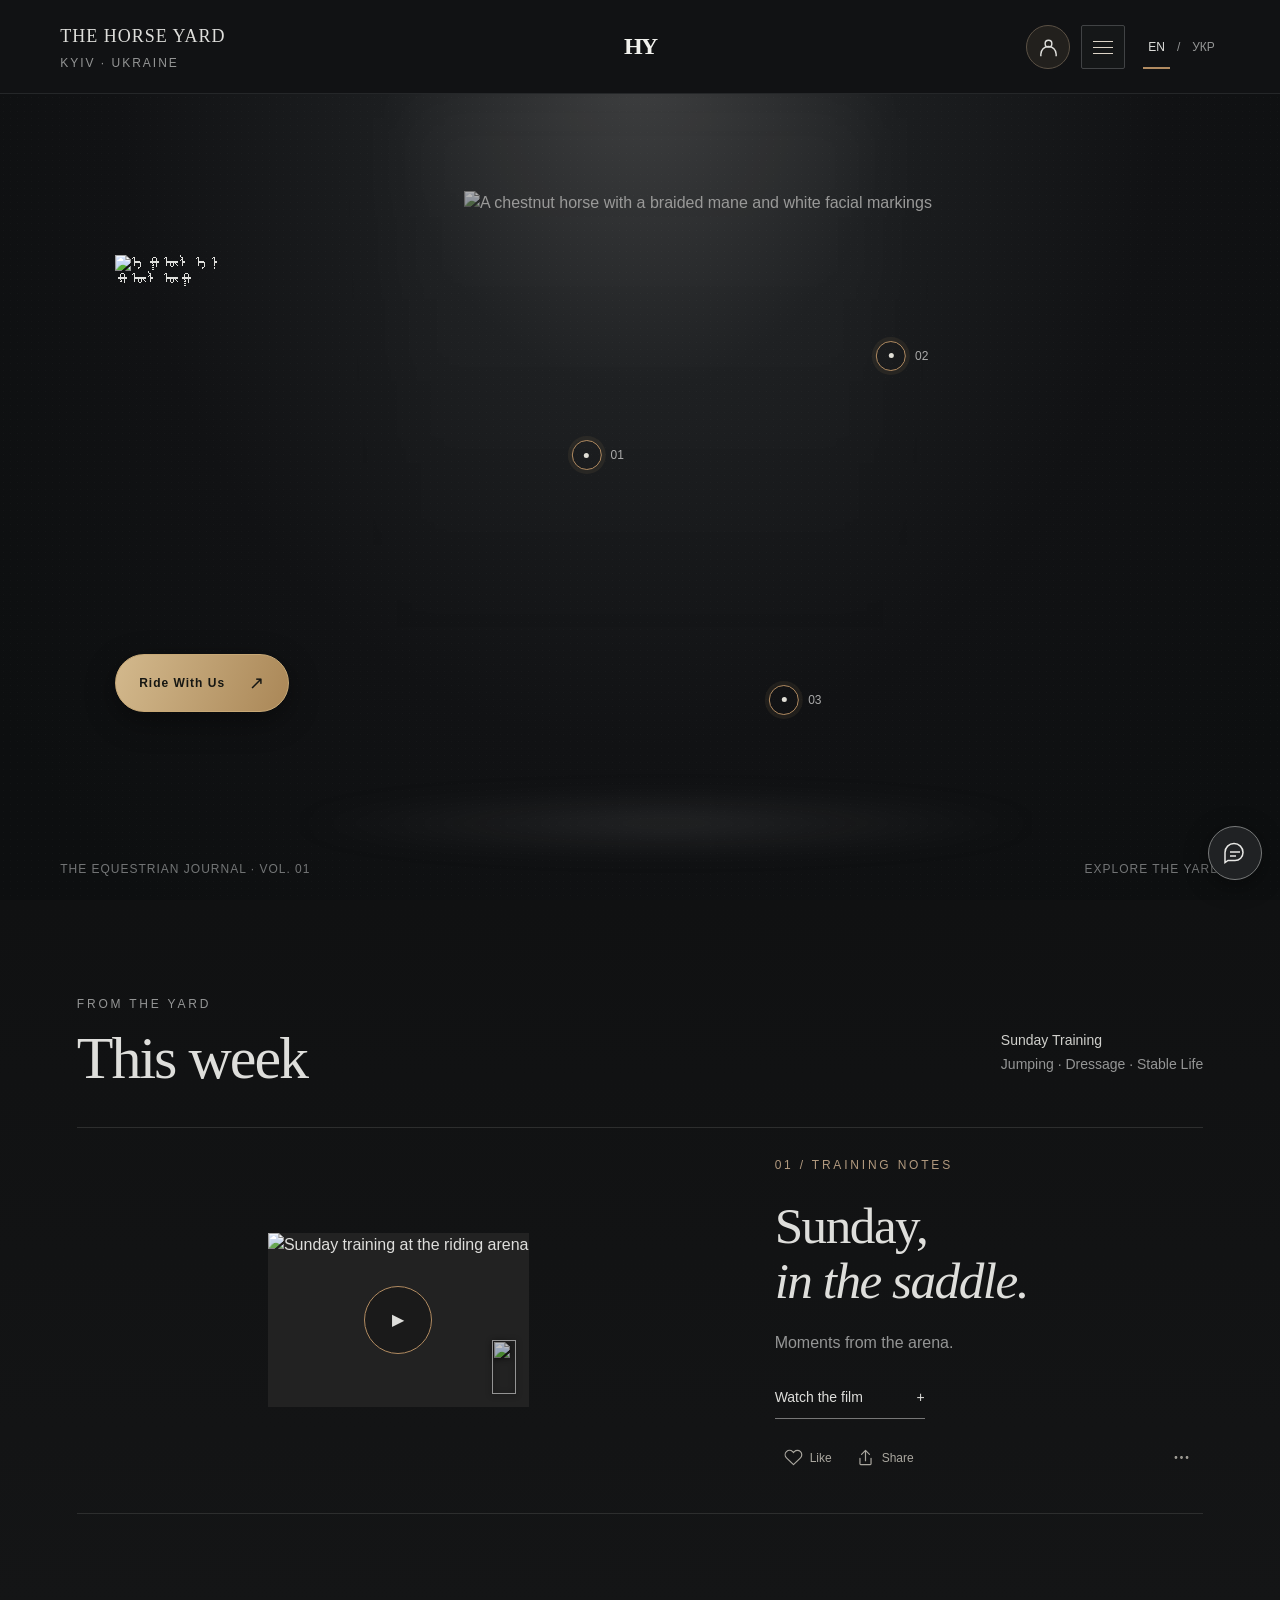
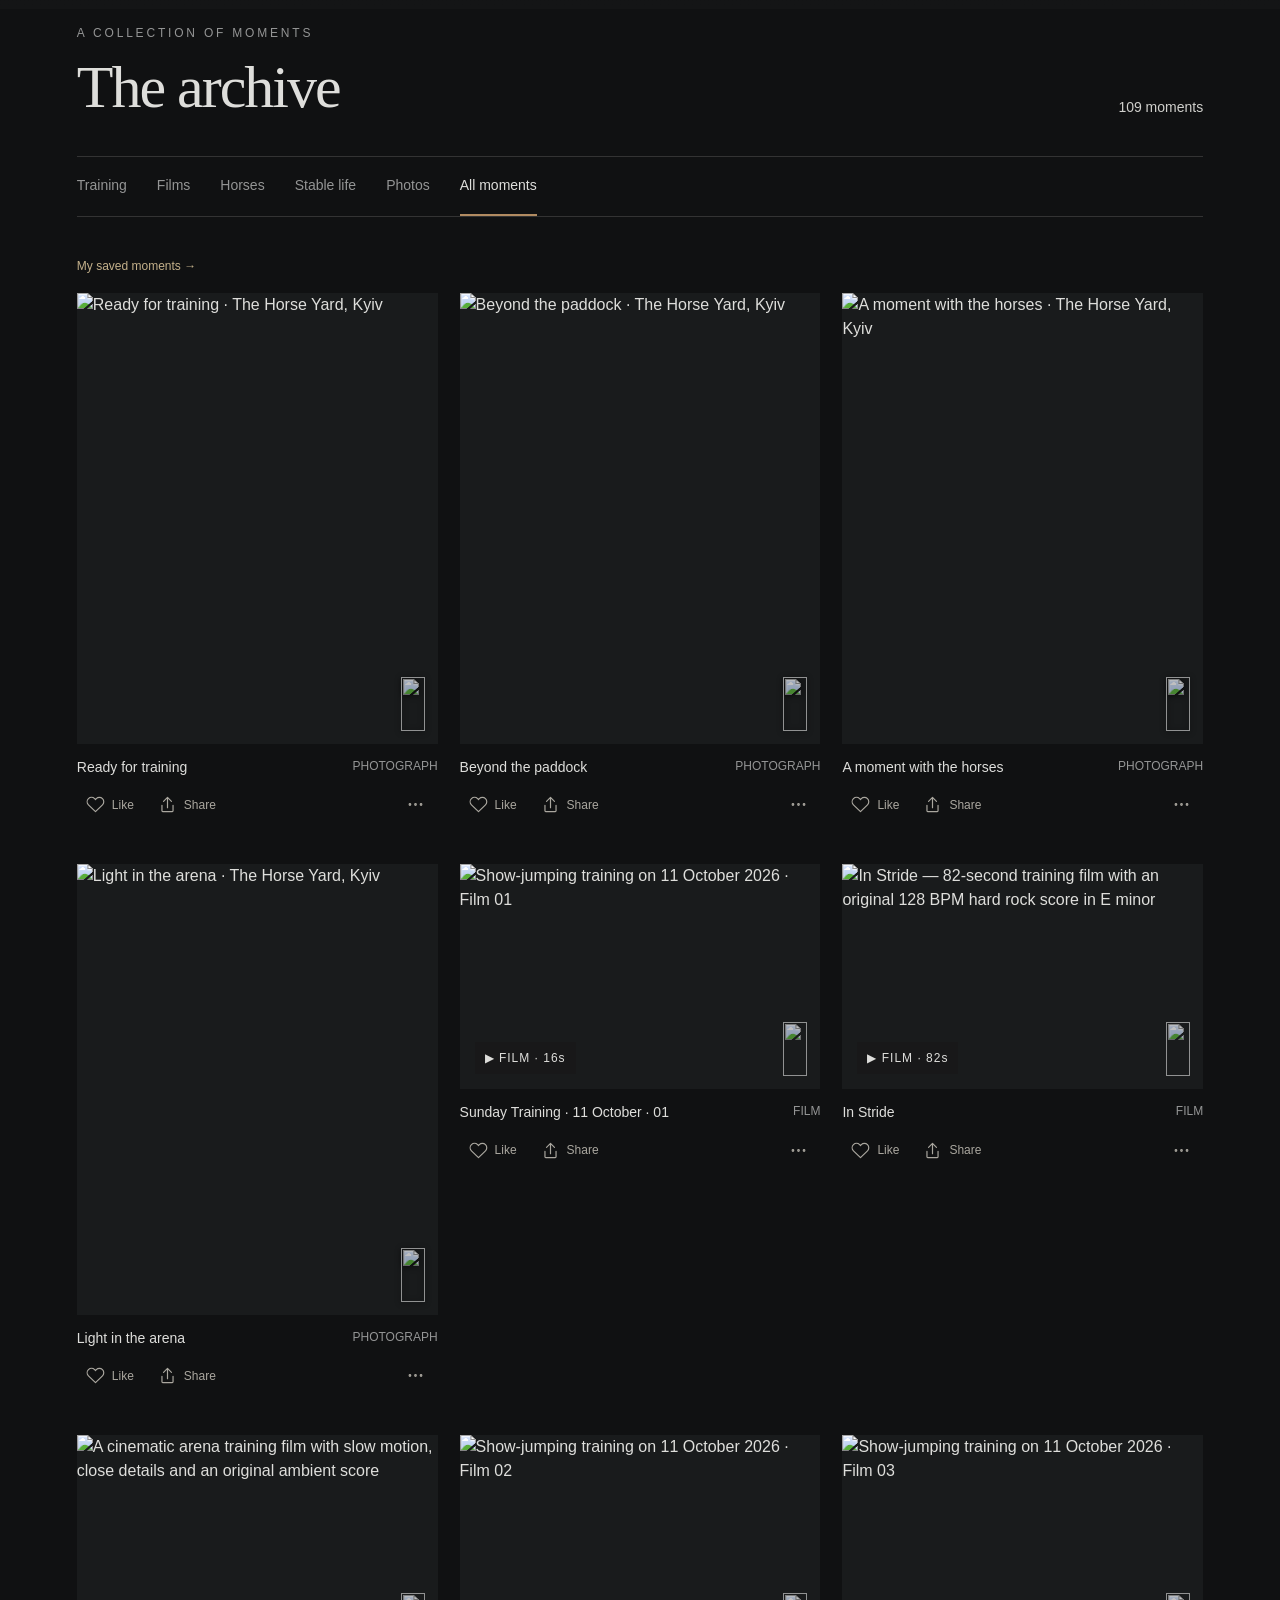
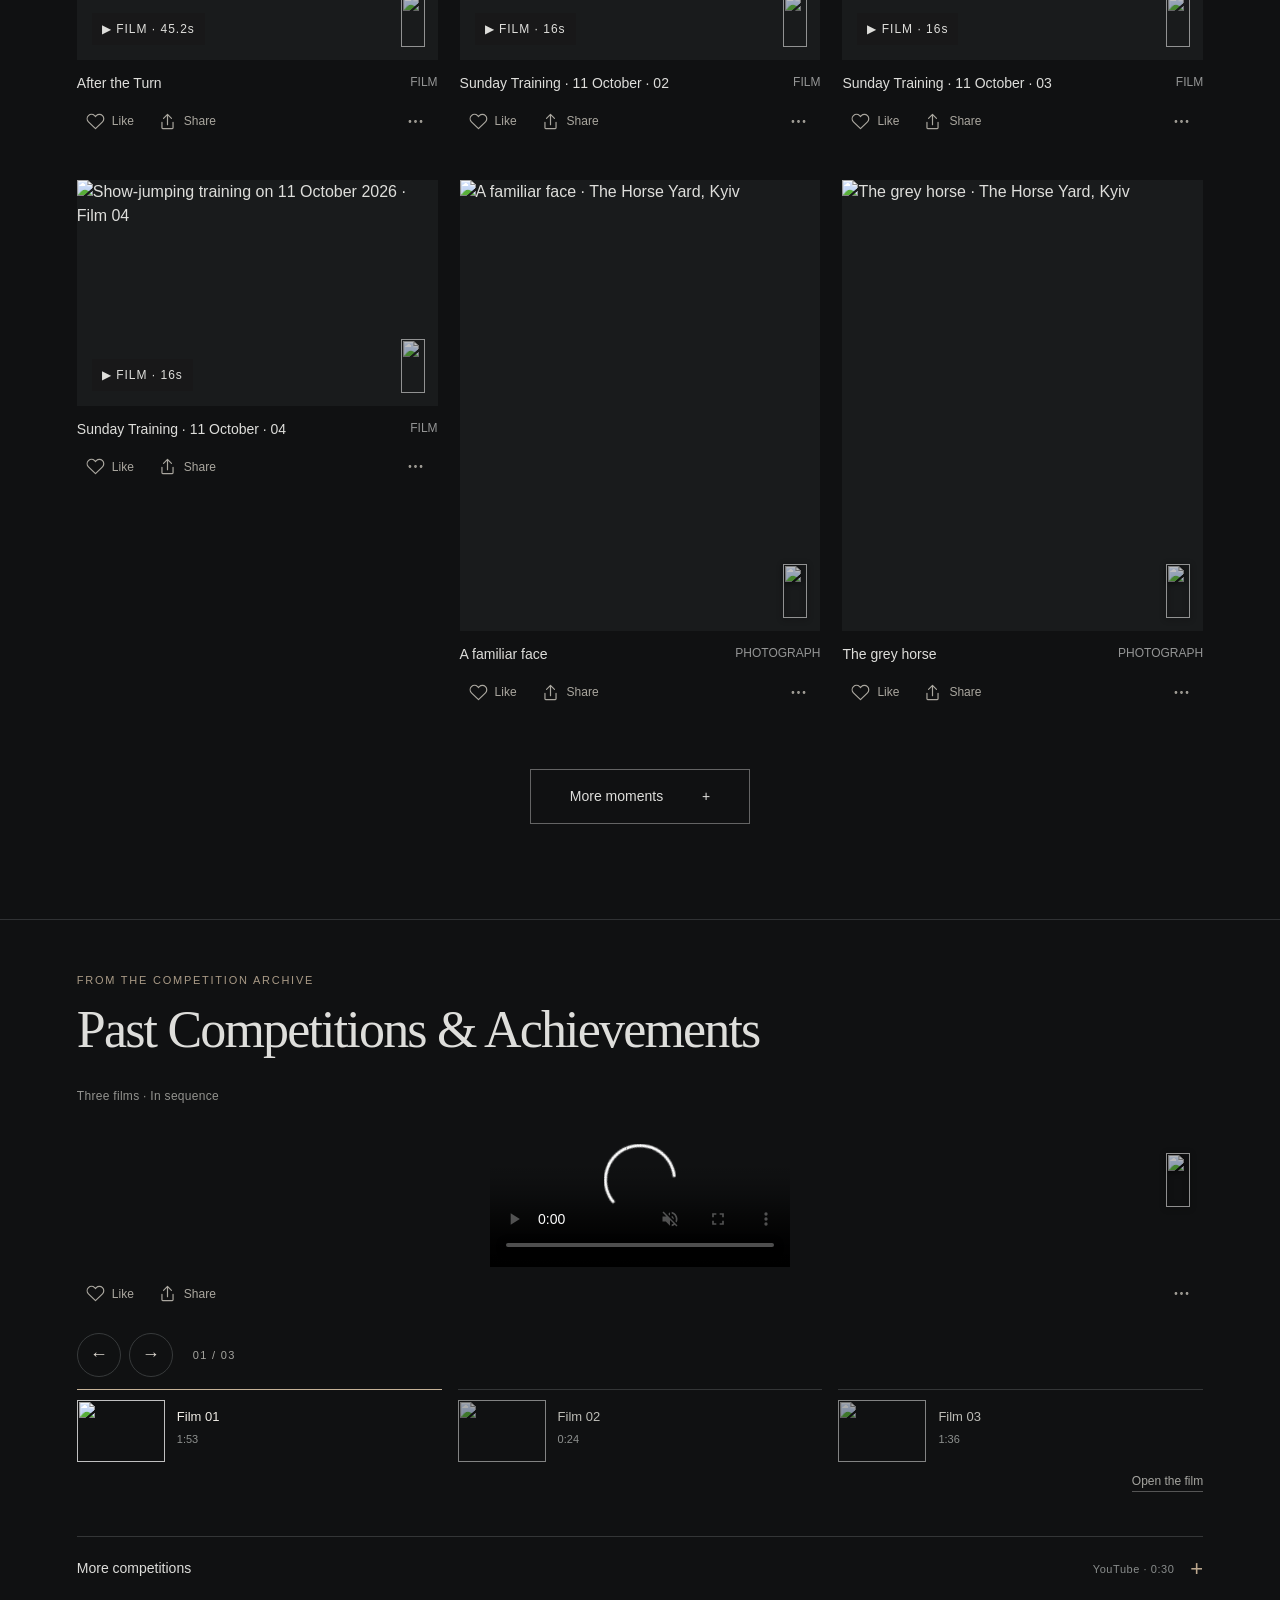
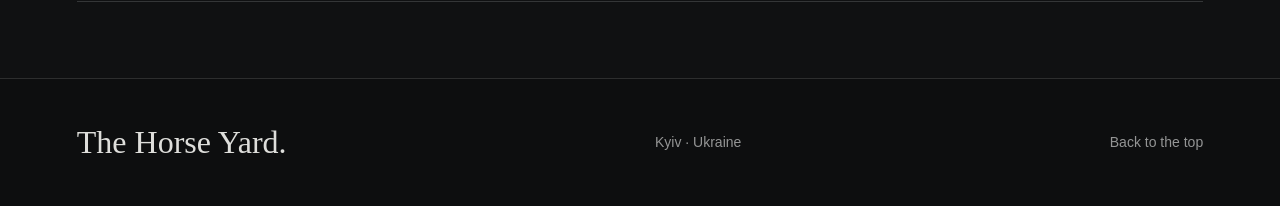
==== index.html @ a67042fb "Simplify mobile archive actions and give Ride With Us a clear hero position" ====
<!doctype html>
<html lang="en"><head><meta charset="utf-8"><meta name="viewport" content="width=device-width,initial-scale=1"><meta name="theme-color" content="#171717"><meta name="description" content="The Horse Yard — horses, Sunday training and stable life in Kyiv, Ukraine."><link rel="canonical" href="https://the-horse-yard.github.io/"><title>The Horse Yard · Kyiv</title><link rel="stylesheet" href="style.css"><link rel="icon" type="image/svg+xml" href="data:image/svg+xml,%3Csvg%20xmlns%3D%22http%3A%2F%2Fwww.w3.org%2F2000%2Fsvg%22%20viewBox%3D%220%200%2032%2032%22%3E%3Crect%20width%3D%2232%22%20height%3D%2232%22%20rx%3D%224%22%20fill%3D%22%23171717%22%2F%3E%3Cpath%20d%3D%22M9%209v9a7%207%200%200%200%2014%200V9M6%209h6M20%209h6%22%20fill%3D%22none%22%20stroke%3D%22%23e8e8e5%22%20stroke-width%3D%223%22%2F%3E%3Cpath%20d%3D%22M9%2014h2m10%200h2M9%2019h2m10%200h2%22%20stroke%3D%22%23e8e8e5%22%20stroke-width%3D%222%22%2F%3E%3C%2Fsvg%3E"><link rel="stylesheet" href="help.css"><link rel="stylesheet" href="closing-film.css?v=20261011b"><link rel="stylesheet" href="members.css?v=20261011"><link rel="stylesheet" href="social.css?v=20261017mobile"></head>
<body>
<header class="masthead"><a class="brand" href="#">THE HORSE YARD<span>KYIV · UKRAINE</span></a><span class="header-mark" aria-hidden="true">HY</span><a class="account-entry" href="https://the-horse-yard.jayahu19940507.chatgpt.site/my-stable.html" aria-label="My account · Sign in or register" title="My account"><svg viewBox="0 0 24 24" fill="none" stroke="currentColor" stroke-width="1.5" aria-hidden="true"><circle cx="12" cy="8" r="3.5"/><path d="M4 21v-2a8 8 0 0 1 16 0v2"/></svg></a><div class="site-menu" id="site-menu"><button class="menu-toggle" type="button" aria-label="Menu" aria-expanded="false" aria-controls="site-navigation"><span class="menu-bars" aria-hidden="true"><i></i><i></i><i></i></span></button><nav id="site-navigation" aria-label="Main navigation" hidden><a href="assistant.html">Ride With Us</a><a href="https://the-horse-yard.jayahu19940507.chatgpt.site/my-stable.html">My Stable</a><a class="nav-active" href="#gallery" data-nav-filter="horses">Horses</a><a href="#gallery" data-nav-filter="yard">Stable</a><a href="#journal">Training</a><a href="#gallery">Archive</a><a href="https://the-horse-yard.jayahu19940507.chatgpt.site/feedback.html">Feedback</a></nav></div><div class="language-switch" role="group" aria-label="Language / Мова"><button type="button" data-language="en" lang="en" aria-label="English" aria-pressed="true">EN</button><span aria-hidden="true">/</span><button type="button" data-language="uk" lang="uk" aria-label="Українська" aria-pressed="false">УКР</button></div></header>
<main>
<section class="cover" aria-labelledby="cover-title"><div class="cover-logo notranslate" translate="no" lang="mn-Mong"><h1 id="cover-title" class="mongolian-brand"><img src="https://the-horse-yard.jayahu19940507.chatgpt.site/assets/branding/mongolian-logo.svg" width="180" height="400" alt="ᠡᠭᠦᠯᠡᠨ ᠬᠦᠯᠦᠭ" translate="no" draggable="false" fetchpriority="high"></h1><a class="ride-with-us" href="assistant.html" lang="en" aria-label="Ride With Us — open The Horse Yard Assistant">Ride With Us <span aria-hidden="true">↗</span></a></div><div class="spotlight" aria-hidden="true"></div><div class="ground-light" aria-hidden="true"></div><div class="horse-stage"><img class="cover-horse" src="https://the-horse-yard.jayahu19940507.chatgpt.site/assets/cover-horse.png" alt="A chestnut horse with a braided mane and white facial markings" fetchpriority="high"><button class="horse-marker marker-portrait" data-cover-photo aria-label="View the cover horse photograph"><span class="marker-ring"></span><span class="marker-text">01 <b>PORTRAIT</b></span></button><button class="horse-marker marker-training" data-feature="training" aria-label="Watch the training film"><span class="marker-ring"></span><span class="marker-text">02 <b>FILM</b></span></button><a class="horse-marker marker-knee" href="#gallery" data-nav-filter="training" aria-label="03 · Browse training photos and films"><span class="marker-ring"></span><span class="marker-text">03 <b>TRAINING</b></span></a></div><div class="cover-footer"><span>THE EQUESTRIAN JOURNAL · VOL. 01</span><a href="#journal">EXPLORE THE YARD</a></div></section>
<section id="journal" class="journal"><div class="section-heading"><div><p class="eyebrow">FROM THE YARD</p><h2>This week</h2></div><p class="section-note">Sunday Training<br><span>Jumping · Dressage · Stable Life</span></p></div><div class="featured"><button class="featured-image" data-feature="training" aria-label="Open Sunday training film"><img id="training-poster" alt="Sunday training at the riding arena"><span class="play-mark" aria-hidden="true">▶</span></button><div class="featured-copy"><p class="eyebrow">01 / TRAINING NOTES</p><h3>Sunday,<br><em>in the saddle.</em></h3><p>Moments from the arena.</p><button class="text-button" data-feature="training">Watch the film <span>+</span></button></div></div></section>
<section id="gallery" class="archive"><div class="section-heading"><div><p class="eyebrow">A COLLECTION OF MOMENTS</p><h2>The archive</h2></div><span id="result-count" class="section-note" aria-live="polite"></span></div><div class="filter-bar"><div class="filters" role="group" aria-label="Filter the gallery"><button data-filter="training" aria-pressed="false">Training</button><button data-filter="video" aria-pressed="false">Films</button><button data-filter="horses" aria-pressed="false">Horses</button><button data-filter="yard" aria-pressed="false">Stable life</button><button data-filter="photo" aria-pressed="false">Photos</button><button data-filter="all" aria-pressed="true">All moments</button></div></div><div id="gallery-grid" class="gallery-grid"></div><button id="load-more" class="load-more">More moments <span>+</span></button></section>
<section id="competitions" class="competitions"><div class="section-heading"><div><p class="eyebrow">FROM THE COMPETITION ARCHIVE</p><h2>Past Competitions &amp; Achievements</h2></div></div><div id="closing-film" class="competition-playlist" data-media-base="assets/films/"><p class="playlist-note" id="playlist-note">Three films · Plays in sequence</p><video id="closing-ride" controls playsinline muted preload="none" poster="assets/films/closing-ride.jpg" aria-label="Competition film playlist"><source src="assets/films/closing-ride.mp4" type="video/mp4"></video><div class="playlist-controls"><button id="playlist-prev" type="button" aria-label="Previous film">←</button><button id="closing-play" type="button" hidden>Play</button><button id="playlist-next" type="button" aria-label="Next film">→</button><span id="playlist-count">01 / 03</span><button id="playlist-sound" type="button" hidden>Enable sound</button></div><p id="closing-status" role="status" aria-live="polite"></p><div class="playlist-tracks"><button type="button" data-track="0" aria-pressed="true"><img src="assets/films/closing-ride.jpg" alt="" loading="lazy"><span>Film 01</span><small>1:53</small></button><button type="button" data-track="1" aria-pressed="false"><img src="assets/films/competition-portrait.jpg" alt="" loading="lazy"><span>Film 02</span><small>0:24</small></button><button type="button" data-track="2" aria-pressed="false"><img src="assets/films/competition-silent.jpg" alt="" loading="lazy"><span>Film 03 · Silent</span><small>1:36</small></button></div><a id="playlist-open" href="assets/films/closing-ride.mp4" target="_blank" rel="noopener">Open the film</a></div><details class="competition-archive" id="competition-archive"><summary><span>More competitions</span><span class="archive-summary-meta">YouTube · 0:30</span></summary><div class="competition-archive-content"><div class="competition-player-wrap"><div id="competition-player" aria-label="Past horse yard competition · first 30 seconds"><span class="competition-loading">Loading film…</span></div></div><div class="competition-caption"><span>Competition archive · 30-second excerpt</span><a href="https://www.youtube.com/watch?v=6nXQnlqFi2c" target="_blank" rel="noopener noreferrer">Watch on YouTube</a></div><p id="competition-status" class="competition-status" role="status" hidden></p></div></details></section></main><footer class="footer"><div class="footer-title">The Horse Yard.</div><span>Kyiv · Ukraine</span><a href="#">Back to the top</a></footer>
<dialog id="viewer" aria-label="Media viewer"><div class="viewer-top"><span id="viewer-meta"></span><button id="close-viewer" aria-label="Close viewer">✕</button></div><div id="viewer-content"></div><div class="viewer-bottom"><button id="previous" aria-label="Previous item">Previous</button><span id="viewer-caption"></span><button id="next" aria-label="Next item">Next</button></div></dialog>
<script src="media.js?v=20261015rock128"></script><script src="i18n.js?v=20261015stride"></script><script src="app.js"></script><script src="competition.js?v=20261011b"></script><script src="hotspots.js"></script><script src="menu.js"></script><script src="help.js?v=20261017b"></script><script src="closing-film.js?v=20261011b"></script><script src="social.js?v=20261017mobile"></script></body></html>
---- style.css ----
:root{color-scheme:dark;--bg:#171717;--ink:#e8e8e5;--muted:#a4a4a2;--line:#3b3b3b}*{box-sizing:border-box}html{scroll-behavior:smooth;scroll-padding-top:28px}body{margin:0;background:var(--bg);color:var(--ink);font:16px/1.5 Arial,Helvetica,sans-serif}button,a{-webkit-tap-highlight-color:transparent}a{color:inherit;text-decoration:none}button{font:inherit;color:inherit;cursor:pointer}button:focus-visible,a:focus-visible{outline:2px solid white;outline-offset:6px}.masthead{display:flex;align-items:center;justify-content:space-between;height:102px;padding:0 5%;border-bottom:1px solid var(--line)}.brand{font-family:Georgia,serif;font-size:23px;letter-spacing:1.2px}.brand span{display:block;font:12px Arial,sans-serif;letter-spacing:3px;margin-top:6px;color:var(--muted)}nav{display:flex;gap:35px;font-size:14px}nav a:hover{color:white}.cover{height:min(880px,calc(100svh - 102px));min-height:660px;position:relative;overflow:hidden;background:radial-gradient(ellipse at 71% 48%,#363636 0%,#262626 36%,#191919 77%);padding:36px 5%}.cover-number{font-size:12px;letter-spacing:2px;display:flex;justify-content:space-between;color:#bababa}.cover-type{position:absolute;z-index:2;left:7%;top:17%}.eyebrow{font-size:12px;letter-spacing:2.8px;margin:0 0 24px;color:var(--muted)}h1,h2,h3{font-family:Georgia,'Times New Roman',serif;font-weight:400;margin:0}h1{font-size:clamp(90px,10.2vw,156px);line-height:.94;letter-spacing:-7px}em{font-weight:400}h1 em{color:#bdbdbb}.cover-link{display:flex;justify-content:space-between;border-bottom:1px solid #888;padding:20px 0 12px;width:220px;margin-top:26px;font-size:14px}.cover-link span{font-size:22px}.cover-horse{position:absolute;right:5%;bottom:8%;height:83%;max-width:65%;object-fit:contain;object-position:bottom;filter:saturate(.65) brightness(.87);z-index:1}.cover-footer{position:absolute;bottom:25px;left:5%;right:5%;display:flex;justify-content:space-between;font-size:12px;letter-spacing:1.5px;color:#aaa;z-index:3}.journal,.archive{max-width:1440px;margin:auto;padding:95px 6%}.section-heading{display:flex;align-items:flex-end;justify-content:space-between;margin-bottom:36px}.section-heading .eyebrow{margin-bottom:12px}h2{font-size:60px;line-height:1.1;letter-spacing:-2px}.section-note{font-size:14px;color:#d0d0cc;line-height:1.7}.section-note span{color:var(--muted)}.featured{display:grid;grid-template-columns:1.5fr 1fr;border-top:1px solid var(--line);border-bottom:1px solid var(--line);padding:28px 0;gap:55px;align-items:center}.featured-image{position:relative;border:0;padding:0;background:#222;aspect-ratio:1.5;overflow:hidden}.featured-image img{width:100%;height:100%;object-fit:cover;filter:saturate(.72)}.play-mark{position:absolute;left:50%;top:50%;transform:translate(-50%,-50%);border:1px solid #ddd;border-radius:50%;background:#15151599;width:68px;height:68px;display:grid;place-items:center}.featured-copy h3{font-size:clamp(32px,4vw,58px);line-height:1.08;letter-spacing:-1.5px}.featured-copy p:not(.eyebrow){color:var(--muted);margin:22px 0}.text-button{background:none;border:0;border-bottom:1px solid #777;padding:10px 0;min-width:150px;text-align:left;font-size:14px}.text-button span{float:right}.archive{padding-top:15px}.filter-bar{border-top:1px solid var(--line);border-bottom:1px solid var(--line);margin-bottom:30px}.filters{display:flex;gap:30px;overflow:auto}.filters button{background:none;border:0;white-space:nowrap;padding:18px 0;color:var(--muted);font-size:14px;min-height:50px;border-bottom:2px solid transparent}.filters button[aria-pressed=true]{border-bottom-color:var(--ink);color:var(--ink)}.gallery-grid{display:grid;grid-template-columns:repeat(3,minmax(0,1fr));gap:32px 22px}.media-card{padding:0;border:0;background:none;text-align:left;min-width:0}.media-frame{overflow:hidden;position:relative;background:#242424;aspect-ratio:4/5}.media-card:nth-child(5n+2) .media-frame{aspect-ratio:4/5}.media-frame img{display:block;width:100%;height:100%;object-fit:cover;filter:saturate(.72) contrast(1.04);transition:transform .5s,filter .5s}.media-card:hover img{transform:scale(1.035);filter:saturate(.95)}.media-label{margin-top:13px;display:flex;justify-content:space-between;font-size:14px}.media-label span:last-child{font-size:12px;color:var(--muted)}.film-badge{position:absolute;left:15px;bottom:15px;font-size:12px;letter-spacing:1px;background:#181818cc;padding:7px 10px}.load-more{display:block;margin:50px auto 0;border:1px solid #646464;background:none;padding:16px 34px;min-width:220px;font-size:14px}.load-more span{margin-left:35px}[hidden]{display:none!important}.footer{border-top:1px solid var(--line);padding:45px 6%;display:flex;align-items:center;justify-content:space-between;color:var(--muted);font-size:14px}.footer-title{font:32px Georgia,serif;color:var(--ink)}dialog{padding:0;background:#111;color:var(--ink);border:1px solid #444;width:min(1200px,94vw);max-width:94vw;height:94svh;max-height:94svh}dialog::backdrop{background:#000e}.viewer-top,.viewer-bottom{height:64px;display:flex;align-items:center;justify-content:space-between;padding:0 20px;font-size:14px;gap:20px}.viewer-top button,.viewer-bottom button{background:none;border:1px solid #555;padding:8px 15px;min-height:44px}#viewer-content{height:calc(100% - 128px);display:flex;align-items:center;justify-content:center;background:#080808}#viewer-content img,#viewer-content video{display:block;max-width:100%;max-height:100%;object-fit:contain}#viewer-caption{text-align:center;color:#aaa}body.viewer-open{overflow:hidden}@media(min-width:1600px){.cover-type{left:12%}.cover-horse{right:12%}}@media(max-width:760px){.masthead{height:86px;padding:0 6%}.brand{font-size:17px}.brand span{font-size:12px;letter-spacing:1.3px}nav{gap:18px;font-size:12px}.cover{height:calc(100svh - 86px);min-height:640px;padding:24px 6%}.cover-number{font-size:12px;letter-spacing:.8px}.cover-type{left:7%;top:10%}.cover-type .eyebrow{font-size:12px;letter-spacing:1px;margin-bottom:18px}h1{font-size:95px;letter-spacing:-5px}.cover-horse{height:66%;max-width:88%;right:-8%;bottom:8%;filter:saturate(.65) brightness(.76)}.cover-link{margin-top:22px;width:160px;background:#17171766;padding:12px 5px;font-size:14px}.cover-footer{font-size:12px;letter-spacing:.3px;bottom:22px}.cover-footer span:nth-child(2){display:none}.journal,.archive{padding:60px 6%}.archive{padding-top:0}h2{font-size:44px}.section-heading{gap:20px}.section-heading .eyebrow{font-size:12px;letter-spacing:1px}.section-note{font-size:12px}.featured{grid-template-columns:1fr;gap:26px}.featured-copy h3{font-size:42px}.featured-copy .eyebrow{margin-bottom:12px}.filters{gap:25px}.gallery-grid{grid-template-columns:repeat(2,minmax(0,1fr));gap:24px 12px}.media-label{font-size:12px;gap:4px}.media-label span:last-child{display:none}.footer{flex-wrap:wrap;gap:20px}.footer-title{width:100%;font-size:29px}.viewer-top,.viewer-bottom{padding:0 12px;gap:10px;font-size:12px}.viewer-bottom button{padding:8px 10px}#viewer-caption{max-width:40%}}@media(prefers-reduced-motion:reduce){html{scroll-behavior:auto}.media-frame img{transition:none}}
/* Reference direction: dark stage, central horse, quiet information panels. */
:root{--bg:#101112;--ink:#dededb;--muted:#949595;--line:#2d2e2e;--accent:#b18b61}body{background:var(--bg)}.masthead{height:94px;position:relative;background:#111214;padding:0 4.7%;border-color:#252729}.brand{font-size:18px;letter-spacing:1px}.brand span{font-size:12px;letter-spacing:2px}.header-mark{position:absolute;left:50%;transform:translateX(-50%);font:bold 24px Georgia,serif;letter-spacing:-2px;color:#f1f1ed}.masthead nav{gap:27px;font-family:'Arial Narrow',Arial,sans-serif;font-size:12px;font-weight:700;text-transform:uppercase;letter-spacing:.5px}.masthead nav a{padding:12px 0;position:relative}.nav-active:after{content:'';height:2px;width:100%;background:var(--accent);position:absolute;bottom:3px;left:0}.cover{height:min(850px,calc(100svh - 94px));min-height:650px;background:radial-gradient(ellipse at 50% -5%,#3c3d3e 0%,#1c1e20 28%,#111214 58%,#0d0f10 90%);padding:32px 4.7%;isolation:isolate}.cover:before{content:'';position:absolute;inset:0;z-index:-1;background-image:radial-gradient(#ffffff0a .7px,transparent .7px);background-size:7px 7px;opacity:.55;pointer-events:none}.cover-number{display:block;color:#78797a;font-size:12px;letter-spacing:1px}.cover-number span{color:var(--accent);margin:0 7px}.cover-type{left:4.7%;top:22%;width:23%;z-index:3}.cover-type .eyebrow{font-size:12px;letter-spacing:2px;margin-bottom:17px}.cover-type h1{font-family:'Arial Narrow',Arial,sans-serif;font-size:clamp(27px,3.1vw,46px);line-height:1.08;letter-spacing:-1.3px;font-weight:700}.cover-type h1 span{color:var(--accent)}.cover-details{border-top:1px dotted #404142;border-bottom:1px dotted #404142;margin-top:28px;padding:15px 0;display:flex;gap:14px;flex-wrap:wrap;font-size:12px;font-weight:700;letter-spacing:.5px}.cover-description{color:#8f9091;font-size:14px;line-height:1.8;margin-top:22px}.cover-link{width:210px;min-height:48px;display:flex;justify-content:center;align-items:center;border:1px solid #55504a;outline:1px solid #302e2b;outline-offset:4px;padding:12px;margin-top:30px;color:#c4a786;font-size:12px;font-weight:700;letter-spacing:.6px;background:transparent}.cover-link:hover{background:#b18b6112;border-color:#b18b61}.cover-horse{height:82%;max-width:56%;right:22%;bottom:6%;object-position:bottom;filter:saturate(.34) brightness(.67) contrast(1.2);z-index:1}.spotlight{position:absolute;width:38%;height:95%;left:31%;top:0;background:linear-gradient(180deg,#ffffff07,transparent 75%);filter:blur(36px);z-index:0;pointer-events:none}.ground-light{position:absolute;left:22%;right:18%;height:8%;bottom:5.5%;background:radial-gradient(ellipse,#a4a4a428 0%,#83838314 35%,transparent 70%);filter:blur(13px);z-index:0;pointer-events:none}.cover-aside{position:absolute;right:4.7%;top:34%;width:20%;text-align:right;z-index:3}.aside-index{font-size:12px;letter-spacing:1px;color:var(--accent)}.cover-aside h2{font-size:clamp(28px,3.5vw,46px);line-height:1.1;letter-spacing:-1px;margin-top:22px}.cover-aside p{font-size:14px;line-height:1.8;color:#919293}.cover-aside a{font-size:12px;letter-spacing:1.5px;color:#b7a48e;border-bottom:1px solid #6c5946;padding-bottom:7px}.cover-footer{bottom:22px;left:4.7%;right:4.7%;font-size:12px;letter-spacing:1px;color:#737576}.horse-marker{position:absolute;z-index:4;background:transparent;border:0;padding:8px;display:flex;gap:9px;align-items:center}.marker-portrait{left:40%;top:43%}.marker-training{left:62%;top:30%}.marker-ring{width:30px;height:30px;border:1px solid var(--accent);border-radius:50%;display:grid;place-items:center;box-shadow:0 0 0 4px #b18b6119}.marker-ring:before{content:'';width:5px;height:5px;background:#e0ded6;border-radius:50%}.marker-text{font-size:12px;color:#aaa}.marker-text b{display:none;font-size:12px;margin-left:8px;font-weight:400;color:#dfd4c7}.horse-marker:hover .marker-text b,.horse-marker:focus-visible .marker-text b{display:inline}.horse-marker:hover .marker-ring{background:#b18b6133}.filter-bar{border-color:#333}.filters button[aria-pressed=true]{border-color:var(--accent)}.play-mark{border-color:var(--accent)}.media-frame{background:#191b1c}.journal{background:linear-gradient(#101112,#141516)}.featured-copy .eyebrow{color:#b29a7f}.footer{background:#0d0e0f}.load-more:hover{border-color:var(--accent)}@media(min-width:1600px){.cover-type{left:7%}.cover-horse{right:24%}}@media(max-width:760px){.masthead{height:92px;padding:0 6%;align-items:flex-start;flex-direction:column;justify-content:center;gap:8px}.brand{font-size:16px}.brand span{display:none}.header-mark{left:auto;right:6%;top:19px;transform:none;font-size:20px}.masthead nav{gap:22px;font-size:12px}.masthead nav a{padding:2px 0 5px}.nav-active:after{bottom:0}.cover{height:calc(100svh - 92px);min-height:710px;padding:22px 6%;background:radial-gradient(ellipse at 60% 0%,#383a3b,#16181a 35%,#0c0e10 80%)}.cover-number{font-size:12px;letter-spacing:0}.cover-number span{margin:0 3px}.cover-type{left:6%;top:12%;width:66%}.cover-type .eyebrow{font-size:12px;margin-bottom:10px}.cover-type h1{font-size:34px;line-height:1.04;letter-spacing:-1px}.cover-details{border:0;margin-top:12px;padding:0;gap:14px;font-size:12px}.cover-description{display:none}.cover-link{position:absolute;top:460px;width:200px;margin-top:0;font-size:12px;background:#0d0f10b3}.cover-horse{height:66%;max-width:85%;right:0;bottom:11%;filter:saturate(.34) brightness(.69) contrast(1.15)}.ground-light{left:5%;right:0;bottom:10%;height:6%}.spotlight{left:25%;width:65%}.cover-aside{top:auto;bottom:11.5%;right:6%;width:39%}.aside-index{display:none}.cover-aside h2{font-size:23px;letter-spacing:-.5px;margin:0}.cover-aside p{font-size:12px;margin:7px 0}.cover-aside a{font-size:12px}.cover-footer{font-size:12px;letter-spacing:0;left:6%;right:6%;bottom:20px}.cover-footer span{max-width:50%}.marker-portrait{left:30%;top:44%}.marker-training{left:69%;top:33%}.marker-text{display:none}.marker-ring{width:28px;height:28px}.journal h2,.archive h2{font-size:42px}}

/* Markers follow the horse image at every viewport width. */
.horse-stage{position:absolute;right:22%;bottom:6%;height:min(82%,69.26vw);aspect-ratio:1123/1389;max-width:56%;z-index:2}
.horse-stage .cover-horse{position:static;display:block;height:100%;width:100%;max-width:none;object-fit:contain}
.horse-stage .horse-marker{transform:translate(-50%,-50%)}
.horse-stage .marker-portrait{left:25%;top:40%}
.horse-stage .marker-training{left:82%;top:25%}
.horse-stage .marker-knee{left:62%;top:77%}
@media(min-width:1600px){.horse-stage{right:24%}}
@media(max-width:760px){.horse-stage{height:min(66%,105.14vw);max-width:85%;right:0;bottom:11%}.horse-stage .marker-text{display:inline}.horse-stage .marker-text b{display:none}}

.competitions{max-width:1440px;margin:auto;padding:15px 6% 95px}.competition-player-wrap{background:#090a0b;border:1px solid var(--line);aspect-ratio:16/9;min-height:200px;overflow:hidden}.competition-player-wrap iframe,#competition-player{width:100%;height:100%;border:0;display:block}#competition-player{display:grid;place-items:center}.competition-loading{font-size:14px;color:var(--muted)}.competition-caption{display:flex;justify-content:space-between;gap:24px;margin-top:18px;font-size:14px;color:var(--muted)}.competition-caption a{color:#c4a786;border-bottom:1px solid #6c5946}.competition-status{font-size:14px;color:var(--muted)}@media(max-width:760px){.competitions{padding:0 6% 60px}.competitions h2{font-size:36px}.competition-caption{flex-wrap:wrap;gap:12px}.competitions .section-heading{align-items:center}.competitions .section-note{white-space:nowrap}}

.language-switch{display:flex;align-items:center;gap:7px;margin-left:25px;font-size:12px;color:var(--muted)}.language-switch button{border:0;background:none;color:var(--muted);font-size:12px;padding:12px 5px;min-height:44px}.language-switch button[aria-pressed=true]{color:var(--ink);box-shadow:inset 0 -2px var(--accent)}.masthead nav{margin-left:auto}.cover-details{gap:10px}.cover-link{width:min(100%,260px)}html[lang=uk] .cover-type h1{font-size:clamp(27px,3.1vw,44px)}html[lang=uk] .cover-link{font-size:12px}@media(max-width:760px){.language-switch{position:absolute;right:5%;top:12px;margin:0}.header-mark{display:none}.masthead nav{margin-left:0;gap:16px}.cover-link{width:215px}html[lang=uk] .cover-type h1{font-size:34px}html[lang=uk] .cover-details{font-size:12px}html[lang=uk] .cover-number{font-size:12px}}

@media(min-width:761px) and (max-width:1100px){.header-mark{display:none}.masthead nav{gap:18px}.language-switch{margin-left:15px}}

@media(max-width:760px){
 .horse-stage .horse-marker{min-height:44px;min-width:44px}
 .horse-stage .horse-marker.is-revealed .marker-ring{background:#b18b6133;box-shadow:0 0 0 4px #b18b6130}
 .horse-stage .horse-marker.is-revealed .marker-text{position:absolute;left:48px;top:50%;transform:translateY(-50%);white-space:nowrap;background:#101112de;padding:7px 9px;border:1px solid #b18b6166;color:#ddd;font-size:12px;z-index:5}
 .horse-stage .horse-marker.is-revealed .marker-text:before{content:'';position:absolute;right:100%;top:50%;width:26px;border-top:1px dashed var(--accent)}
 .horse-stage .horse-marker.is-revealed .marker-text b{display:inline;font-weight:400;letter-spacing:.5px;font-size:12px;color:#dfd4c7}
 .horse-stage .marker-training.is-revealed .marker-text{left:auto;right:48px}
 .horse-stage .marker-training.is-revealed .marker-text:before{right:auto;left:100%}
}

.media-card.is-video .media-frame{aspect-ratio:16/10}.media-card.is-video .media-frame img{object-fit:cover}

.media-card:not(.is-video) .media-frame .photo-tone,#viewer-content .photo-tone{filter:saturate(.82) contrast(1.025) brightness(1.025)}
.media-card:not(.is-video) .media-frame .photo-tone.shadow,#viewer-content .photo-tone.shadow{filter:saturate(.82) contrast(.97) brightness(1.1)}
.media-card:not(.is-video) .media-frame .photo-tone.sky,#viewer-content .photo-tone.sky{filter:saturate(.74) contrast(1.01) brightness(1.035)}
.media-card.is-video .media-frame img{filter:none}
.media-card.is-panorama .media-frame{aspect-ratio:16/10;background:#181a1b}.media-card.is-panorama .media-frame img{object-fit:contain}
.media-card:not(.is-video) .media-frame .photo-tone.retouched,#viewer-content .photo-tone.retouched{filter:none}

/* Immutable outlined traditional Mongolian brand, anchored to the cover. */
.cover-logo{position:absolute;left:9%;top:20%;width:clamp(115px,15vw,210px);height:62%;z-index:3;pointer-events:none}
.cover-logo .mongolian-brand{margin:0;width:100%;height:100%;font-size:inherit;line-height:1;letter-spacing:normal}
.cover-logo img{display:block;width:100%;height:100%;object-fit:contain;object-position:left top;transform:none;animation:none;transition:none}
@media(max-width:760px){.cover-logo{left:7%;top:13%;width:clamp(86px,25vw,135px);height:36%}}

/* Collapsed navigation on every screen size. */
.masthead{z-index:20}.masthead .language-switch{margin-left:auto}
.site-menu{position:absolute;right:155px;top:25px;z-index:21}
.site-menu>.menu-toggle{list-style:none;cursor:pointer;width:44px;height:44px;display:grid;place-items:center;border:1px solid #414345;background:#151718;border-radius:2px}
.site-menu>.menu-toggle::-webkit-details-marker{display:none}
.site-menu>.menu-toggle:focus-visible{outline:2px solid #ddd4c7;outline-offset:4px}
.menu-bars{width:20px;display:flex;flex-direction:column;gap:5px}.menu-bars i{display:block;width:20px;height:1px;background:#ddd4c7}
.masthead .site-menu nav{position:absolute;top:54px;right:0;width:220px;margin:0;padding:12px 20px;display:flex;flex-direction:column;align-items:stretch;gap:0;background:#141617;border:1px solid #36383a;box-shadow:0 18px 38px #0008}
.masthead .site-menu:not(.is-open) nav{display:none}
.masthead .site-menu nav a{display:block;padding:15px 0;font-size:14px;line-height:1.4}.masthead .site-menu nav a:hover{color:#ddd4c7}
.masthead .site-menu .nav-active:after{bottom:9px;right:auto;width:28px}
@media(max-width:760px){.site-menu{right:6%;top:43px}.masthead .site-menu nav{top:49px;right:0;width:min(220px,88vw)}.masthead .language-switch{margin:0}}

.masthead .site-menu nav[hidden]{display:none}
@media(max-width:760px){
 .masthead{height:108px;display:block;padding:0 6%}
 .masthead .brand{position:absolute;left:6%;top:18px;max-width:88%;font-size:16px}
 .masthead .header-mark{display:none}
 .masthead .language-switch{position:absolute;left:6%;right:auto;top:56px;margin:0;height:44px;gap:10px}
 .masthead .site-menu{left:auto;right:6%;top:56px}
 .masthead .site-menu nav{top:52px;right:0;width:min(220px,88vw)}
}

/* Ride With Us: quiet champagne accent beneath the traditional Mongolian mark. */
.cover-logo{pointer-events:none;overflow:visible}
.ride-with-us{pointer-events:auto;position:absolute;top:75%;left:0;white-space:nowrap;display:inline-flex;align-items:center;justify-content:space-between;gap:24px;padding:13px 20px;border:1px solid #c6a77c88;border-radius:30px;background:linear-gradient(135deg,#c5a77c,#8f6f4c);color:#111;font:600 12px/1.2 Arial,sans-serif;letter-spacing:1.1px;box-shadow:0 9px 30px #0006;transition:transform .2s,box-shadow .2s}
.ride-with-us:hover{transform:translateY(-2px);box-shadow:0 12px 34px #0009}
.ride-with-us span{font-size:18px;font-weight:400}
@media(max-width:760px){.ride-with-us{top:103%;left:0;padding:12px 15px;gap:14px;font-size:11px}}
---- help.css ----
.yard-help{position:fixed;right:max(18px,env(safe-area-inset-right));bottom:calc(20px + env(safe-area-inset-bottom));z-index:60;font:16px/1.5 Arial,Helvetica,sans-serif;color:#e8e8e5}.help-toggle{width:54px;height:54px;border:1px solid #787a7a;border-radius:50%;background:#202224;box-shadow:0 5px 24px #0006;display:grid;place-items:center;margin-left:auto}.help-toggle svg{width:24px;height:24px}.help-toggle:hover{background:#35383a}.help-panel{width:min(360px,calc(100vw - 36px));max-height:calc(100dvh - 110px - env(safe-area-inset-bottom));overflow:auto;overscroll-behavior:contain;margin-bottom:12px;background:#151719;border:1px solid #505355;box-shadow:0 12px 50px #0009;border-radius:10px;padding:20px}.help-heading{display:flex;align-items:center;justify-content:space-between;gap:12px;margin-bottom:16px}.help-heading h2{font:26px/1.2 Georgia,serif;letter-spacing:0}.help-close{background:none;border:0;width:40px;height:40px;font-size:25px}.help-tabs{display:flex;gap:8px;margin-bottom:18px}.help-tabs button,.help-inbox-button{background:transparent;border:1px solid #505355;padding:10px 12px;font-size:14px;min-height:44px;border-radius:3px}.help-tabs button[aria-pressed=true]{background:#e0e0dc;color:#141516;border-color:#e0e0dc}.help-faq details{border-bottom:1px solid #383b3d;padding:12px 0}.help-faq summary{cursor:pointer;font-size:16px;min-height:32px}.help-faq p{color:#c1c3c3;font-size:16px;margin:12px 0 6px}.help-form{display:grid;gap:13px}.help-form label{display:grid;gap:6px;font-size:14px}.help-form input,.help-form textarea{width:100%;min-width:0;border:1px solid #55595a;background:#202224;border-radius:3px;color:#f0f0ed;padding:10px;font:16px/1.5 Arial,sans-serif}.help-form textarea{resize:vertical;min-height:100px}.help-send{min-height:46px;border:1px solid #d4d4d0;background:#dededb;color:#171819;border-radius:3px}.help-send:disabled{opacity:.6;cursor:wait}.help-status{font-size:14px;margin:0;color:#d4d5d5}.help-inbox-button{margin-top:18px;width:100%}.help-inbox{border-top:1px solid #505355;margin-top:16px;padding-top:16px}.help-message{border-bottom:1px solid #383b3d;padding:12px 0}.help-message p{white-space:pre-wrap;overflow-wrap:anywhere;margin:8px 0;font-size:16px}.help-message time{font-size:12px;color:#b1b4b4}.help-honeypot{position:absolute;left:-10000px;width:1px;height:1px;overflow:hidden}.yard-help [hidden]{display:none!important}.yard-help button:focus-visible,.yard-help summary:focus-visible,.yard-help input:focus-visible,.yard-help textarea:focus-visible{outline:2px solid #f4f4f1;outline-offset:3px}@media(max-width:480px){.yard-help{right:max(12px,env(safe-area-inset-right));bottom:calc(14px + env(safe-area-inset-bottom))}.help-panel{width:calc(100vw - 24px);max-height:calc(100dvh - 100px - env(safe-area-inset-bottom));padding:18px}.help-toggle{width:50px;height:50px}}

.help-question-form label{font-size:14px}.help-question-form p{font-size:14px;color:#aeb2b2;margin:8px 0 12px}.help-question-row{display:flex;gap:8px}.help-question-row input{min-width:0;width:100%;border:1px solid #55595a;background:#202224;color:#eee;font:16px/1.5 Arial,sans-serif;padding:9px;border-radius:3px}.help-question-row button{background:#dededb;color:#171819;border:0;border-radius:3px;padding:9px 12px;font-size:14px}.help-faq .help-answer{white-space:pre-wrap;border-left:2px solid #8e9292;padding:8px 12px;margin:16px 0}
---- closing-film.css ----
/* One featured player, a quiet film selector, and an optional archive. */
.competitions{padding-top:52px;padding-bottom:76px;border-top:1px solid #303234}
.competitions .section-heading{margin-bottom:28px}
.competitions h2{font-size:clamp(30px,4.2vw,52px);line-height:1.12;max-width:760px;letter-spacing:-.035em}
.competitions .eyebrow{font-size:11px;letter-spacing:.16em;color:#a99a86;margin-bottom:12px}
.competition-playlist{position:relative;margin:0;padding:0;border:0}
.playlist-note{margin:0 0 12px;font-size:12px;color:#93938f;letter-spacing:.025em}
.competition-playlist>video{display:block;width:100%;height:auto;aspect-ratio:16/9;max-height:620px;object-fit:contain;background:#080909;border:1px solid #292b2c}
.playlist-controls{display:flex;align-items:center;gap:8px;margin:12px 0;padding-right:132px;min-height:44px}
.playlist-controls button{display:grid;place-items:center;width:44px;height:44px;padding:0;border:1px solid #373a3b;background:transparent;color:#ddd8d0;font-size:18px;border-radius:50%}
.playlist-controls button:hover{border-color:#a99a86;background:#ffffff08}
.playlist-controls button[hidden]{display:none}
#playlist-count{font-size:11px;font-variant-numeric:tabular-nums;letter-spacing:.12em;color:#a5a5a0;margin-left:12px}
#playlist-open{position:absolute;right:0;top:calc(100% - 44px);font-size:12px;color:#a5a5a0;text-decoration:none;border-bottom:1px solid #555;line-height:1.6}
.playlist-tracks{display:grid;grid-template-columns:repeat(3,minmax(0,1fr));gap:16px;margin:8px 0 0;padding-bottom:44px}
.playlist-tracks button{display:grid;grid-template-columns:88px 1fr;grid-template-rows:1fr 1fr;column-gap:12px;align-items:center;padding:10px 0;text-align:left;background:transparent;color:#bdbdb7;border:0;border-top:1px solid #343637;min-width:0}
.playlist-tracks button[aria-pressed=true]{border-top-color:#c5b297;color:#f0ede6}
.playlist-tracks img{grid-row:1/3;width:88px;height:62px;object-fit:cover;display:block;opacity:.65}
.playlist-tracks button[aria-pressed=true] img{opacity:1}
.playlist-tracks span{font-size:13px;align-self:end;margin:0 0 4px}
.playlist-tracks small{font-size:11px;align-self:start;color:#8e918f}
#closing-status{font-size:12px;color:#c5b297;margin:8px 0}
#closing-status:empty{display:none}
.competition-archive{margin-top:20px;border-top:1px solid #343637;border-bottom:1px solid #343637}
.competition-archive summary{cursor:pointer;display:flex;align-items:center;gap:16px;min-height:64px;font-size:14px;list-style:none}
.competition-archive summary::-webkit-details-marker{display:none}
.competition-archive summary:after{content:'+';font-size:22px;color:#bba78e;font-weight:300}
.competition-archive[open] summary:after{content:'−'}
.archive-summary-meta{margin-left:auto;font-size:11px;color:#898d8c;letter-spacing:.05em}
.competition-archive-content{padding:0 0 22px;max-width:900px;margin:auto}
.competition-archive .competition-caption{font-size:12px;margin-top:12px}
.competition-playlist button:focus-visible,.competition-archive summary:focus-visible{outline:2px solid #c5b297;outline-offset:4px}
@media(max-width:760px){.competitions{padding-top:34px;padding-bottom:44px}.competitions .section-heading{margin-bottom:22px}.competitions h2{font-size:34px}.competition-playlist>video{aspect-ratio:4/3;max-height:65svh}.playlist-tracks{gap:12px}.playlist-tracks button{display:flex;flex-direction:column;align-items:flex-start;gap:5px;padding-top:9px}.playlist-tracks img{width:100%;height:64px}.playlist-tracks span{align-self:auto;font-size:12px;margin:2px 0 0}.playlist-tracks small{align-self:auto}.competition-archive summary{font-size:13px;gap:10px}.archive-summary-meta{font-size:10px}.competition-archive .competition-caption{gap:10px}}
---- members.css ----
.member-welcome{border-top:1px solid #514a42;border-bottom:1px solid #514a42;padding:32px 0;display:flex;align-items:center;justify-content:space-between;gap:25px;margin-bottom:24px}.member-welcome h2{font-size:clamp(28px,4vw,44px);letter-spacing:-1px}.member-welcome p:not(.eyebrow){color:#aaa;max-width:660px}.member-welcome .eyebrow{margin-bottom:12px}.memory-strip{display:flex;gap:12px;margin-top:20px;flex-wrap:wrap}.memory-card{width:150px;font-size:12px;color:#bfb6a8}.memory-card img,.memory-card video{width:150px;height:110px;object-fit:cover;display:block;margin-bottom:6px}.member-tabs{display:flex;gap:24px;overflow-x:auto;border-bottom:1px solid #414345;margin-bottom:30px;padding:0}.member-tabs a{white-space:nowrap;padding:16px 0;font-size:14px;border-bottom:2px solid transparent;color:#9d9d99}.member-tabs a[aria-current=page]{border-color:#dac8b0;color:#eee4d7}.panel-heading{margin-bottom:28px;max-width:720px}.panel-heading h2{font-size:36px;letter-spacing:-1px}.panel-heading p{color:#a6a8a8;font-size:14px;line-height:1.8}.profile-layout{display:grid;grid-template-columns:240px 1fr;gap:48px}.profile-avatar{height:150px;width:150px;border-radius:50%;background:#282725;color:#cbbb9f;font:40px Georgia;display:grid;place-items:center;overflow:hidden;margin-bottom:20px;border:1px solid #655849}.profile-avatar img{width:100%;height:100%;object-fit:cover}.member-form{display:grid;grid-template-columns:1fr 1fr;gap:22px;max-width:850px}.member-form .wide{grid-column:1/-1}.member-form textarea{resize:vertical;width:100%;font:16px/1.6 Arial;padding:12px;color:#eee;background:#111314;border:1px solid #4b4e50}.member-panel [role=status]{font-size:14px;line-height:1.6;color:#d1b99a}.public-name{max-width:350px}.plan-list{margin-top:30px}.plan-row{display:flex;align-items:center;gap:20px;border-top:1px solid #35383a;padding:22px 0}.plan-row time{min-width:100px;color:#cab694;font-size:14px}.plan-row>div{flex:1;min-width:0;overflow-wrap:anywhere}.plan-row h3{font-size:24px;letter-spacing:0}.plan-row p{color:#999;white-space:pre-wrap;font-size:14px}.plan-row.completed h3{text-decoration:line-through;color:#888}.sharing-grid{display:grid;grid-template-columns:repeat(3,minmax(0,1fr));gap:24px;margin-top:24px}.share-card{padding:18px;background:#1b1d1e;border:1px solid #383a3b;min-width:0}.share-card img,.share-card video{width:100%;height:210px;object-fit:contain;background:#090a0b}.share-card h3{font-size:23px;letter-spacing:0;margin-top:12px;overflow-wrap:anywhere}.share-card p{font-size:13px;color:#b4b5b0;overflow-wrap:anywhere}.share-card button{margin:6px 8px 0 0}.share-card input{width:100%;margin:8px 0}.share-badge{display:inline-block;padding:4px 9px;border:1px solid #5c554a;font-size:12px;color:#d4c2a8;margin-top:10px}.share-badge.approved{color:#acc6a3;border-color:#4c6846}.share-badge.rejected{color:#d2a6a1;border-color:#744f49}.member-panel[hidden],.member-tabs [hidden]{display:none!important}.avatar-block label{cursor:pointer}.avatar-block input[hidden]{display:none}
.account-entry{position:absolute;right:210px;top:25px;width:44px;height:44px;border:1px solid #5b5145;border-radius:50%;background:#22201d;display:grid;place-items:center;z-index:21;overflow:hidden}.account-entry svg{width:23px;height:23px}.account-entry img{width:100%;height:100%;object-fit:cover}.community-section{max-width:1440px;margin:auto;padding:65px 6%;border-top:1px solid #343434}.community-section h2{font-size:clamp(34px,5vw,55px)}.community-grid{display:grid;grid-template-columns:repeat(3,minmax(0,1fr));gap:24px}.community-card{margin:0;min-width:0}.community-card img,.community-card video{width:100%;height:320px;object-fit:contain;background:#101010}.community-card figcaption{font-size:14px;margin-top:12px;overflow-wrap:anywhere}.community-card small{display:block;color:#a7a099;margin-top:5px}.community-section .community-link{display:inline-block;margin-top:22px;border-bottom:1px solid #bca98c;padding-bottom:5px;font-size:14px}
@media(max-width:760px){.account-entry{right:calc(6% + 54px);top:56px}.member-welcome{display:block;padding:24px 0}.member-welcome>.stable-secondary{margin-top:16px}.profile-layout{grid-template-columns:1fr;gap:25px}.avatar-block{display:flex;align-items:center;gap:18px;flex-wrap:wrap}.profile-avatar{width:100px;height:100px;margin:0}.member-form{grid-template-columns:1fr}.member-form .wide{grid-column:auto}.sharing-grid,.community-grid{grid-template-columns:repeat(2,minmax(0,1fr));gap:14px}.share-card{padding:12px}.share-card img,.share-card video{height:150px}.plan-row{flex-wrap:wrap;gap:12px}.plan-row>div{flex-basis:calc(100% - 125px)}.community-card img,.community-card video{height:220px}.member-tabs{gap:20px}.memory-card,.memory-card img,.memory-card video{width:120px}.memory-card img,.memory-card video{height:95px}}
@media(max-width:420px){.sharing-grid{grid-template-columns:1fr}.community-card img,.community-card video{height:160px}}
.community-card img,.memory-card img,.share-card img{filter:saturate(.78) contrast(.96) brightness(1.06)}
---- social.css ----
.ride-with-us{display:inline-flex;align-items:center;justify-content:space-between;gap:24px;border:1px solid #c7a876;background:linear-gradient(110deg,#d3b98d,#aa8757);color:#161713;padding:17px 23px;border-radius:40px;font:600 12px Arial,sans-serif;letter-spacing:1px;text-decoration:none;margin-top:24px;min-width:168px;pointer-events:auto}.ride-with-us:hover{filter:brightness(1.12)}.moment-card{min-width:0}.moment-card>.media-card{width:100%;display:block}.moment-actions{display:flex;align-items:center;flex-wrap:wrap;gap:5px;padding:10px 0}.moment-actions button,.moment-actions a{appearance:none;display:inline-flex;align-items:center;justify-content:center;gap:5px;min-height:40px;padding:8px 10px;background:#20221f;border:1px solid #ffffff1c;border-radius:4px;color:#d2cbbb;font:12px Arial,sans-serif;cursor:pointer;text-decoration:none}.moment-actions button:hover,.moment-actions a:hover{border-color:#b4976e;color:#eee5d4}.moment-actions [aria-pressed=true]{background:#39352a;color:#ddc395;border-color:#9e875d}.moment-actions button:focus-visible,.moment-actions a:focus-visible{outline:2px solid #cab286;outline-offset:3px}.moment-actions button:disabled{opacity:.6;cursor:wait}.media-frame,.branded-media{position:relative}.media-frame>.media-watermark,.branded-media>.media-watermark{position:absolute;right:13px;bottom:13px;width:24px!important;height:54px!important;max-height:none!important;object-fit:contain!important;pointer-events:none;opacity:.72;filter:drop-shadow(0 1px 3px #000);z-index:2}.branded-media{display:flex;justify-content:center;align-items:center;min-width:0;max-width:100%;max-height:100%;margin:auto}.branded-media>img:not(.media-watermark),.branded-media>video{max-width:100%;max-height:68vh;object-fit:contain}.branded-media:has(video)>.media-watermark{bottom:60px}#viewer-content .branded-media{height:100%;width:fit-content}#viewer-actions{justify-content:center;padding:10px 18px}.saved-collection-link{display:inline-block;font:12px Arial;color:#c4b18b!important;margin:12px 0 20px;text-decoration:none}.social-notice{position:fixed;z-index:9999;bottom:25px;left:50%;transform:translateX(-50%);padding:13px 20px;background:#ded1b6;color:#191a17;border-radius:4px;font:13px Arial;max-width:90vw;overflow-wrap:anywhere}.social-page .social-main{display:block;max-width:1000px;padding:40px 6vw}.social-main h1{font-size:44px}.social-preview{margin-top:25px}.social-preview .branded-media{background:#1b1d1a}.social-preview .branded-media>img:not(.media-watermark),.social-preview video{max-height:55vh}.social-main #social-status{color:#c5ae85;white-space:pre-wrap;overflow-wrap:anywhere}.collection-link{display:inline-block;margin:20px 0;color:#ccb88f}.saved-grid{display:grid;grid-template-columns:repeat(3,1fr);gap:20px;margin:25px 0}.saved-grid img{width:100%;height:190px;object-fit:cover}.saved-grid p{margin:5px 0;font-size:13px}.saved-grid a{min-width:0}#featured-actions{margin-top:12px}.community-card>.moment-actions{padding:10px}.community-card .branded-media>img:not(.media-watermark),.community-card .branded-media>video{width:100%}.moment-empty{grid-column:1/-1;color:#aaa;padding:30px}#viewer{max-height:94dvh;overflow:auto}#viewer-content{max-height:65dvh}#viewer-content .branded-media>img:not(.media-watermark),#viewer-content .branded-media>video{max-height:60dvh}@media(max-width:650px){.moment-actions{gap:4px}.moment-actions button,.moment-actions a{font-size:11px;padding:9px 7px;min-height:42px}.media-frame>.media-watermark{width:20px!important;height:44px!important;right:10px;bottom:12px}.ride-with-us{padding:13px 18px;min-width:148px;font-size:11px;margin-top:18px}.saved-grid{grid-template-columns:1fr 1fr;gap:12px}.saved-grid img{height:150px}.social-main h1{font-size:34px}#viewer-actions{padding:6px}.cover-logo{padding-bottom:10px}}

.cover-logo{display:flex;flex-direction:column;align-items:flex-start}.cover-logo .mongolian-brand{flex:1;min-height:0;height:auto;width:100%}.cover-logo .ride-with-us{flex-shrink:0}.community-card .branded-media{width:100%}@media(max-width:760px){.cover-logo{height:45%}.cover-logo .ride-with-us{min-width:140px;white-space:nowrap}}

/* Calm archive actions: two primary controls and a secondary disclosure. */
.moment-actions{position:relative;gap:6px;flex-wrap:nowrap;min-height:48px;padding:5px 0}
.moment-actions>button,.moment-actions> a,.moment-more>summary{border:0;background:transparent;box-shadow:none;min-height:44px;min-width:44px;padding:9px;color:#aaa79f;border-radius:50%;display:inline-flex;align-items:center;justify-content:center;gap:7px}
.moment-actions svg{width:19px;height:19px;flex-shrink:0}
.moment-actions>[data-action=like][aria-pressed=true]{background:transparent;border:0;color:#c8ad80}
.moment-actions>[data-action=like][aria-pressed=true] svg{fill:currentColor}
.moment-actions>button:hover,.moment-more>summary:hover{background:#ffffff08;color:#d8c6a4;border:0}
.moment-actions>.moment-more{position:relative;margin-left:auto;border:0;padding:0;flex-shrink:0}
.moment-more>summary{list-style:none;cursor:pointer;user-select:none}
.moment-more>summary::-webkit-details-marker{display:none}
.moment-more>summary:focus-visible{outline:2px solid #c8ad80;outline-offset:2px}
.moment-more[open]>summary{background:#ffffff0c;color:#d8c6a4}
.moment-more-panel{position:absolute;right:0;bottom:calc(100% + 8px);z-index:12;width:190px;padding:7px;background:#1e201e;border:1px solid #ffffff24;border-radius:10px;box-shadow:0 12px 35px #0008}
.moment-more:not([open])>.moment-more-panel{display:none}
.moment-more-panel>a{display:flex;justify-content:flex-start;min-height:46px;padding:12px 10px;border:0;background:transparent;border-radius:5px;font-size:13px;gap:12px;color:#d4d0c7}
.moment-more-panel>a:hover{background:#ffffff08}
.moment-actions .like-count{font-size:11px;font-variant-numeric:tabular-nums;line-height:1}
.moment-actions .share-link-copy{position:absolute;top:100%;left:0;width:100%;z-index:15;background:#21231f;color:#eee;border:1px solid #aaa;padding:10px}
#viewer-actions{max-width:520px;margin:0 auto;width:100%;padding:4px 18px}
#viewer-actions>.moment-more{margin-left:auto}
@media(max-width:760px){
 .cover{height:calc(100svh - 108px);min-height:640px;max-height:850px}
 .cover-logo{display:contents;position:static}
 .cover-logo .mongolian-brand{position:absolute;left:7%;top:7%;width:clamp(78px,22vw,110px);height:30%;max-height:220px;z-index:3}
 .cover-logo .mongolian-brand img{width:100%;height:100%;object-position:left top}
 .horse-stage{height:auto;width:min(80%,370px);max-width:none;right:0;bottom:150px;aspect-ratio:1123/1389}
 .cover-logo .ride-with-us{position:absolute;top:auto;left:7%;right:7%;bottom:76px;width:auto;min-width:0;height:48px;margin:0;padding:0 20px;justify-content:center;gap:22px;border-radius:4px;border:1px solid #bea2798c;background:#b89b70;box-shadow:none;z-index:4;font-size:12px;letter-spacing:1.2px;transform:none}
 .cover-logo .ride-with-us:hover{transform:none;box-shadow:none;background:#c9ae84}
 .cover-logo .ride-with-us span{font-size:18px}
 .cover-footer{left:7%;right:7%;bottom:23px;font-size:9px;line-height:1.5;letter-spacing:.6px;align-items:flex-end;gap:20px}
 .cover-footer span{max-width:48%}
 .cover-footer a{font-size:10px;white-space:nowrap;padding:6px 0}
 .moment-actions{gap:0;min-height:46px;padding:2px 0;justify-content:space-between}
 .moment-actions>button,.moment-more>summary{min-height:44px;min-width:44px;padding:8px;gap:4px}
 .moment-actions>.moment-more{margin-left:0}
 .moment-actions>button>.action-label{position:absolute;width:1px;height:1px;padding:0;margin:-1px;overflow:hidden;clip-path:inset(50%);white-space:nowrap}
 .moment-actions svg{width:18px;height:18px}
 .moment-actions .like-count{font-size:10px;max-width:30px;overflow:hidden}
 .moment-more-panel .action-label{position:static;width:auto;height:auto;clip-path:none;white-space:normal;margin:0}
 .media-label{margin-top:9px;line-height:1.4;font-size:12px}
 .gallery-grid{row-gap:24px}
 .saved-collection-link{font-size:11px;margin:4px 0 18px;color:#aaa194!important}
 #featured-actions,#competition-actions{justify-content:flex-start;gap:12px;max-width:200px}
 #viewer-actions{max-width:280px;justify-content:space-between;padding:4px 16px}
 #viewer-actions>.moment-more{margin-left:0}
 .community-card>.moment-actions{padding:2px 8px}
 .media-frame>.media-watermark{width:16px!important;height:36px!important;opacity:.58;right:9px;bottom:10px}
}
@media(max-width:360px){.gallery-grid{grid-template-columns:minmax(0,1fr)}.moment-actions{justify-content:flex-start;gap:10px}.moment-actions>.moment-more{margin-left:auto}.cover-footer{font-size:8px}.cover-footer a{font-size:9px}}
@media(max-width:760px) and (max-height:550px){.cover{min-height:590px}.cover-logo .mongolian-brand{height:28%;max-height:180px}.horse-stage{width:min(65%,300px)}}
@media(min-width:361px) and (max-width:760px){.moment-card:nth-child(odd) .moment-more-panel,.community-card:nth-child(odd) .moment-more-panel{left:0;right:auto}}
.social-page .moment-actions{flex-wrap:wrap;justify-content:flex-start;gap:8px}.social-page .moment-actions>button,.social-page .moment-actions>a{border:1px solid #ffffff20;border-radius:4px;padding:10px 12px}
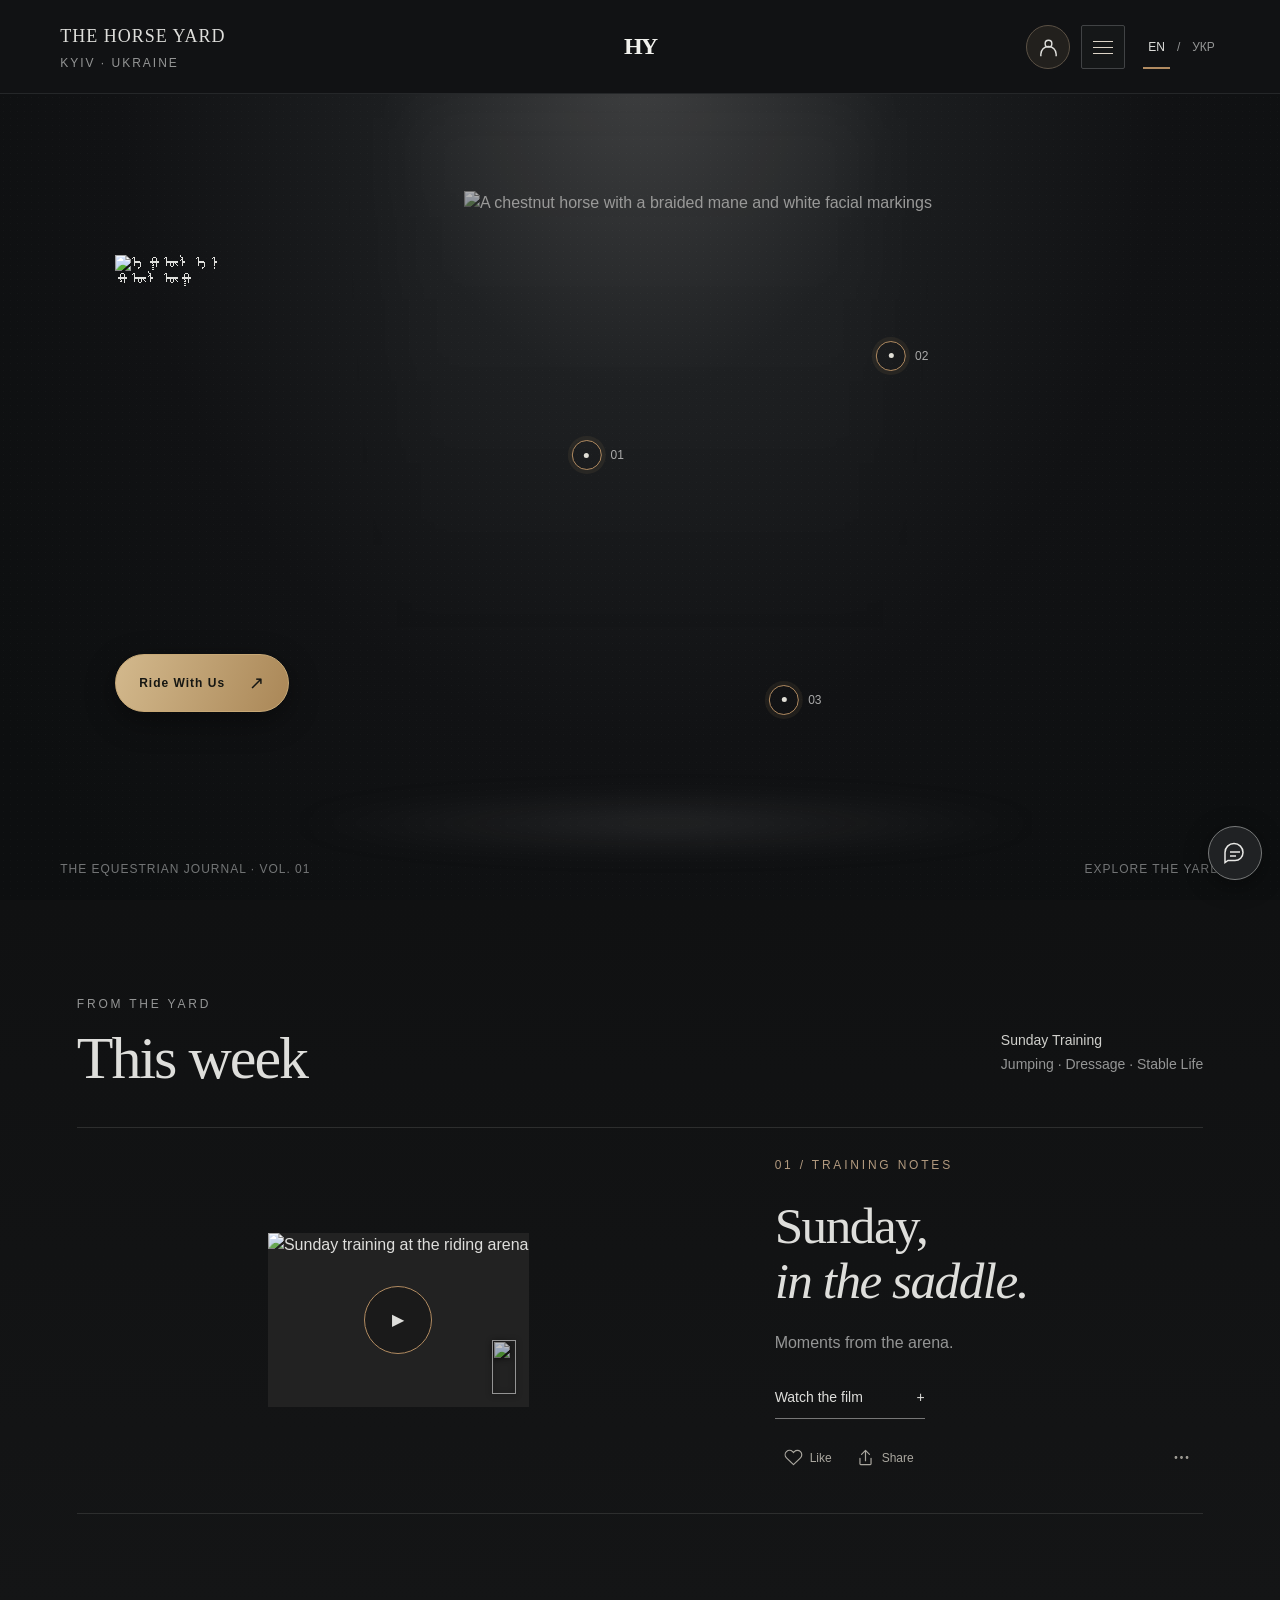
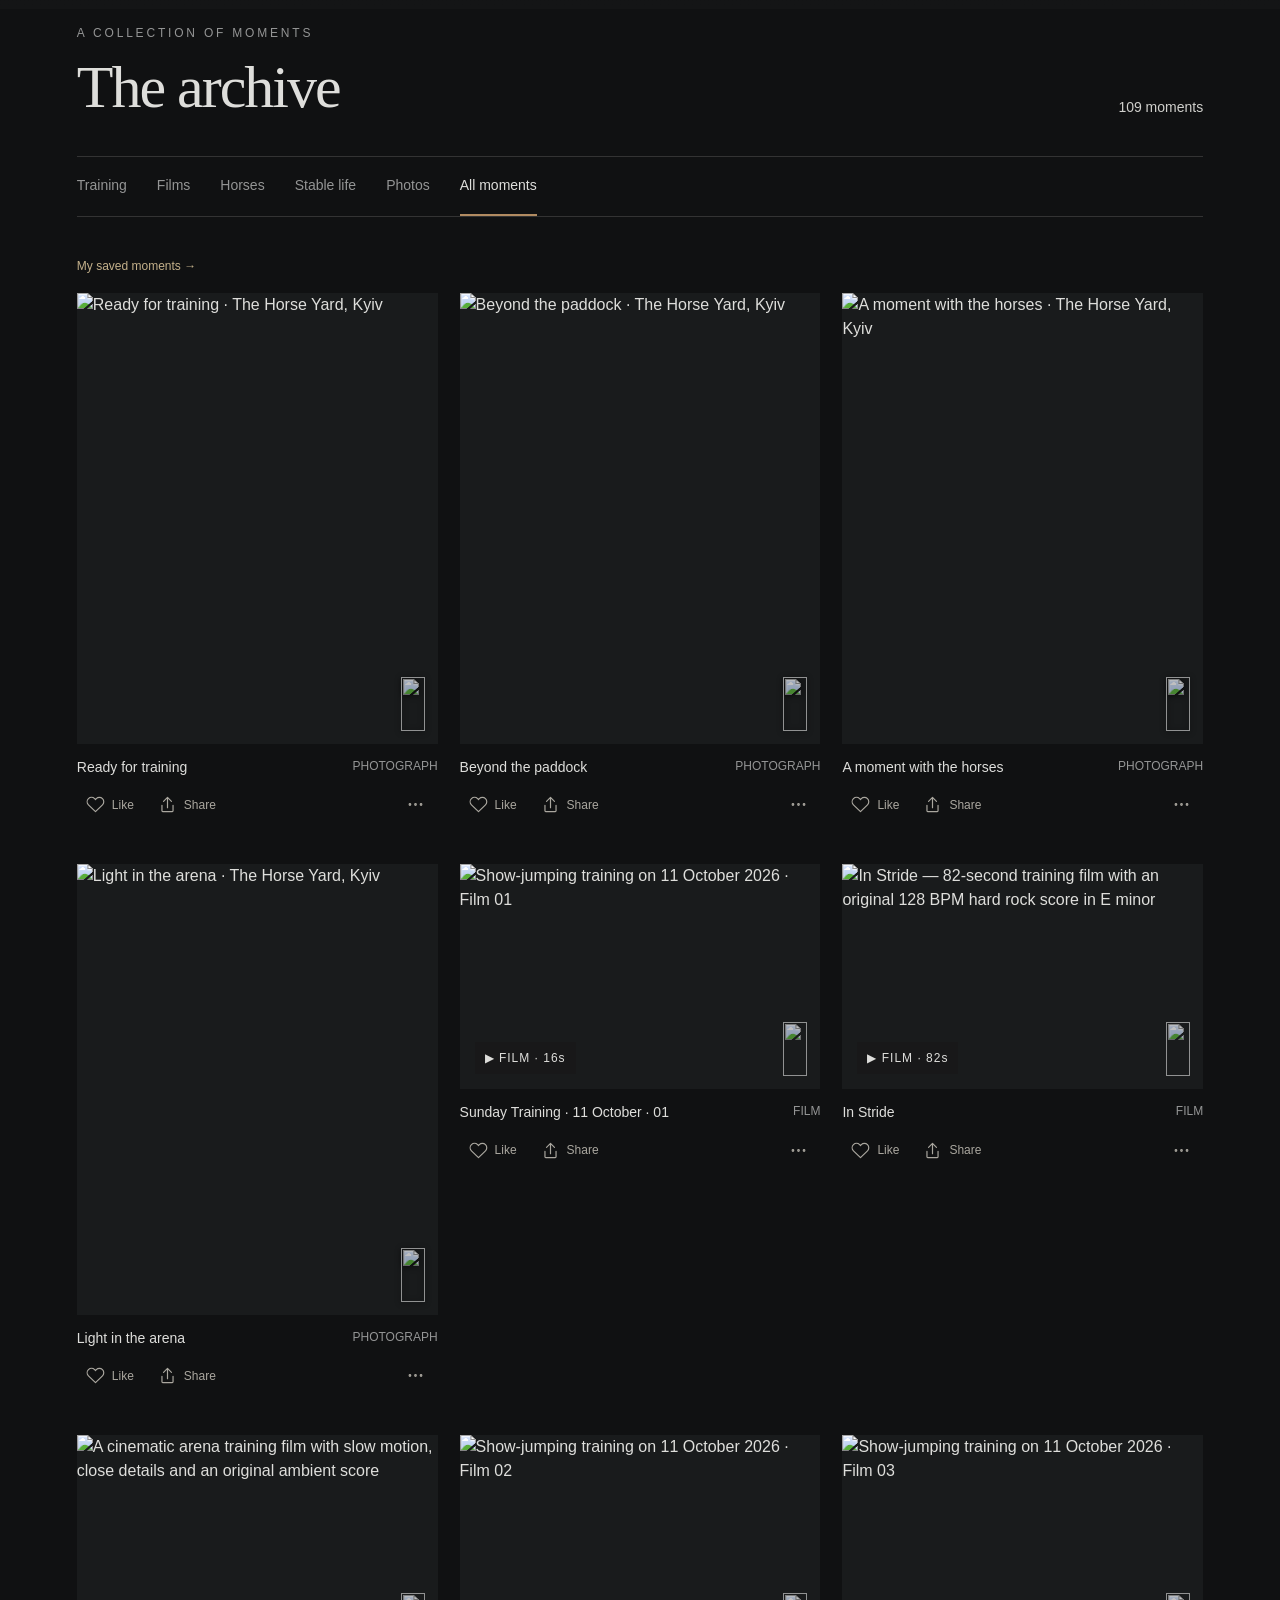
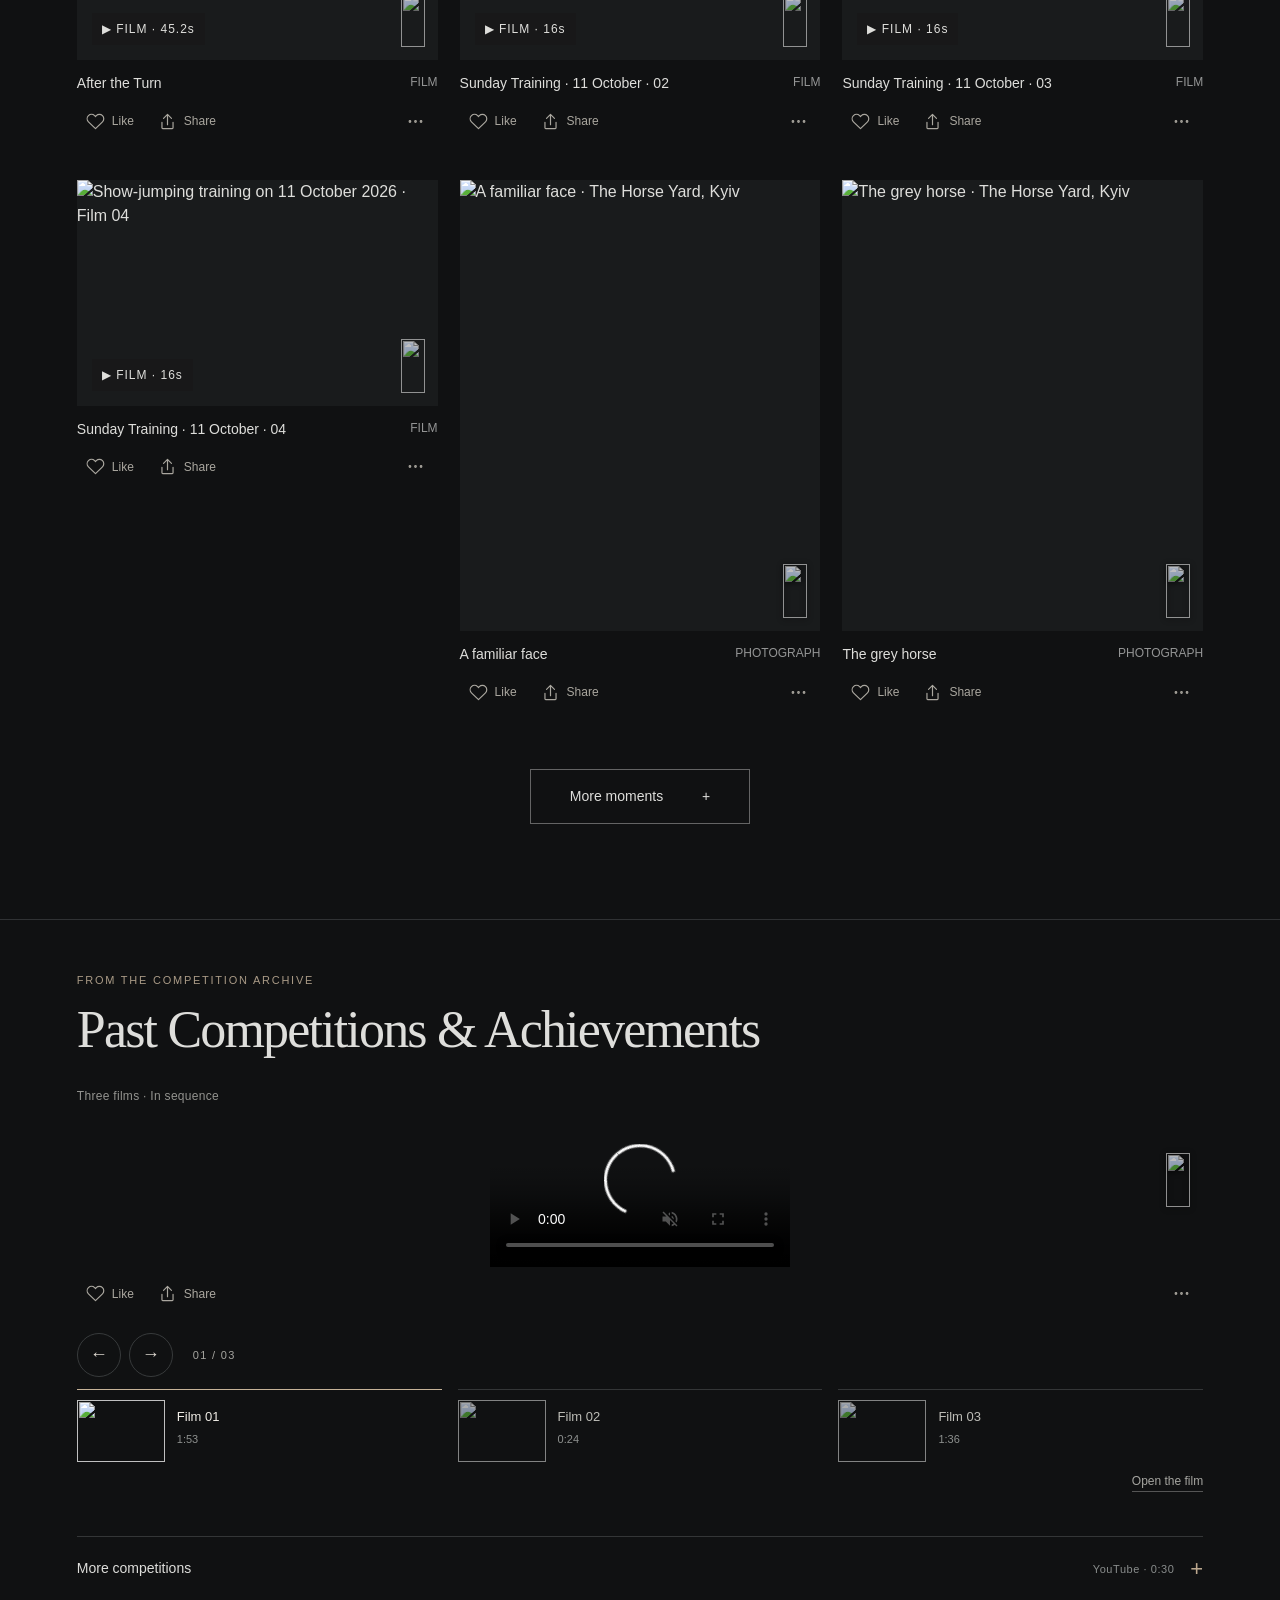
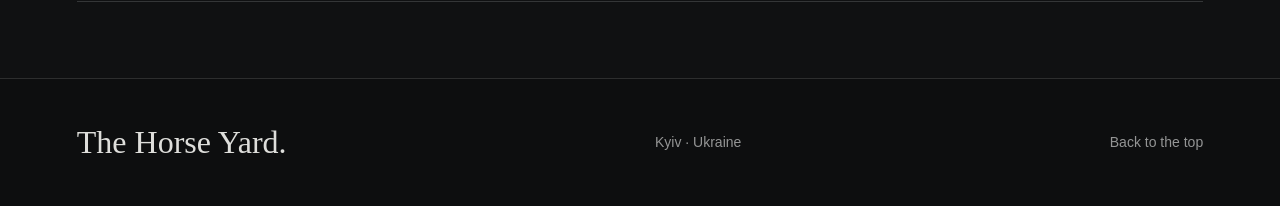
==== commit ae11071a: "Fix competition playlist URLs to use the hosted media origin" ====
--- a/index.html
+++ b/index.html
@@ -6,7 +6,7 @@
 <section class="cover" aria-labelledby="cover-title"><div class="cover-logo notranslate" translate="no" lang="mn-Mong"><h1 id="cover-title" class="mongolian-brand"><img src="https://the-horse-yard.jayahu19940507.chatgpt.site/assets/branding/mongolian-logo.svg" width="180" height="400" alt="ᠡᠭᠦᠯᠡᠨ ᠬᠦᠯᠦᠭ" translate="no" draggable="false" fetchpriority="high"></h1><a class="ride-with-us" href="assistant.html" lang="en" aria-label="Ride With Us — open The Horse Yard Assistant">Ride With Us <span aria-hidden="true">↗</span></a></div><div class="spotlight" aria-hidden="true"></div><div class="ground-light" aria-hidden="true"></div><div class="horse-stage"><img class="cover-horse" src="https://the-horse-yard.jayahu19940507.chatgpt.site/assets/cover-horse.png" alt="A chestnut horse with a braided mane and white facial markings" fetchpriority="high"><button class="horse-marker marker-portrait" data-cover-photo aria-label="View the cover horse photograph"><span class="marker-ring"></span><span class="marker-text">01 <b>PORTRAIT</b></span></button><button class="horse-marker marker-training" data-feature="training" aria-label="Watch the training film"><span class="marker-ring"></span><span class="marker-text">02 <b>FILM</b></span></button><a class="horse-marker marker-knee" href="#gallery" data-nav-filter="training" aria-label="03 · Browse training photos and films"><span class="marker-ring"></span><span class="marker-text">03 <b>TRAINING</b></span></a></div><div class="cover-footer"><span>THE EQUESTRIAN JOURNAL · VOL. 01</span><a href="#journal">EXPLORE THE YARD</a></div></section>
 <section id="journal" class="journal"><div class="section-heading"><div><p class="eyebrow">FROM THE YARD</p><h2>This week</h2></div><p class="section-note">Sunday Training<br><span>Jumping · Dressage · Stable Life</span></p></div><div class="featured"><button class="featured-image" data-feature="training" aria-label="Open Sunday training film"><img id="training-poster" alt="Sunday training at the riding arena"><span class="play-mark" aria-hidden="true">▶</span></button><div class="featured-copy"><p class="eyebrow">01 / TRAINING NOTES</p><h3>Sunday,<br><em>in the saddle.</em></h3><p>Moments from the arena.</p><button class="text-button" data-feature="training">Watch the film <span>+</span></button></div></div></section>
 <section id="gallery" class="archive"><div class="section-heading"><div><p class="eyebrow">A COLLECTION OF MOMENTS</p><h2>The archive</h2></div><span id="result-count" class="section-note" aria-live="polite"></span></div><div class="filter-bar"><div class="filters" role="group" aria-label="Filter the gallery"><button data-filter="training" aria-pressed="false">Training</button><button data-filter="video" aria-pressed="false">Films</button><button data-filter="horses" aria-pressed="false">Horses</button><button data-filter="yard" aria-pressed="false">Stable life</button><button data-filter="photo" aria-pressed="false">Photos</button><button data-filter="all" aria-pressed="true">All moments</button></div></div><div id="gallery-grid" class="gallery-grid"></div><button id="load-more" class="load-more">More moments <span>+</span></button></section>
-<section id="competitions" class="competitions"><div class="section-heading"><div><p class="eyebrow">FROM THE COMPETITION ARCHIVE</p><h2>Past Competitions &amp; Achievements</h2></div></div><div id="closing-film" class="competition-playlist" data-media-base="assets/films/"><p class="playlist-note" id="playlist-note">Three films · Plays in sequence</p><video id="closing-ride" controls playsinline muted preload="none" poster="assets/films/closing-ride.jpg" aria-label="Competition film playlist"><source src="assets/films/closing-ride.mp4" type="video/mp4"></video><div class="playlist-controls"><button id="playlist-prev" type="button" aria-label="Previous film">←</button><button id="closing-play" type="button" hidden>Play</button><button id="playlist-next" type="button" aria-label="Next film">→</button><span id="playlist-count">01 / 03</span><button id="playlist-sound" type="button" hidden>Enable sound</button></div><p id="closing-status" role="status" aria-live="polite"></p><div class="playlist-tracks"><button type="button" data-track="0" aria-pressed="true"><img src="assets/films/closing-ride.jpg" alt="" loading="lazy"><span>Film 01</span><small>1:53</small></button><button type="button" data-track="1" aria-pressed="false"><img src="assets/films/competition-portrait.jpg" alt="" loading="lazy"><span>Film 02</span><small>0:24</small></button><button type="button" data-track="2" aria-pressed="false"><img src="assets/films/competition-silent.jpg" alt="" loading="lazy"><span>Film 03 · Silent</span><small>1:36</small></button></div><a id="playlist-open" href="assets/films/closing-ride.mp4" target="_blank" rel="noopener">Open the film</a></div><details class="competition-archive" id="competition-archive"><summary><span>More competitions</span><span class="archive-summary-meta">YouTube · 0:30</span></summary><div class="competition-archive-content"><div class="competition-player-wrap"><div id="competition-player" aria-label="Past horse yard competition · first 30 seconds"><span class="competition-loading">Loading film…</span></div></div><div class="competition-caption"><span>Competition archive · 30-second excerpt</span><a href="https://www.youtube.com/watch?v=6nXQnlqFi2c" target="_blank" rel="noopener noreferrer">Watch on YouTube</a></div><p id="competition-status" class="competition-status" role="status" hidden></p></div></details></section></main><footer class="footer"><div class="footer-title">The Horse Yard.</div><span>Kyiv · Ukraine</span><a href="#">Back to the top</a></footer>
+<section id="competitions" class="competitions"><div class="section-heading"><div><p class="eyebrow">FROM THE COMPETITION ARCHIVE</p><h2>Past Competitions &amp; Achievements</h2></div></div><div id="closing-film" class="competition-playlist" data-media-base="https://the-horse-yard.jayahu19940507.chatgpt.site/assets/films/"><p class="playlist-note" id="playlist-note">Three films · Plays in sequence</p><video id="closing-ride" controls playsinline muted preload="none" poster="https://the-horse-yard.jayahu19940507.chatgpt.site/assets/films/closing-ride.jpg" aria-label="Competition film playlist"><source src="https://the-horse-yard.jayahu19940507.chatgpt.site/assets/films/closing-ride.mp4" type="video/mp4"></video><div class="playlist-controls"><button id="playlist-prev" type="button" aria-label="Previous film">←</button><button id="closing-play" type="button" hidden>Play</button><button id="playlist-next" type="button" aria-label="Next film">→</button><span id="playlist-count">01 / 03</span><button id="playlist-sound" type="button" hidden>Enable sound</button></div><p id="closing-status" role="status" aria-live="polite"></p><div class="playlist-tracks"><button type="button" data-track="0" aria-pressed="true"><img src="https://the-horse-yard.jayahu19940507.chatgpt.site/assets/films/closing-ride.jpg" alt="" loading="lazy"><span>Film 01</span><small>1:53</small></button><button type="button" data-track="1" aria-pressed="false"><img src="https://the-horse-yard.jayahu19940507.chatgpt.site/assets/films/competition-portrait.jpg" alt="" loading="lazy"><span>Film 02</span><small>0:24</small></button><button type="button" data-track="2" aria-pressed="false"><img src="https://the-horse-yard.jayahu19940507.chatgpt.site/assets/films/competition-silent.jpg" alt="" loading="lazy"><span>Film 03 · Silent</span><small>1:36</small></button></div><a id="playlist-open" href="https://the-horse-yard.jayahu19940507.chatgpt.site/assets/films/closing-ride.mp4" target="_blank" rel="noopener">Open the film</a></div><details class="competition-archive" id="competition-archive"><summary><span>More competitions</span><span class="archive-summary-meta">YouTube · 0:30</span></summary><div class="competition-archive-content"><div class="competition-player-wrap"><div id="competition-player" aria-label="Past horse yard competition · first 30 seconds"><span class="competition-loading">Loading film…</span></div></div><div class="competition-caption"><span>Competition archive · 30-second excerpt</span><a href="https://www.youtube.com/watch?v=6nXQnlqFi2c" target="_blank" rel="noopener noreferrer">Watch on YouTube</a></div><p id="competition-status" class="competition-status" role="status" hidden></p></div></details></section></main><footer class="footer"><div class="footer-title">The Horse Yard.</div><span>Kyiv · Ukraine</span><a href="#">Back to the top</a></footer>
 <dialog id="viewer" aria-label="Media viewer"><div class="viewer-top"><span id="viewer-meta"></span><button id="close-viewer" aria-label="Close viewer">✕</button></div><div id="viewer-content"></div><div class="viewer-bottom"><button id="previous" aria-label="Previous item">Previous</button><span id="viewer-caption"></span><button id="next" aria-label="Next item">Next</button></div></dialog>
 <script src="media.js?v=20261015rock128"></script><script src="i18n.js?v=20261015stride"></script><script src="app.js"></script><script src="competition.js?v=20261011b"></script><script src="hotspots.js"></script><script src="menu.js"></script><script src="help.js?v=20261017b"></script><script src="closing-film.js?v=20261011b"></script><script src="social.js?v=20261017mobile"></script></body></html>
 
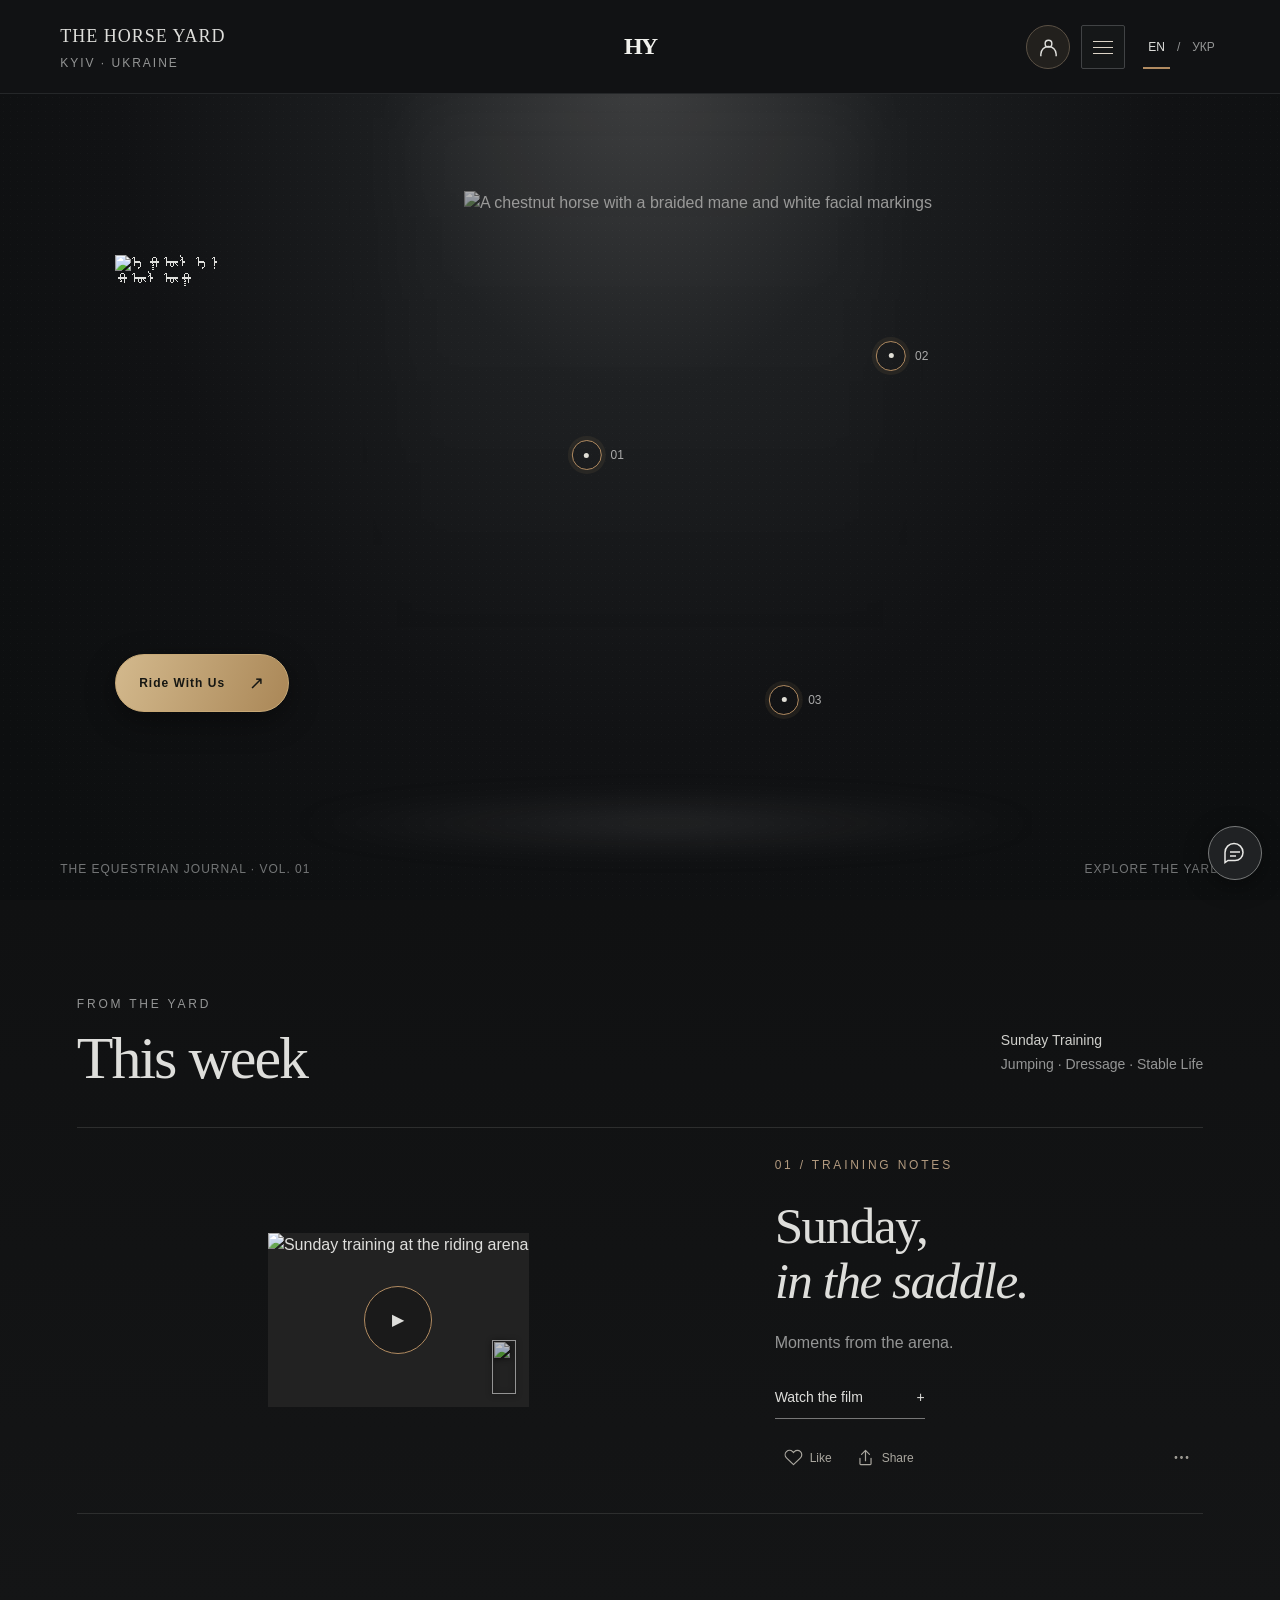
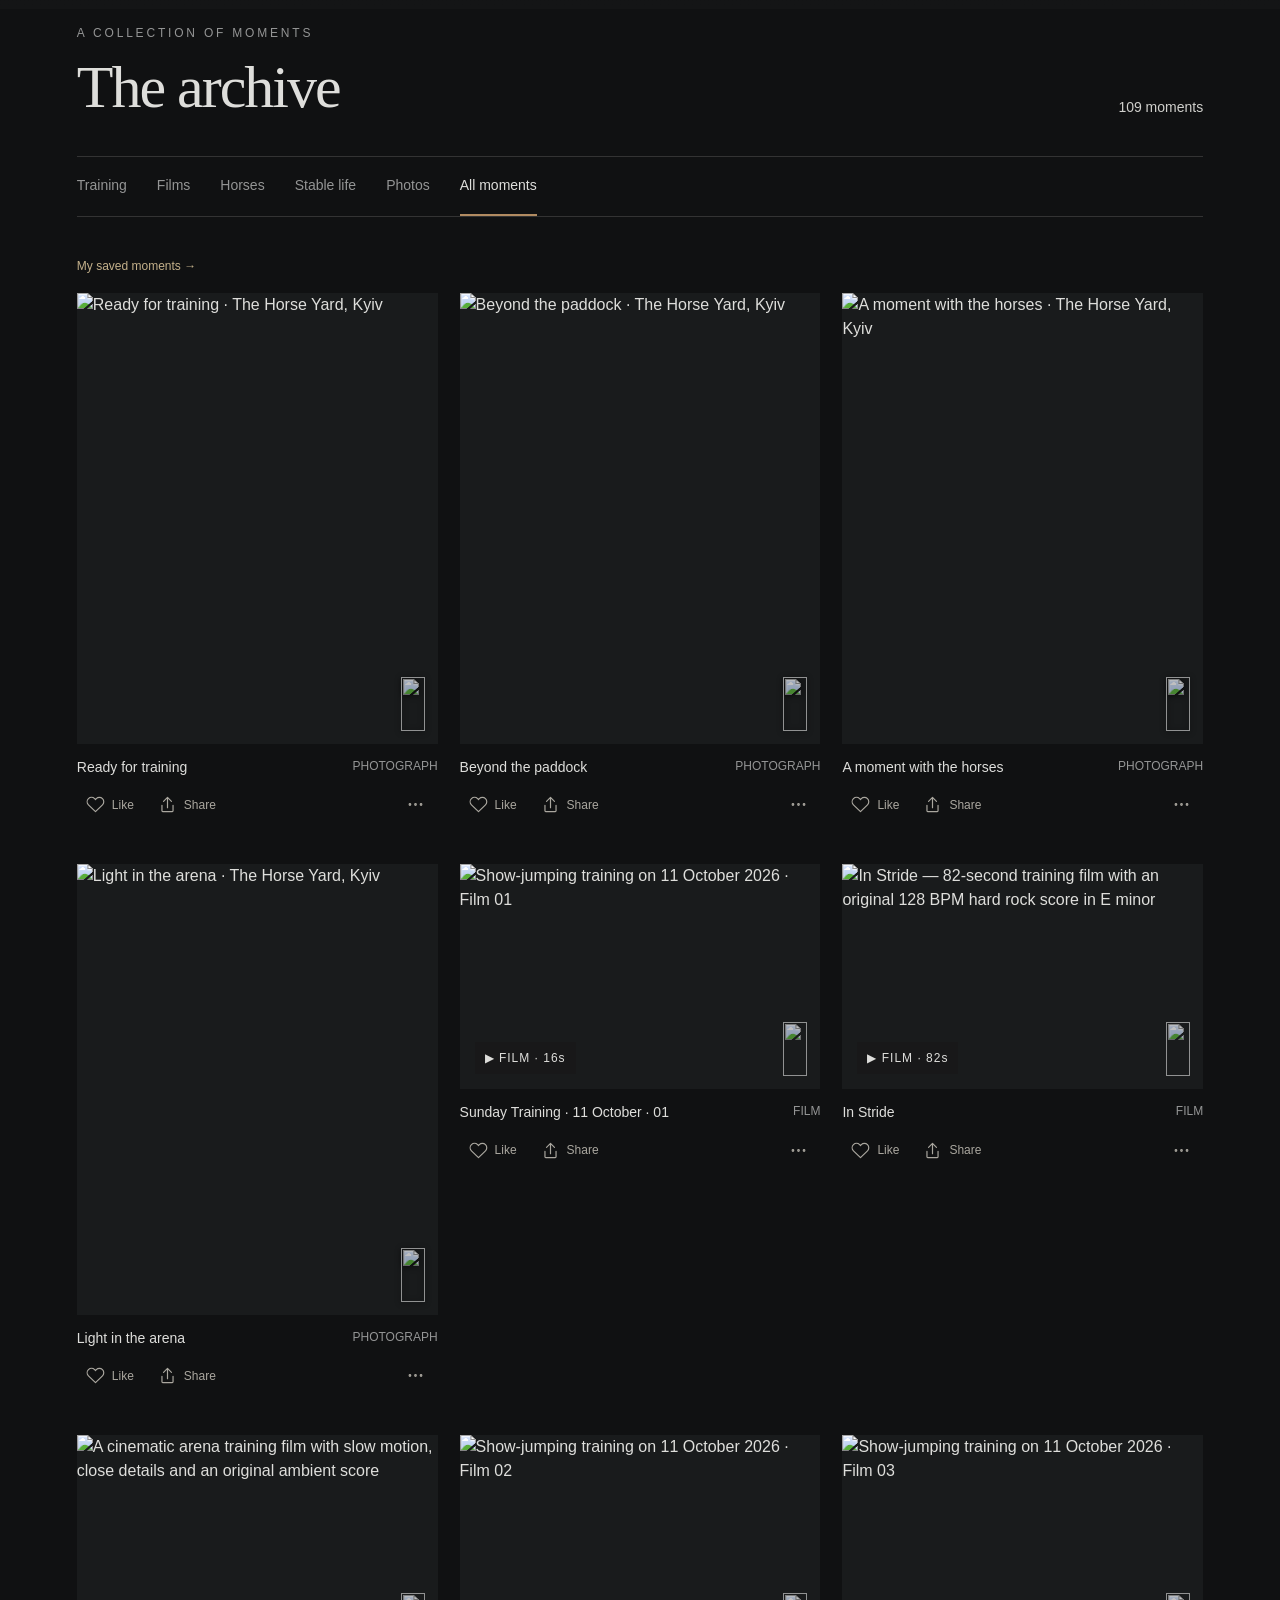
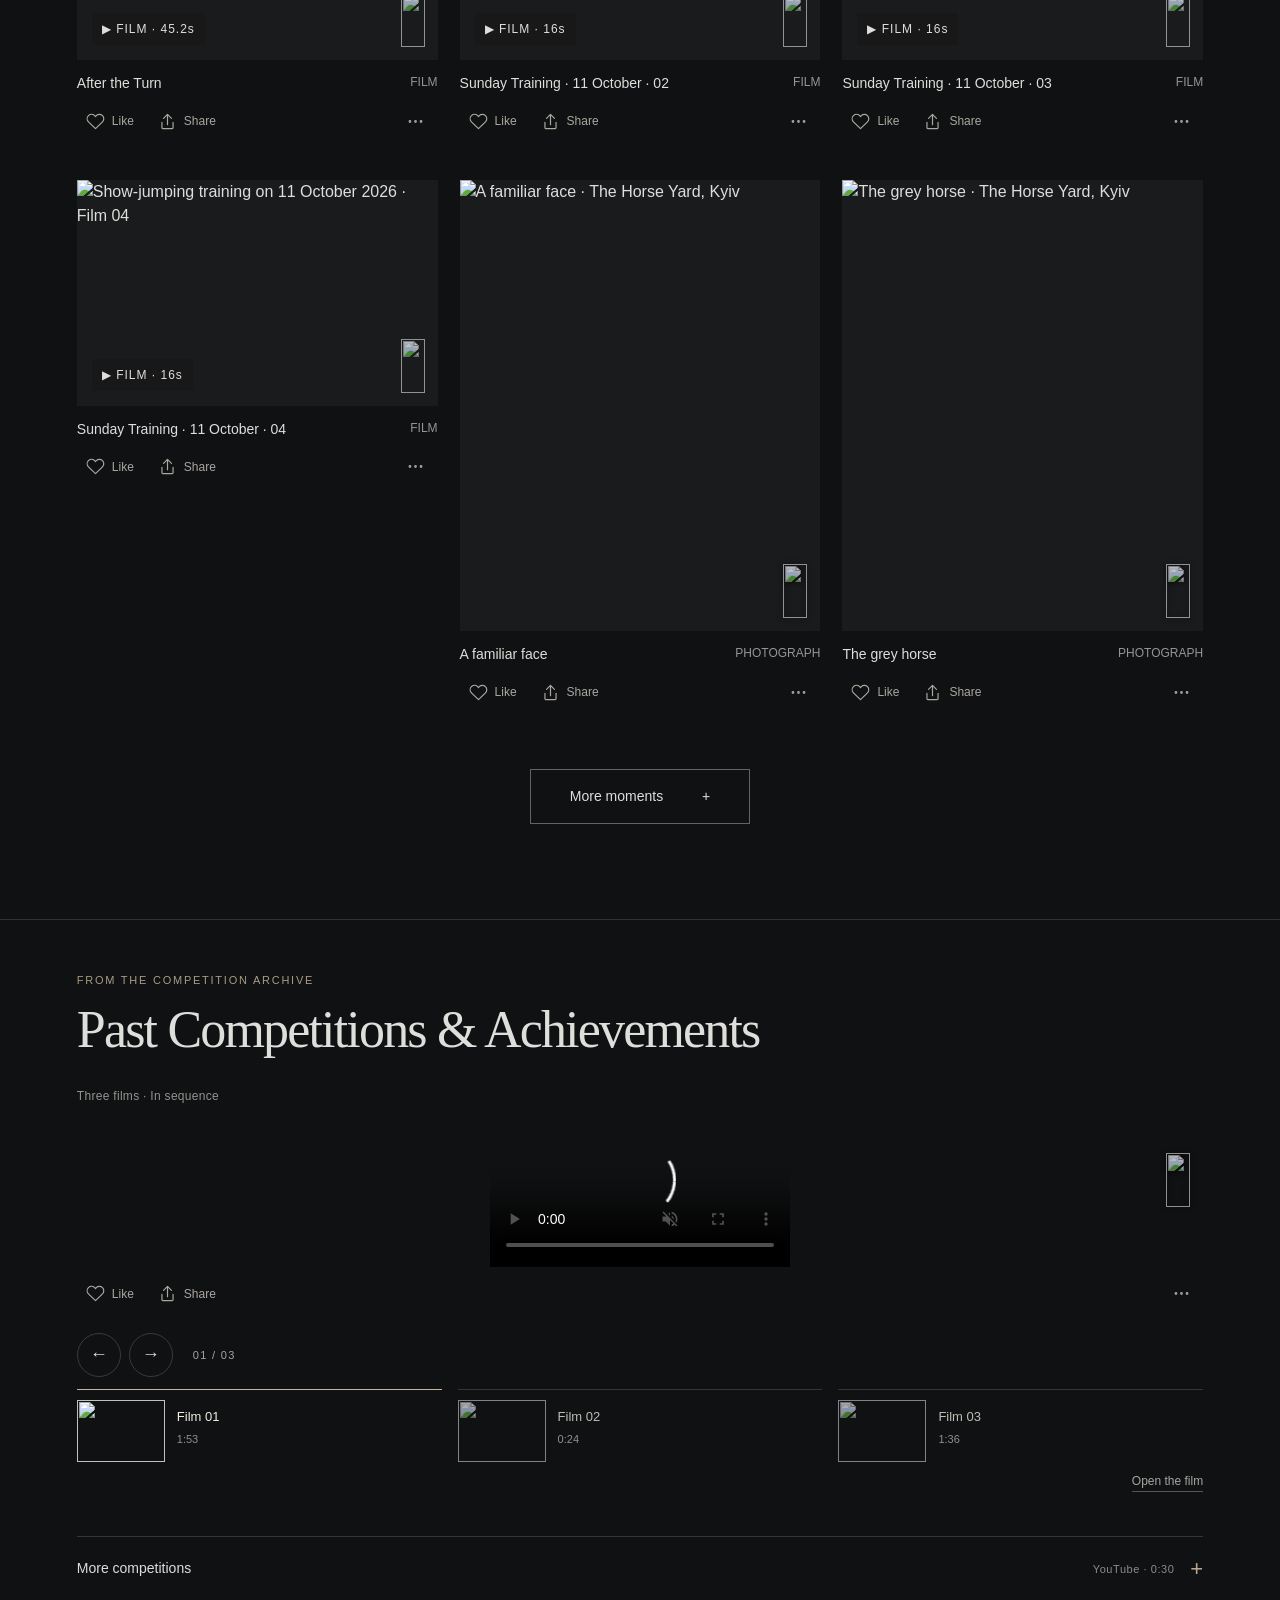
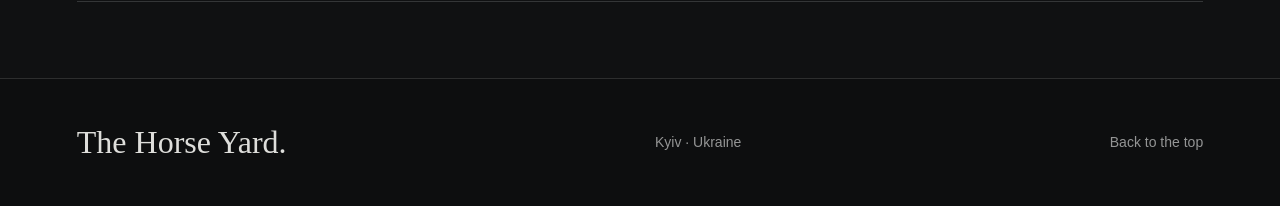
==== commit da56bf06: "Fix competition film share destinations and stale playlist selection" ====
--- a/index.html
+++ b/index.html
@@ -8,5 +8,5 @@
 <section id="gallery" class="archive"><div class="section-heading"><div><p class="eyebrow">A COLLECTION OF MOMENTS</p><h2>The archive</h2></div><span id="result-count" class="section-note" aria-live="polite"></span></div><div class="filter-bar"><div class="filters" role="group" aria-label="Filter the gallery"><button data-filter="training" aria-pressed="false">Training</button><button data-filter="video" aria-pressed="false">Films</button><button data-filter="horses" aria-pressed="false">Horses</button><button data-filter="yard" aria-pressed="false">Stable life</button><button data-filter="photo" aria-pressed="false">Photos</button><button data-filter="all" aria-pressed="true">All moments</button></div></div><div id="gallery-grid" class="gallery-grid"></div><button id="load-more" class="load-more">More moments <span>+</span></button></section>
 <section id="competitions" class="competitions"><div class="section-heading"><div><p class="eyebrow">FROM THE COMPETITION ARCHIVE</p><h2>Past Competitions &amp; Achievements</h2></div></div><div id="closing-film" class="competition-playlist" data-media-base="https://the-horse-yard.jayahu19940507.chatgpt.site/assets/films/"><p class="playlist-note" id="playlist-note">Three films · Plays in sequence</p><video id="closing-ride" controls playsinline muted preload="none" poster="https://the-horse-yard.jayahu19940507.chatgpt.site/assets/films/closing-ride.jpg" aria-label="Competition film playlist"><source src="https://the-horse-yard.jayahu19940507.chatgpt.site/assets/films/closing-ride.mp4" type="video/mp4"></video><div class="playlist-controls"><button id="playlist-prev" type="button" aria-label="Previous film">←</button><button id="closing-play" type="button" hidden>Play</button><button id="playlist-next" type="button" aria-label="Next film">→</button><span id="playlist-count">01 / 03</span><button id="playlist-sound" type="button" hidden>Enable sound</button></div><p id="closing-status" role="status" aria-live="polite"></p><div class="playlist-tracks"><button type="button" data-track="0" aria-pressed="true"><img src="https://the-horse-yard.jayahu19940507.chatgpt.site/assets/films/closing-ride.jpg" alt="" loading="lazy"><span>Film 01</span><small>1:53</small></button><button type="button" data-track="1" aria-pressed="false"><img src="https://the-horse-yard.jayahu19940507.chatgpt.site/assets/films/competition-portrait.jpg" alt="" loading="lazy"><span>Film 02</span><small>0:24</small></button><button type="button" data-track="2" aria-pressed="false"><img src="https://the-horse-yard.jayahu19940507.chatgpt.site/assets/films/competition-silent.jpg" alt="" loading="lazy"><span>Film 03 · Silent</span><small>1:36</small></button></div><a id="playlist-open" href="https://the-horse-yard.jayahu19940507.chatgpt.site/assets/films/closing-ride.mp4" target="_blank" rel="noopener">Open the film</a></div><details class="competition-archive" id="competition-archive"><summary><span>More competitions</span><span class="archive-summary-meta">YouTube · 0:30</span></summary><div class="competition-archive-content"><div class="competition-player-wrap"><div id="competition-player" aria-label="Past horse yard competition · first 30 seconds"><span class="competition-loading">Loading film…</span></div></div><div class="competition-caption"><span>Competition archive · 30-second excerpt</span><a href="https://www.youtube.com/watch?v=6nXQnlqFi2c" target="_blank" rel="noopener noreferrer">Watch on YouTube</a></div><p id="competition-status" class="competition-status" role="status" hidden></p></div></details></section></main><footer class="footer"><div class="footer-title">The Horse Yard.</div><span>Kyiv · Ukraine</span><a href="#">Back to the top</a></footer>
 <dialog id="viewer" aria-label="Media viewer"><div class="viewer-top"><span id="viewer-meta"></span><button id="close-viewer" aria-label="Close viewer">✕</button></div><div id="viewer-content"></div><div class="viewer-bottom"><button id="previous" aria-label="Previous item">Previous</button><span id="viewer-caption"></span><button id="next" aria-label="Next item">Next</button></div></dialog>
-<script src="media.js?v=20261015rock128"></script><script src="i18n.js?v=20261015stride"></script><script src="app.js"></script><script src="competition.js?v=20261011b"></script><script src="hotspots.js"></script><script src="menu.js"></script><script src="help.js?v=20261017b"></script><script src="closing-film.js?v=20261011b"></script><script src="social.js?v=20261017mobile"></script></body></html>
+<script src="media.js?v=20261015rock128"></script><script src="i18n.js?v=20261015stride"></script><script src="app.js"></script><script src="competition.js?v=20261011b"></script><script src="hotspots.js"></script><script src="menu.js"></script><script src="help.js?v=20261017b"></script><script src="closing-film.js?v=20261011b"></script><script src="social.js?v=20261018share"></script></body></html>
 
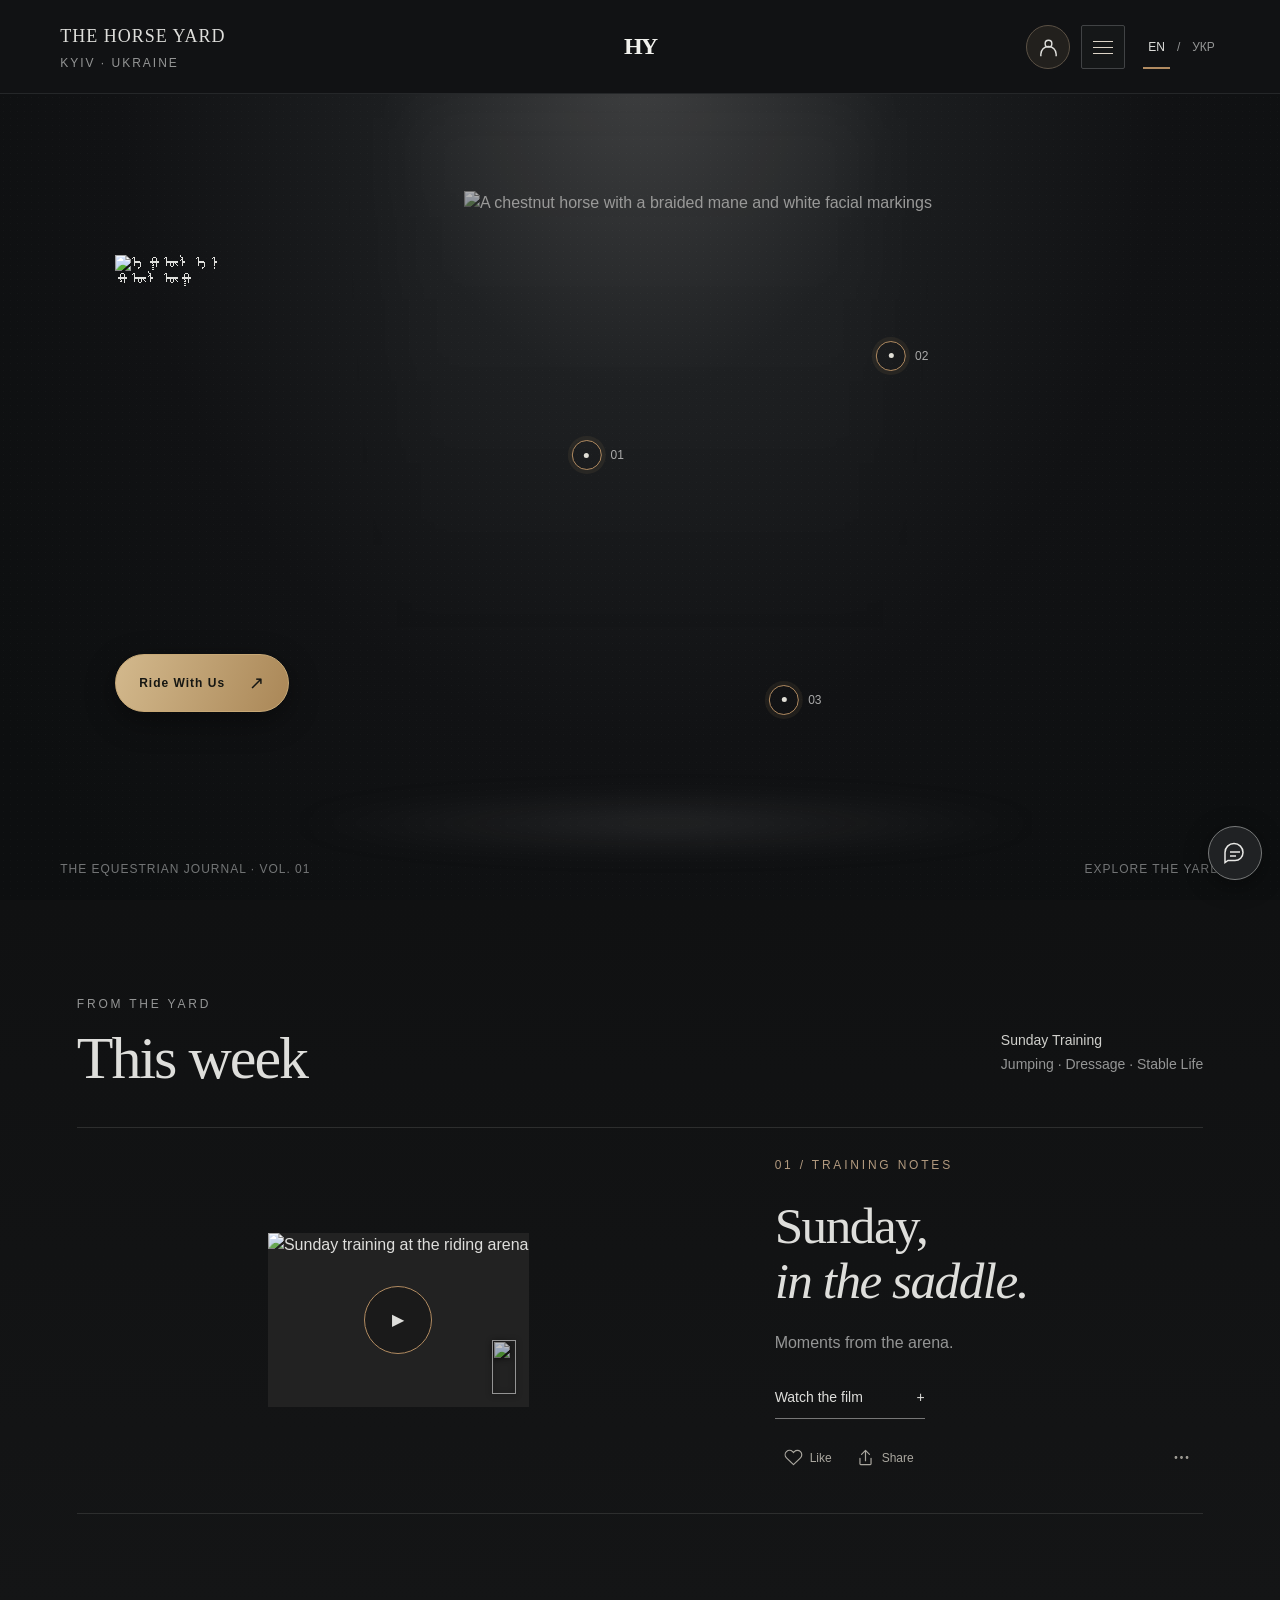
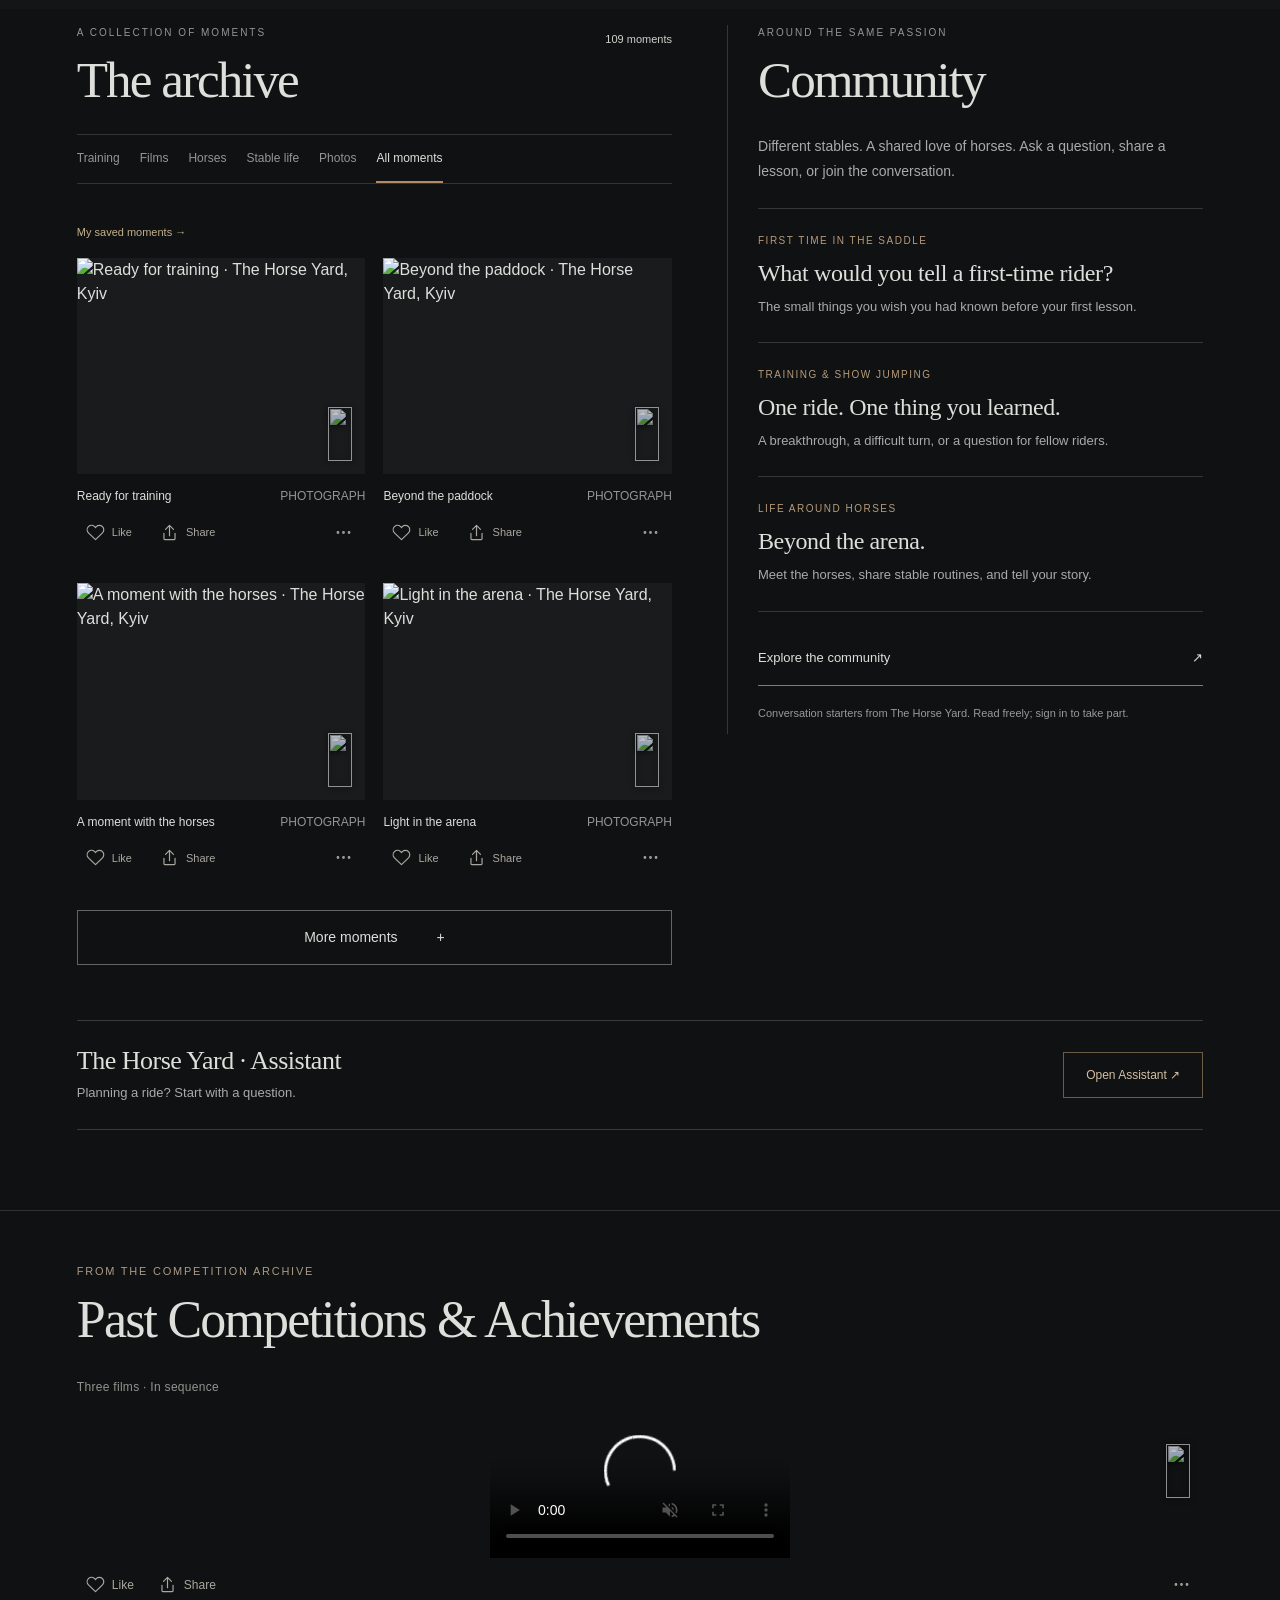
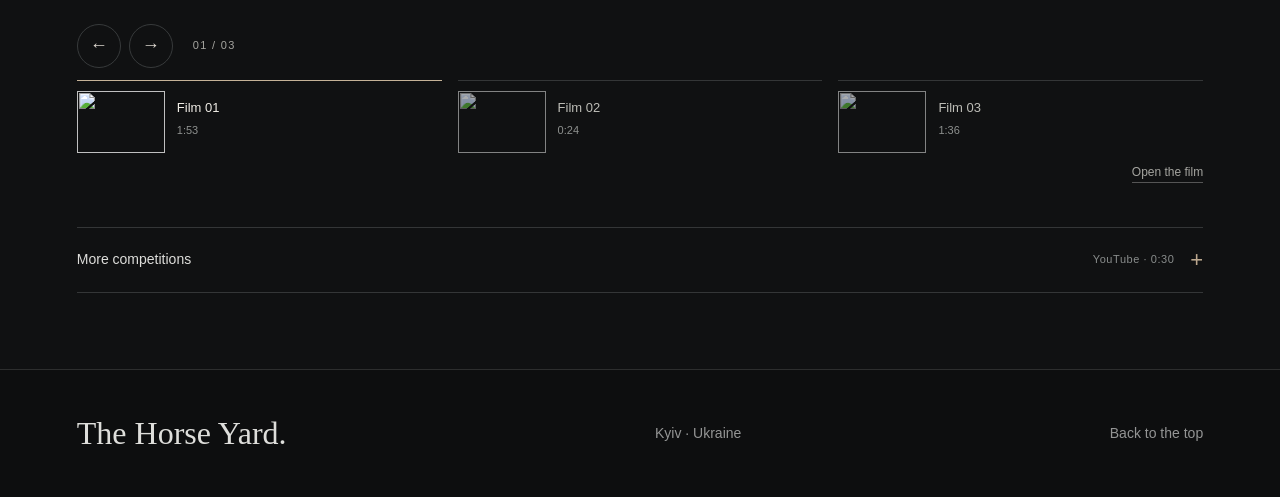
==== commit 094a159f: "Arrange Archive and Community with shared bilingual Assistant" ====
--- a/index.html
+++ b/index.html
@@ -1,12 +1,12 @@
 <!doctype html>
-<html lang="en"><head><meta charset="utf-8"><meta name="viewport" content="width=device-width,initial-scale=1"><meta name="theme-color" content="#171717"><meta name="description" content="The Horse Yard — horses, Sunday training and stable life in Kyiv, Ukraine."><link rel="canonical" href="https://the-horse-yard.github.io/"><title>The Horse Yard · Kyiv</title><link rel="stylesheet" href="style.css"><link rel="icon" type="image/svg+xml" href="data:image/svg+xml,%3Csvg%20xmlns%3D%22http%3A%2F%2Fwww.w3.org%2F2000%2Fsvg%22%20viewBox%3D%220%200%2032%2032%22%3E%3Crect%20width%3D%2232%22%20height%3D%2232%22%20rx%3D%224%22%20fill%3D%22%23171717%22%2F%3E%3Cpath%20d%3D%22M9%209v9a7%207%200%200%200%2014%200V9M6%209h6M20%209h6%22%20fill%3D%22none%22%20stroke%3D%22%23e8e8e5%22%20stroke-width%3D%223%22%2F%3E%3Cpath%20d%3D%22M9%2014h2m10%200h2M9%2019h2m10%200h2%22%20stroke%3D%22%23e8e8e5%22%20stroke-width%3D%222%22%2F%3E%3C%2Fsvg%3E"><link rel="stylesheet" href="help.css"><link rel="stylesheet" href="closing-film.css?v=20261011b"><link rel="stylesheet" href="members.css?v=20261011"><link rel="stylesheet" href="social.css?v=20261017mobile"></head>
+<html lang="en"><head><meta charset="utf-8"><meta name="viewport" content="width=device-width,initial-scale=1"><meta name="theme-color" content="#171717"><meta name="description" content="The Horse Yard — horses, Sunday training and stable life in Kyiv, Ukraine."><link rel="canonical" href="https://the-horse-yard.github.io/"><title>The Horse Yard · Kyiv</title><link rel="stylesheet" href="style.css"><link rel="icon" type="image/svg+xml" href="data:image/svg+xml,%3Csvg%20xmlns%3D%22http%3A%2F%2Fwww.w3.org%2F2000%2Fsvg%22%20viewBox%3D%220%200%2032%2032%22%3E%3Crect%20width%3D%2232%22%20height%3D%2232%22%20rx%3D%224%22%20fill%3D%22%23171717%22%2F%3E%3Cpath%20d%3D%22M9%209v9a7%207%200%200%200%2014%200V9M6%209h6M20%209h6%22%20fill%3D%22none%22%20stroke%3D%22%23e8e8e5%22%20stroke-width%3D%223%22%2F%3E%3Cpath%20d%3D%22M9%2014h2m10%200h2M9%2019h2m10%200h2%22%20stroke%3D%22%23e8e8e5%22%20stroke-width%3D%222%22%2F%3E%3C%2Fsvg%3E"><link rel="stylesheet" href="help.css"><link rel="stylesheet" href="closing-film.css?v=20261011b"><link rel="stylesheet" href="members.css?v=20261011"><link rel="stylesheet" href="social.css?v=20261017mobile"><link rel="stylesheet" href="layout.css?v=20261019"></head>
 <body>
-<header class="masthead"><a class="brand" href="#">THE HORSE YARD<span>KYIV · UKRAINE</span></a><span class="header-mark" aria-hidden="true">HY</span><a class="account-entry" href="https://the-horse-yard.jayahu19940507.chatgpt.site/my-stable.html" aria-label="My account · Sign in or register" title="My account"><svg viewBox="0 0 24 24" fill="none" stroke="currentColor" stroke-width="1.5" aria-hidden="true"><circle cx="12" cy="8" r="3.5"/><path d="M4 21v-2a8 8 0 0 1 16 0v2"/></svg></a><div class="site-menu" id="site-menu"><button class="menu-toggle" type="button" aria-label="Menu" aria-expanded="false" aria-controls="site-navigation"><span class="menu-bars" aria-hidden="true"><i></i><i></i><i></i></span></button><nav id="site-navigation" aria-label="Main navigation" hidden><a href="assistant.html">Ride With Us</a><a href="https://the-horse-yard.jayahu19940507.chatgpt.site/my-stable.html">My Stable</a><a class="nav-active" href="#gallery" data-nav-filter="horses">Horses</a><a href="#gallery" data-nav-filter="yard">Stable</a><a href="#journal">Training</a><a href="#gallery">Archive</a><a href="https://the-horse-yard.jayahu19940507.chatgpt.site/feedback.html">Feedback</a></nav></div><div class="language-switch" role="group" aria-label="Language / Мова"><button type="button" data-language="en" lang="en" aria-label="English" aria-pressed="true">EN</button><span aria-hidden="true">/</span><button type="button" data-language="uk" lang="uk" aria-label="Українська" aria-pressed="false">УКР</button></div></header>
+<header class="masthead"><a class="brand" href="#">THE HORSE YARD<span>KYIV · UKRAINE</span></a><span class="header-mark" aria-hidden="true">HY</span><a class="account-entry" href="https://the-horse-yard.jayahu19940507.chatgpt.site/my-stable.html" aria-label="My account · Sign in or register" title="My account"><svg viewBox="0 0 24 24" fill="none" stroke="currentColor" stroke-width="1.5" aria-hidden="true"><circle cx="12" cy="8" r="3.5"/><path d="M4 21v-2a8 8 0 0 1 16 0v2"/></svg></a><div class="site-menu" id="site-menu"><button class="menu-toggle" type="button" aria-label="Menu" aria-expanded="false" aria-controls="site-navigation"><span class="menu-bars" aria-hidden="true"><i></i><i></i><i></i></span></button><nav id="site-navigation" aria-label="Main navigation" hidden><a href="assistant.html">Ride With Us</a><a href="https://the-horse-yard.jayahu19940507.chatgpt.site/my-stable.html">My Stable</a><a class="nav-active" href="#gallery" data-nav-filter="horses">Horses</a><a href="#gallery" data-nav-filter="yard">Stable</a><a href="#journal">Training</a><a href="#gallery">Archive</a><a href="#community">Community</a><a href="assistant.html">Assistant</a><a href="https://the-horse-yard.jayahu19940507.chatgpt.site/feedback.html">Feedback</a></nav></div><div class="language-switch" role="group" aria-label="Language / Мова"><button type="button" data-language="en" lang="en" aria-label="English" aria-pressed="true">EN</button><span aria-hidden="true">/</span><button type="button" data-language="uk" lang="uk" aria-label="Українська" aria-pressed="false">УКР</button></div></header>
 <main>
 <section class="cover" aria-labelledby="cover-title"><div class="cover-logo notranslate" translate="no" lang="mn-Mong"><h1 id="cover-title" class="mongolian-brand"><img src="https://the-horse-yard.jayahu19940507.chatgpt.site/assets/branding/mongolian-logo.svg" width="180" height="400" alt="ᠡᠭᠦᠯᠡᠨ ᠬᠦᠯᠦᠭ" translate="no" draggable="false" fetchpriority="high"></h1><a class="ride-with-us" href="assistant.html" lang="en" aria-label="Ride With Us — open The Horse Yard Assistant">Ride With Us <span aria-hidden="true">↗</span></a></div><div class="spotlight" aria-hidden="true"></div><div class="ground-light" aria-hidden="true"></div><div class="horse-stage"><img class="cover-horse" src="https://the-horse-yard.jayahu19940507.chatgpt.site/assets/cover-horse.png" alt="A chestnut horse with a braided mane and white facial markings" fetchpriority="high"><button class="horse-marker marker-portrait" data-cover-photo aria-label="View the cover horse photograph"><span class="marker-ring"></span><span class="marker-text">01 <b>PORTRAIT</b></span></button><button class="horse-marker marker-training" data-feature="training" aria-label="Watch the training film"><span class="marker-ring"></span><span class="marker-text">02 <b>FILM</b></span></button><a class="horse-marker marker-knee" href="#gallery" data-nav-filter="training" aria-label="03 · Browse training photos and films"><span class="marker-ring"></span><span class="marker-text">03 <b>TRAINING</b></span></a></div><div class="cover-footer"><span>THE EQUESTRIAN JOURNAL · VOL. 01</span><a href="#journal">EXPLORE THE YARD</a></div></section>
 <section id="journal" class="journal"><div class="section-heading"><div><p class="eyebrow">FROM THE YARD</p><h2>This week</h2></div><p class="section-note">Sunday Training<br><span>Jumping · Dressage · Stable Life</span></p></div><div class="featured"><button class="featured-image" data-feature="training" aria-label="Open Sunday training film"><img id="training-poster" alt="Sunday training at the riding arena"><span class="play-mark" aria-hidden="true">▶</span></button><div class="featured-copy"><p class="eyebrow">01 / TRAINING NOTES</p><h3>Sunday,<br><em>in the saddle.</em></h3><p>Moments from the arena.</p><button class="text-button" data-feature="training">Watch the film <span>+</span></button></div></div></section>
-<section id="gallery" class="archive"><div class="section-heading"><div><p class="eyebrow">A COLLECTION OF MOMENTS</p><h2>The archive</h2></div><span id="result-count" class="section-note" aria-live="polite"></span></div><div class="filter-bar"><div class="filters" role="group" aria-label="Filter the gallery"><button data-filter="training" aria-pressed="false">Training</button><button data-filter="video" aria-pressed="false">Films</button><button data-filter="horses" aria-pressed="false">Horses</button><button data-filter="yard" aria-pressed="false">Stable life</button><button data-filter="photo" aria-pressed="false">Photos</button><button data-filter="all" aria-pressed="true">All moments</button></div></div><div id="gallery-grid" class="gallery-grid"></div><button id="load-more" class="load-more">More moments <span>+</span></button></section>
+<div class="archive-community"><section id="gallery" class="archive"><div class="section-heading"><div><p class="eyebrow">A COLLECTION OF MOMENTS</p><h2>The archive</h2></div><span id="result-count" class="section-note" aria-live="polite"></span></div><div class="filter-bar"><div class="filters" role="group" aria-label="Filter the gallery"><button data-filter="training" aria-pressed="false">Training</button><button data-filter="video" aria-pressed="false">Films</button><button data-filter="horses" aria-pressed="false">Horses</button><button data-filter="yard" aria-pressed="false">Stable life</button><button data-filter="photo" aria-pressed="false">Photos</button><button data-filter="all" aria-pressed="true">All moments</button></div></div><div id="gallery-grid" class="gallery-grid"></div><button id="load-more" class="load-more">More moments <span>+</span></button></section>
+<section id="community" class="community-preview" aria-labelledby="community-title"><div class="section-heading"><div><p class="eyebrow">AROUND THE SAME PASSION</p><h2 id="community-title">Community</h2></div></div><p class="intro-copy">Different stables. A shared love of horses. Ask a question, share a lesson, or join the conversation.</p><div class="community-topics"><a class="community-topic" href="community.html?topic=first-ride"><small>FIRST TIME IN THE SADDLE</small><h3>What would you tell a first-time rider?</h3><p>The small things you wish you had known before your first lesson.</p></a><a class="community-topic" href="community.html?topic=training-notes"><small>TRAINING &amp; SHOW JUMPING</small><h3>One ride. One thing you learned.</h3><p>A breakthrough, a difficult turn, or a question for fellow riders.</p></a><a class="community-topic" href="community.html?topic=yard-life"><small>LIFE AROUND HORSES</small><h3>Beyond the arena.</h3><p>Meet the horses, share stable routines, and tell your story.</p></a></div><a class="community-entry" href="community.html"><span>Explore the community</span><span aria-hidden="true">↗</span></a><p class="community-editorial">Conversation starters from The Horse Yard. Read freely; sign in to take part.</p></section><section class="assistant-entry" aria-labelledby="assistant-entry-title"><div><h2 id="assistant-entry-title">The Horse Yard · Assistant</h2><p>Planning a ride? Start with a question.</p></div><a href="assistant.html">Open Assistant ↗</a></section></div>
 <section id="competitions" class="competitions"><div class="section-heading"><div><p class="eyebrow">FROM THE COMPETITION ARCHIVE</p><h2>Past Competitions &amp; Achievements</h2></div></div><div id="closing-film" class="competition-playlist" data-media-base="https://the-horse-yard.jayahu19940507.chatgpt.site/assets/films/"><p class="playlist-note" id="playlist-note">Three films · Plays in sequence</p><video id="closing-ride" controls playsinline muted preload="none" poster="https://the-horse-yard.jayahu19940507.chatgpt.site/assets/films/closing-ride.jpg" aria-label="Competition film playlist"><source src="https://the-horse-yard.jayahu19940507.chatgpt.site/assets/films/closing-ride.mp4" type="video/mp4"></video><div class="playlist-controls"><button id="playlist-prev" type="button" aria-label="Previous film">←</button><button id="closing-play" type="button" hidden>Play</button><button id="playlist-next" type="button" aria-label="Next film">→</button><span id="playlist-count">01 / 03</span><button id="playlist-sound" type="button" hidden>Enable sound</button></div><p id="closing-status" role="status" aria-live="polite"></p><div class="playlist-tracks"><button type="button" data-track="0" aria-pressed="true"><img src="https://the-horse-yard.jayahu19940507.chatgpt.site/assets/films/closing-ride.jpg" alt="" loading="lazy"><span>Film 01</span><small>1:53</small></button><button type="button" data-track="1" aria-pressed="false"><img src="https://the-horse-yard.jayahu19940507.chatgpt.site/assets/films/competition-portrait.jpg" alt="" loading="lazy"><span>Film 02</span><small>0:24</small></button><button type="button" data-track="2" aria-pressed="false"><img src="https://the-horse-yard.jayahu19940507.chatgpt.site/assets/films/competition-silent.jpg" alt="" loading="lazy"><span>Film 03 · Silent</span><small>1:36</small></button></div><a id="playlist-open" href="https://the-horse-yard.jayahu19940507.chatgpt.site/assets/films/closing-ride.mp4" target="_blank" rel="noopener">Open the film</a></div><details class="competition-archive" id="competition-archive"><summary><span>More competitions</span><span class="archive-summary-meta">YouTube · 0:30</span></summary><div class="competition-archive-content"><div class="competition-player-wrap"><div id="competition-player" aria-label="Past horse yard competition · first 30 seconds"><span class="competition-loading">Loading film…</span></div></div><div class="competition-caption"><span>Competition archive · 30-second excerpt</span><a href="https://www.youtube.com/watch?v=6nXQnlqFi2c" target="_blank" rel="noopener noreferrer">Watch on YouTube</a></div><p id="competition-status" class="competition-status" role="status" hidden></p></div></details></section></main><footer class="footer"><div class="footer-title">The Horse Yard.</div><span>Kyiv · Ukraine</span><a href="#">Back to the top</a></footer>
 <dialog id="viewer" aria-label="Media viewer"><div class="viewer-top"><span id="viewer-meta"></span><button id="close-viewer" aria-label="Close viewer">✕</button></div><div id="viewer-content"></div><div class="viewer-bottom"><button id="previous" aria-label="Previous item">Previous</button><span id="viewer-caption"></span><button id="next" aria-label="Next item">Next</button></div></dialog>
-<script src="media.js?v=20261015rock128"></script><script src="i18n.js?v=20261015stride"></script><script src="app.js"></script><script src="competition.js?v=20261011b"></script><script src="hotspots.js"></script><script src="menu.js"></script><script src="help.js?v=20261017b"></script><script src="closing-film.js?v=20261011b"></script><script src="social.js?v=20261018share"></script></body></html>
-
+<script src="media.js?v=20261015rock128"></script><script src="i18n.js?v=20261019"></script><script src="app.js?v=20261019"></script><script src="competition.js?v=20261011b"></script><script src="hotspots.js"></script><script src="menu.js"></script><script src="help.js?v=20261017b"></script><script src="closing-film.js?v=20261011b"></script><script src="social.js?v=20261018share"></script></body></html>
--- a/layout.css
+++ b/layout.css
@@ -0,0 +1,5 @@
+/* Archive / Community only: competition styles and markup stay untouched. */
+.archive-community{max-width:1440px;margin:auto;padding:16px 6% 80px;display:grid;grid-template-columns:minmax(0,1.25fr) minmax(0,1fr);gap:0 55px;align-items:start}
+.archive-community #gallery{padding:0;margin:0;min-width:0;max-width:none}.archive-community h2{font-size:clamp(34px,4vw,54px)}.archive-community .section-heading{align-items:start;margin-bottom:26px}.archive-community .section-heading .eyebrow{font-size:10px;letter-spacing:2px}.archive-community #result-count{font-size:11px;padding-top:5px;white-space:nowrap}.archive-community .filters{gap:20px}.archive-community .filters button{font-size:12px;padding:14px 0;min-height:44px}.archive-community .gallery-grid{grid-template-columns:repeat(2,minmax(0,1fr));gap:24px 18px}.archive-community .media-frame,.archive-community .media-card:nth-child(5n+2) .media-frame{aspect-ratio:4/3}.archive-community .media-label{font-size:12px}.archive-community .load-more{width:100%;margin-top:25px}.archive-community .moment-actions{gap:10px}.archive-community .moment-card.is-panorama{grid-column:span 2}.archive-community .saved-collection-link{font-size:11px}.community-preview{min-width:0;padding-left:30px;border-left:1px solid #363636}.community-preview .intro-copy{font-size:14px;line-height:1.8;color:#aaa;max-width:35em;margin:0 0 24px}.community-topics{border-top:1px solid #363636}.community-topic{display:block;border-bottom:1px solid #363636;padding:24px 0}.community-topic small{display:block;color:#b69b7a;letter-spacing:1.5px;font-size:10px;text-transform:uppercase;margin-bottom:10px}.community-topic h3{font-size:24px;line-height:1.25;margin-bottom:8px;letter-spacing:-.4px}.community-topic p{font-size:13px;color:#aaa;line-height:1.7;margin:0}.community-topic:hover h3{color:#c9b48f}.community-entry{display:flex;justify-content:space-between;align-items:center;border-bottom:1px solid #8e785f;font-size:13px;padding:18px 0;margin-top:18px}.community-editorial{font-size:11px;color:#999;margin-top:18px;line-height:1.7}.assistant-entry{grid-column:1/-1;margin-top:55px;border-top:1px solid #3b3b3b;border-bottom:1px solid #3b3b3b;padding:26px 0;display:flex;gap:25px;align-items:center;justify-content:space-between}.assistant-entry h2{font-size:26px;letter-spacing:-.5px}.assistant-entry p{color:#aaa;font-size:13px;margin:8px 0 0}.assistant-entry>a{flex-shrink:0;border:1px solid #6b5c49;padding:13px 22px;font-size:12px;color:#d3bea2;min-height:44px}.assistant-entry>a:hover{background:#282621}.archive-community .moment-actions .action-label{font-size:11px}
+@media(max-width:900px){.archive-community{grid-template-columns:1fr;gap:45px;padding-bottom:60px}.community-preview{border-left:0;padding-left:0;border-top:1px solid #3b3b3b;padding-top:35px}.assistant-entry{margin-top:0}.archive-community .gallery-grid{gap:22px 14px}.archive-community h2{font-size:42px}.community-topic h3{font-size:25px}.assistant-entry h2{font-size:26px}}
+@media(max-width:480px){.assistant-entry{align-items:start;flex-direction:column;gap:17px}.assistant-entry>a{width:100%;text-align:center}.archive-community .section-heading{gap:12px}.archive-community .media-label>span:last-child{display:none}.archive-community .moment-actions{gap:7px}.archive-community .moment-actions [data-action]{padding:7px 2px}.archive-community .moment-actions .action-label{display:none}}
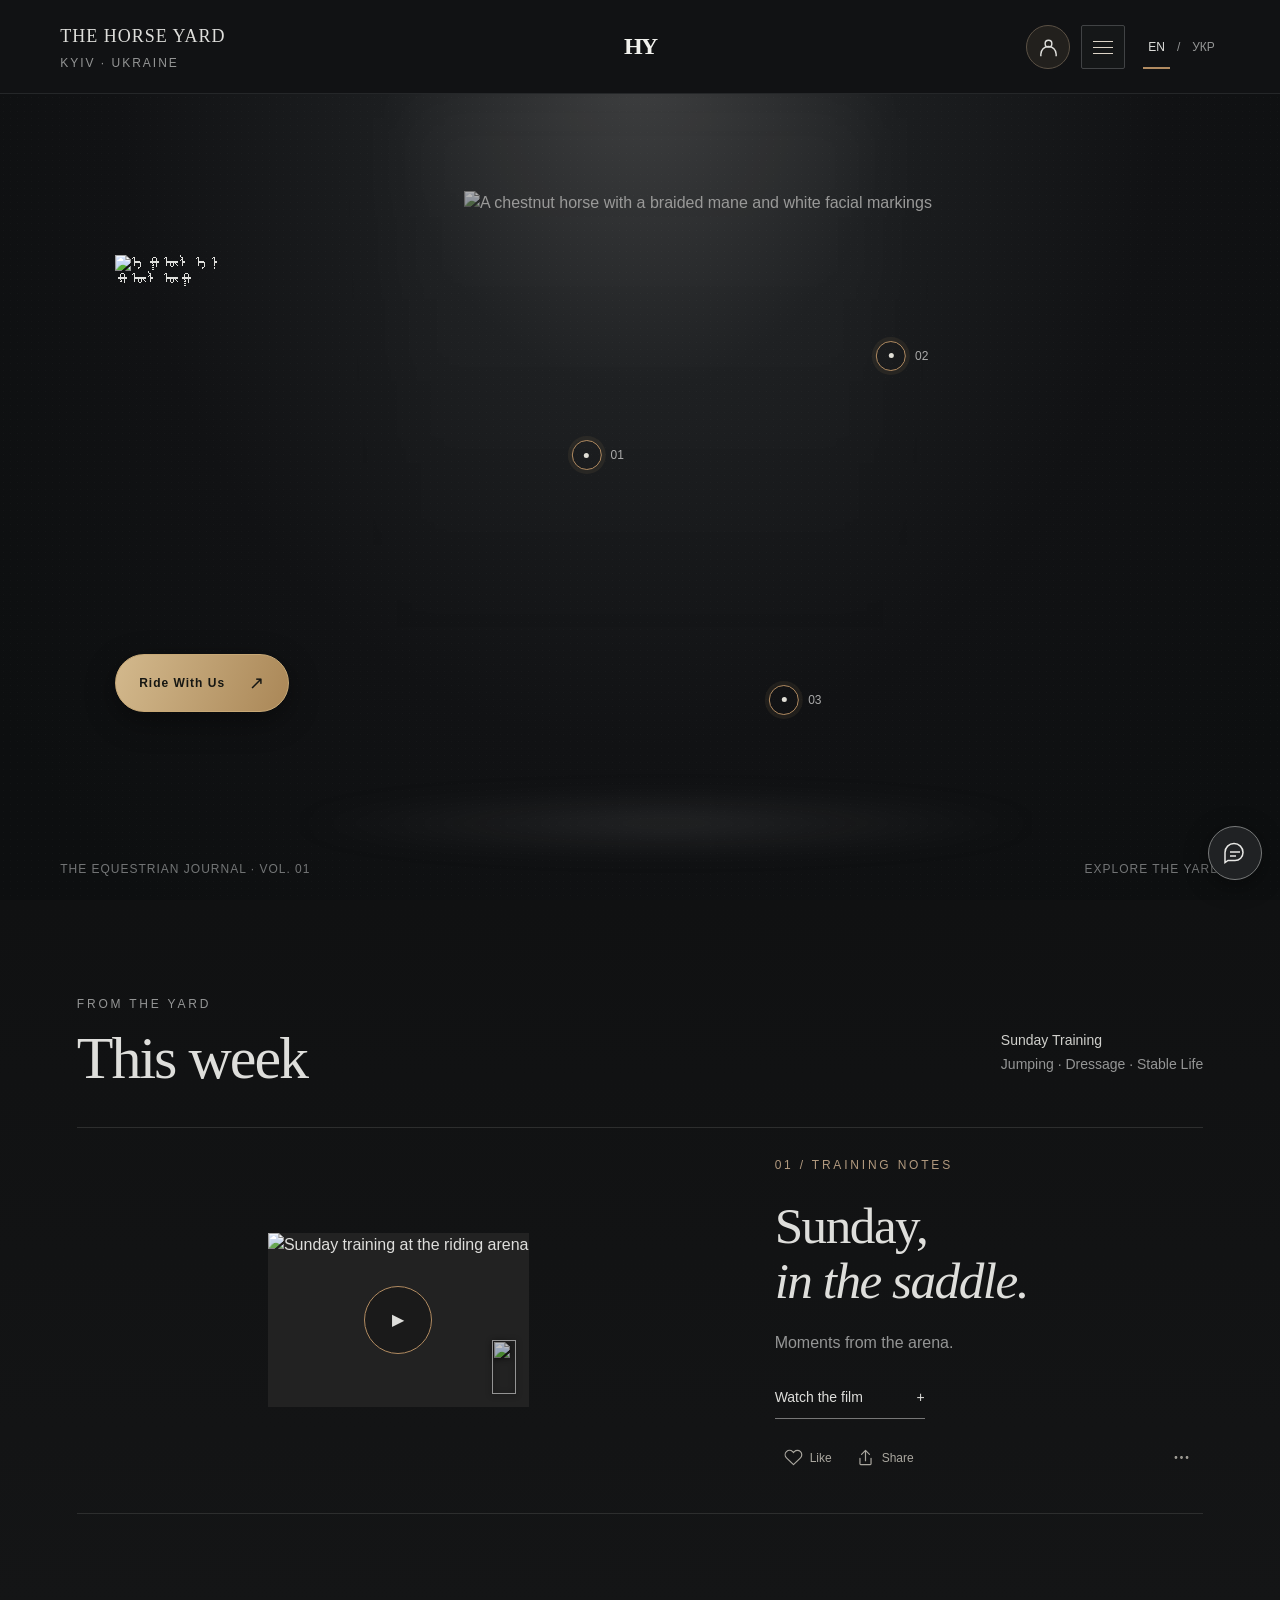
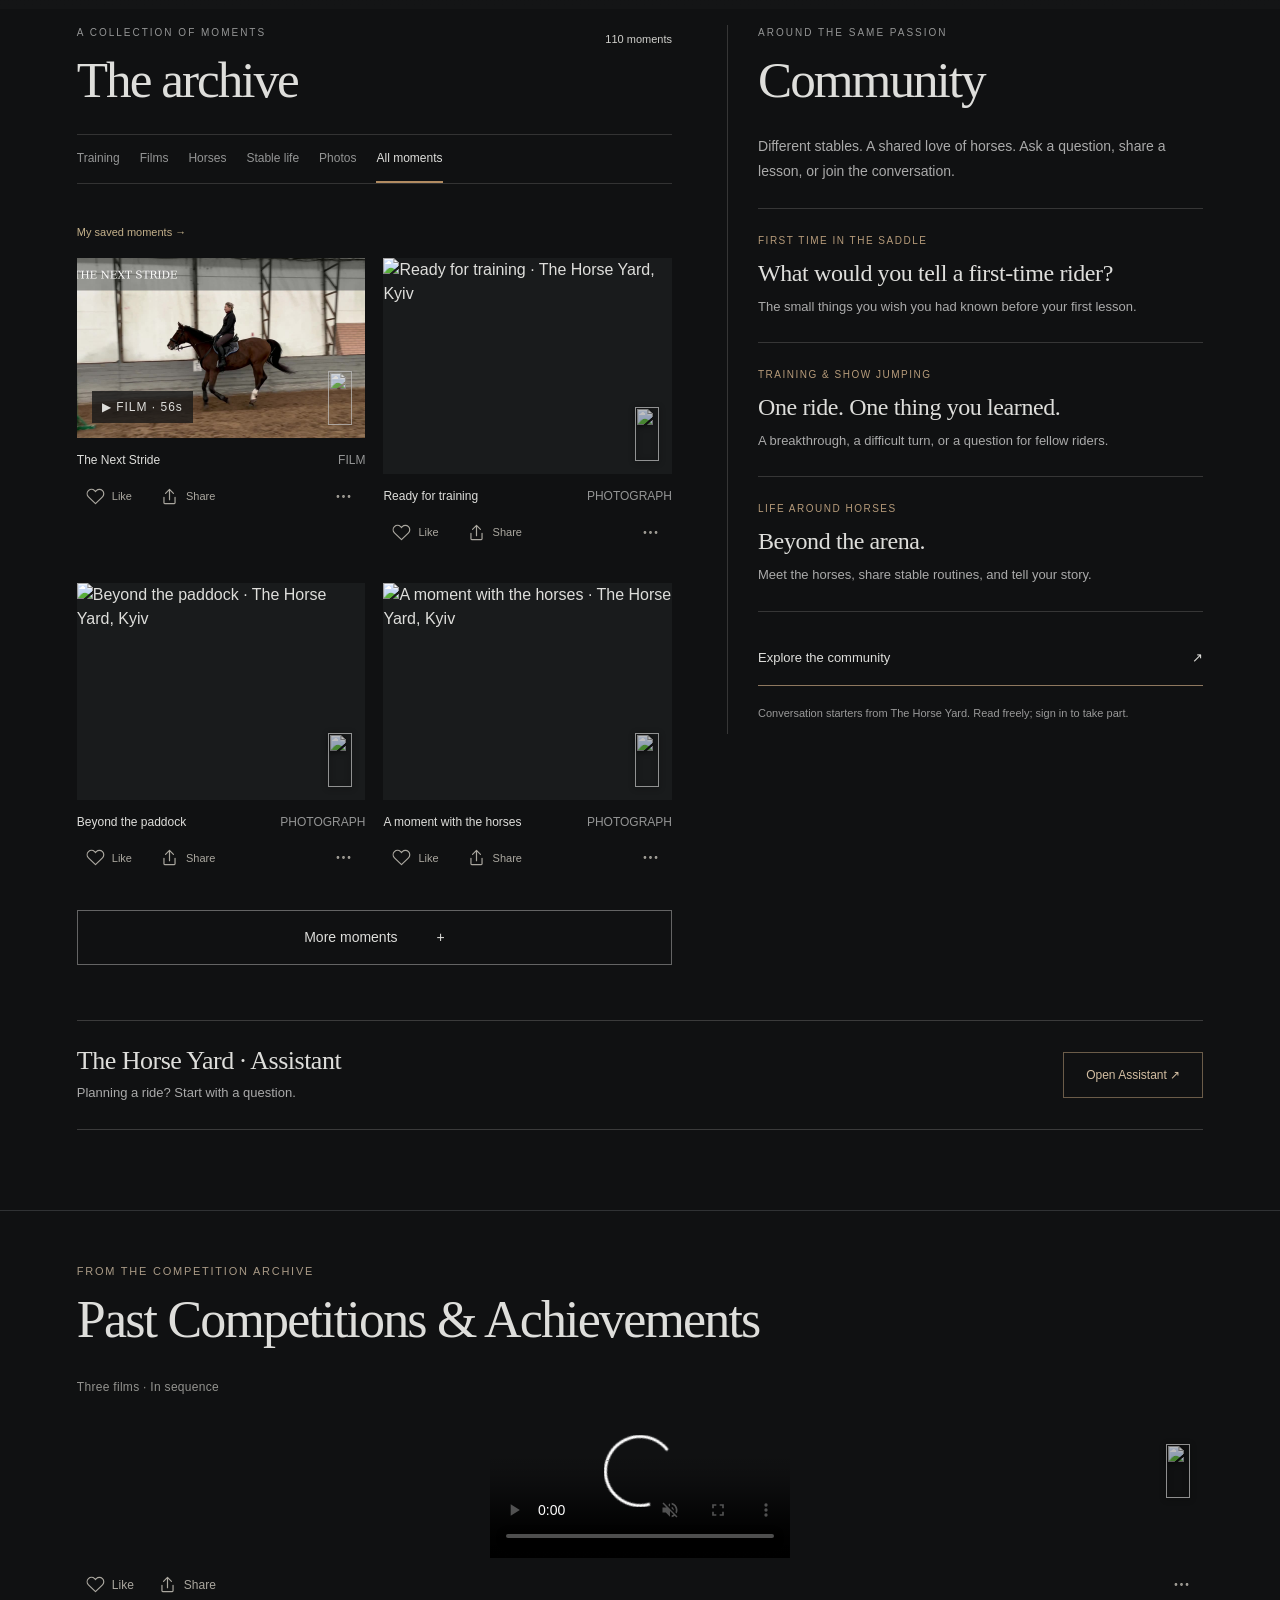
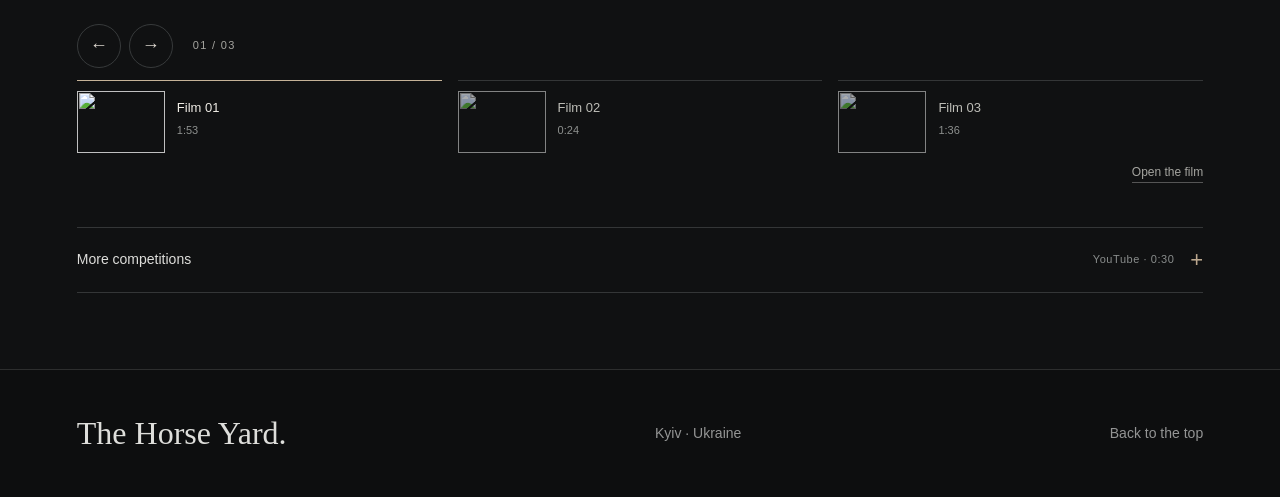
==== commit b05f2500: "Publish The Next Stride film with bilingual archive entry" ====
--- a/index.html
+++ b/index.html
@@ -9,4 +9,5 @@
 <section id="community" class="community-preview" aria-labelledby="community-title"><div class="section-heading"><div><p class="eyebrow">AROUND THE SAME PASSION</p><h2 id="community-title">Community</h2></div></div><p class="intro-copy">Different stables. A shared love of horses. Ask a question, share a lesson, or join the conversation.</p><div class="community-topics"><a class="community-topic" href="community.html?topic=first-ride"><small>FIRST TIME IN THE SADDLE</small><h3>What would you tell a first-time rider?</h3><p>The small things you wish you had known before your first lesson.</p></a><a class="community-topic" href="community.html?topic=training-notes"><small>TRAINING &amp; SHOW JUMPING</small><h3>One ride. One thing you learned.</h3><p>A breakthrough, a difficult turn, or a question for fellow riders.</p></a><a class="community-topic" href="community.html?topic=yard-life"><small>LIFE AROUND HORSES</small><h3>Beyond the arena.</h3><p>Meet the horses, share stable routines, and tell your story.</p></a></div><a class="community-entry" href="community.html"><span>Explore the community</span><span aria-hidden="true">↗</span></a><p class="community-editorial">Conversation starters from The Horse Yard. Read freely; sign in to take part.</p></section><section class="assistant-entry" aria-labelledby="assistant-entry-title"><div><h2 id="assistant-entry-title">The Horse Yard · Assistant</h2><p>Planning a ride? Start with a question.</p></div><a href="assistant.html">Open Assistant ↗</a></section></div>
 <section id="competitions" class="competitions"><div class="section-heading"><div><p class="eyebrow">FROM THE COMPETITION ARCHIVE</p><h2>Past Competitions &amp; Achievements</h2></div></div><div id="closing-film" class="competition-playlist" data-media-base="https://the-horse-yard.jayahu19940507.chatgpt.site/assets/films/"><p class="playlist-note" id="playlist-note">Three films · Plays in sequence</p><video id="closing-ride" controls playsinline muted preload="none" poster="https://the-horse-yard.jayahu19940507.chatgpt.site/assets/films/closing-ride.jpg" aria-label="Competition film playlist"><source src="https://the-horse-yard.jayahu19940507.chatgpt.site/assets/films/closing-ride.mp4" type="video/mp4"></video><div class="playlist-controls"><button id="playlist-prev" type="button" aria-label="Previous film">←</button><button id="closing-play" type="button" hidden>Play</button><button id="playlist-next" type="button" aria-label="Next film">→</button><span id="playlist-count">01 / 03</span><button id="playlist-sound" type="button" hidden>Enable sound</button></div><p id="closing-status" role="status" aria-live="polite"></p><div class="playlist-tracks"><button type="button" data-track="0" aria-pressed="true"><img src="https://the-horse-yard.jayahu19940507.chatgpt.site/assets/films/closing-ride.jpg" alt="" loading="lazy"><span>Film 01</span><small>1:53</small></button><button type="button" data-track="1" aria-pressed="false"><img src="https://the-horse-yard.jayahu19940507.chatgpt.site/assets/films/competition-portrait.jpg" alt="" loading="lazy"><span>Film 02</span><small>0:24</small></button><button type="button" data-track="2" aria-pressed="false"><img src="https://the-horse-yard.jayahu19940507.chatgpt.site/assets/films/competition-silent.jpg" alt="" loading="lazy"><span>Film 03 · Silent</span><small>1:36</small></button></div><a id="playlist-open" href="https://the-horse-yard.jayahu19940507.chatgpt.site/assets/films/closing-ride.mp4" target="_blank" rel="noopener">Open the film</a></div><details class="competition-archive" id="competition-archive"><summary><span>More competitions</span><span class="archive-summary-meta">YouTube · 0:30</span></summary><div class="competition-archive-content"><div class="competition-player-wrap"><div id="competition-player" aria-label="Past horse yard competition · first 30 seconds"><span class="competition-loading">Loading film…</span></div></div><div class="competition-caption"><span>Competition archive · 30-second excerpt</span><a href="https://www.youtube.com/watch?v=6nXQnlqFi2c" target="_blank" rel="noopener noreferrer">Watch on YouTube</a></div><p id="competition-status" class="competition-status" role="status" hidden></p></div></details></section></main><footer class="footer"><div class="footer-title">The Horse Yard.</div><span>Kyiv · Ukraine</span><a href="#">Back to the top</a></footer>
 <dialog id="viewer" aria-label="Media viewer"><div class="viewer-top"><span id="viewer-meta"></span><button id="close-viewer" aria-label="Close viewer">✕</button></div><div id="viewer-content"></div><div class="viewer-bottom"><button id="previous" aria-label="Previous item">Previous</button><span id="viewer-caption"></span><button id="next" aria-label="Next item">Next</button></div></dialog>
-<script src="media.js?v=20261015rock128"></script><script src="i18n.js?v=20261019"></script><script src="app.js?v=20261019"></script><script src="competition.js?v=20261011b"></script><script src="hotspots.js"></script><script src="menu.js"></script><script src="help.js?v=20261017b"></script><script src="closing-film.js?v=20261011b"></script><script src="social.js?v=20261018share"></script></body></html>
+<script src="media.js?v=20261021stride"></script><script src="i18n.js?v=20261021stride"></script><script src="app.js?v=20261021stride"></script><script src="competition.js?v=20261011b"></script><script src="hotspots.js"></script><script src="menu.js"></script><script src="help.js?v=20261017b"></script><script src="closing-film.js?v=20261011b"></script><script src="social.js?v=20261018share"></script></body></html>
+
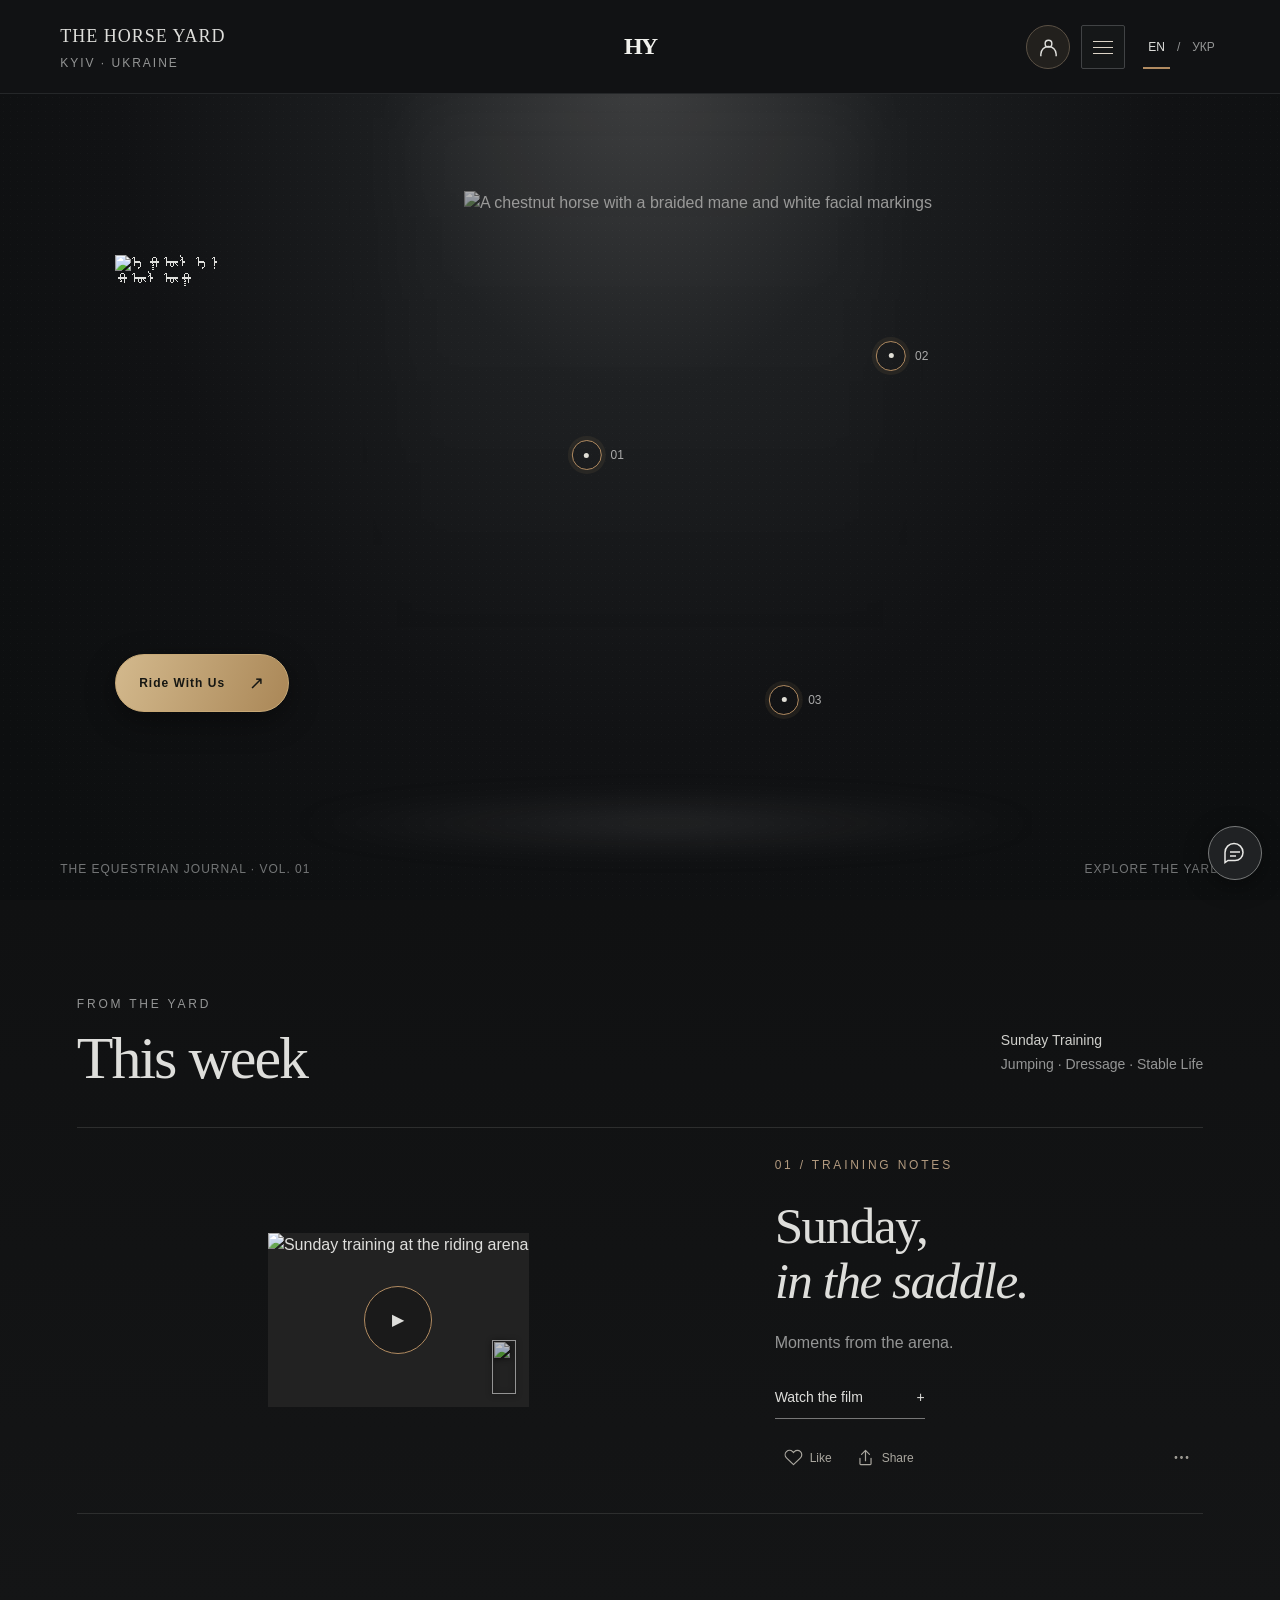
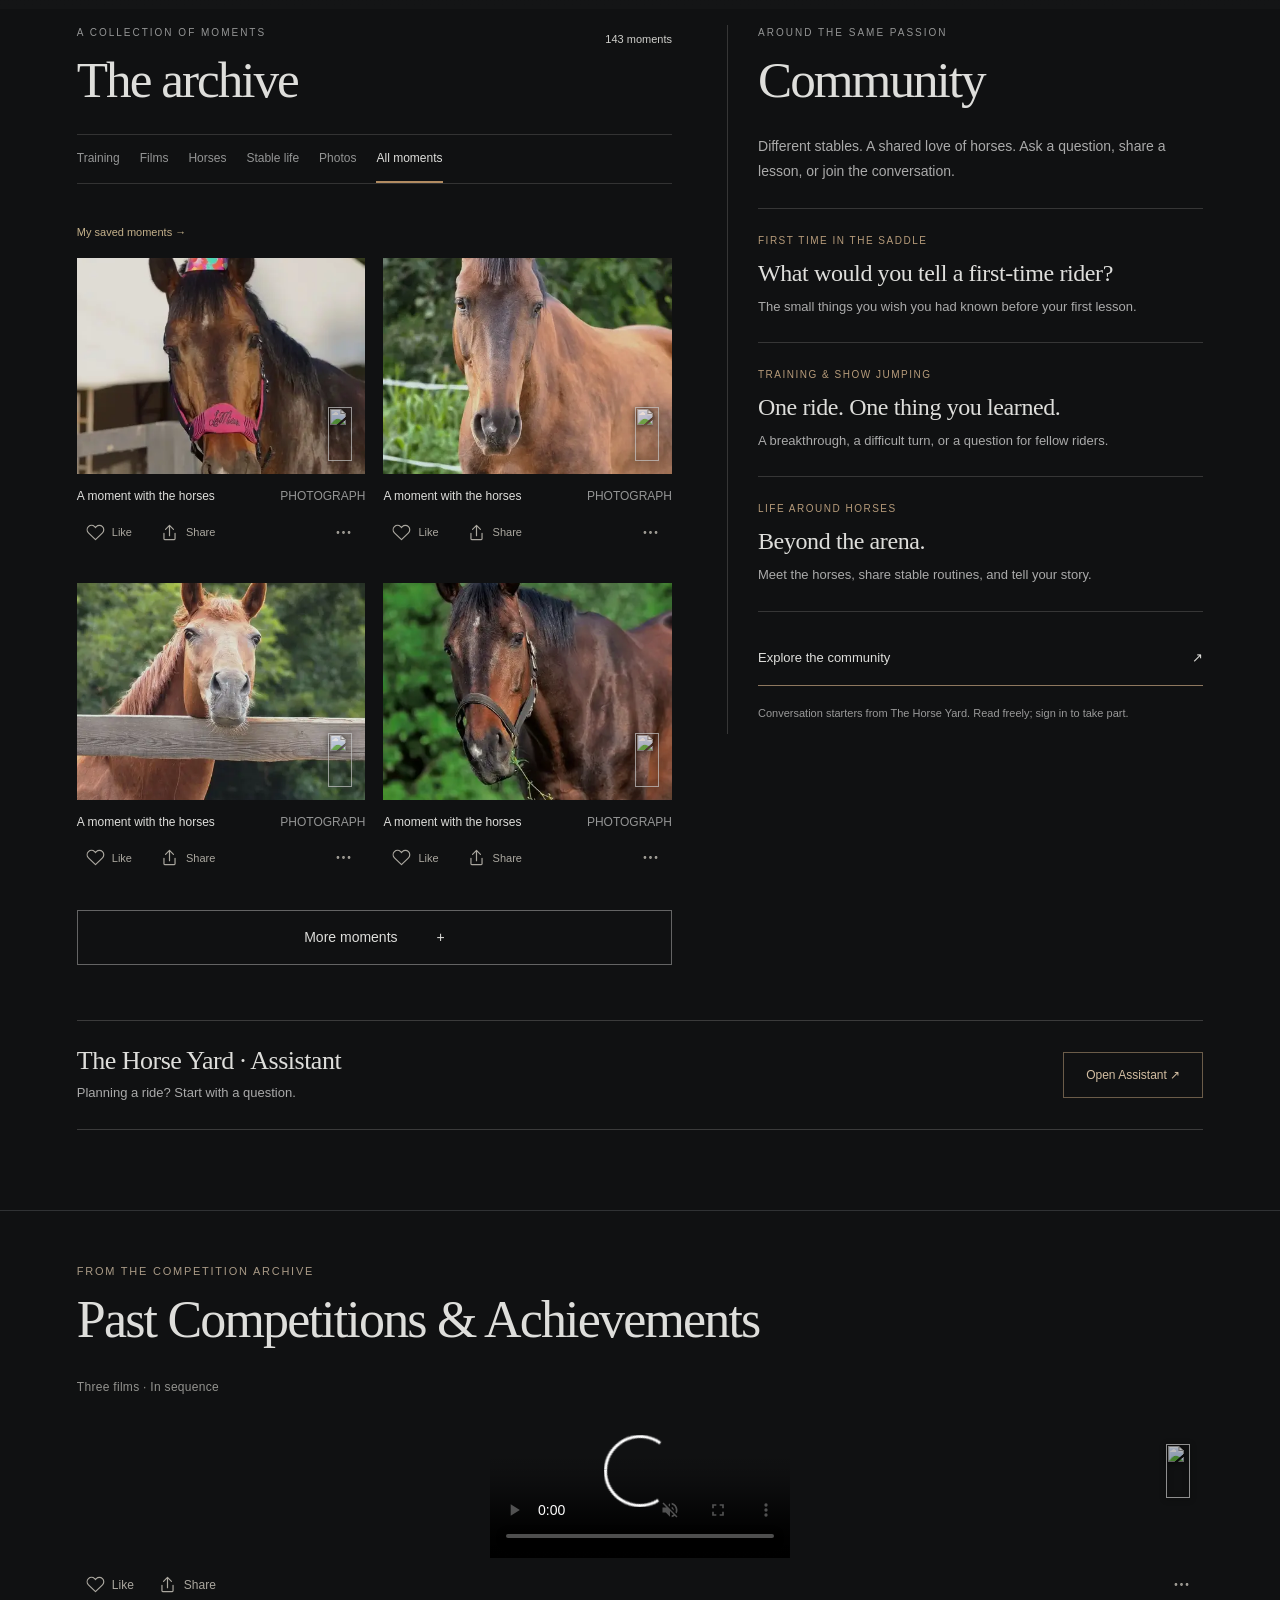
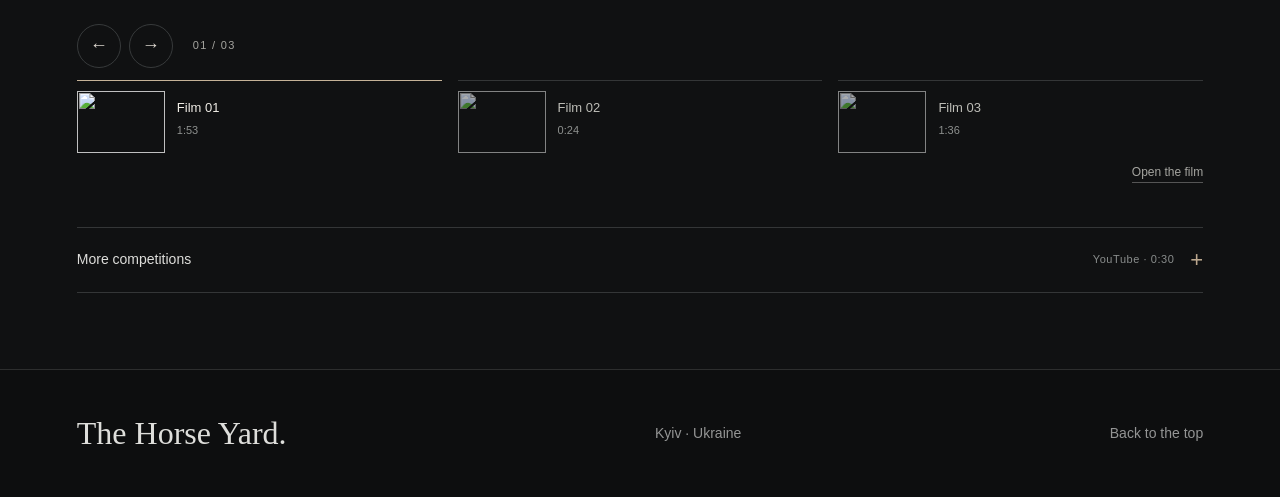
==== commit b3c33231: "Publish The Anatomy of a Jump in Archive Films" ====
--- a/index.html
+++ b/index.html
@@ -9,5 +9,5 @@
 <section id="community" class="community-preview" aria-labelledby="community-title"><div class="section-heading"><div><p class="eyebrow">AROUND THE SAME PASSION</p><h2 id="community-title">Community</h2></div></div><p class="intro-copy">Different stables. A shared love of horses. Ask a question, share a lesson, or join the conversation.</p><div class="community-topics"><a class="community-topic" href="community.html?topic=first-ride"><small>FIRST TIME IN THE SADDLE</small><h3>What would you tell a first-time rider?</h3><p>The small things you wish you had known before your first lesson.</p></a><a class="community-topic" href="community.html?topic=training-notes"><small>TRAINING &amp; SHOW JUMPING</small><h3>One ride. One thing you learned.</h3><p>A breakthrough, a difficult turn, or a question for fellow riders.</p></a><a class="community-topic" href="community.html?topic=yard-life"><small>LIFE AROUND HORSES</small><h3>Beyond the arena.</h3><p>Meet the horses, share stable routines, and tell your story.</p></a></div><a class="community-entry" href="community.html"><span>Explore the community</span><span aria-hidden="true">↗</span></a><p class="community-editorial">Conversation starters from The Horse Yard. Read freely; sign in to take part.</p></section><section class="assistant-entry" aria-labelledby="assistant-entry-title"><div><h2 id="assistant-entry-title">The Horse Yard · Assistant</h2><p>Planning a ride? Start with a question.</p></div><a href="assistant.html">Open Assistant ↗</a></section></div>
 <section id="competitions" class="competitions"><div class="section-heading"><div><p class="eyebrow">FROM THE COMPETITION ARCHIVE</p><h2>Past Competitions &amp; Achievements</h2></div></div><div id="closing-film" class="competition-playlist" data-media-base="https://the-horse-yard.jayahu19940507.chatgpt.site/assets/films/"><p class="playlist-note" id="playlist-note">Three films · Plays in sequence</p><video id="closing-ride" controls playsinline muted preload="none" poster="https://the-horse-yard.jayahu19940507.chatgpt.site/assets/films/closing-ride.jpg" aria-label="Competition film playlist"><source src="https://the-horse-yard.jayahu19940507.chatgpt.site/assets/films/closing-ride.mp4" type="video/mp4"></video><div class="playlist-controls"><button id="playlist-prev" type="button" aria-label="Previous film">←</button><button id="closing-play" type="button" hidden>Play</button><button id="playlist-next" type="button" aria-label="Next film">→</button><span id="playlist-count">01 / 03</span><button id="playlist-sound" type="button" hidden>Enable sound</button></div><p id="closing-status" role="status" aria-live="polite"></p><div class="playlist-tracks"><button type="button" data-track="0" aria-pressed="true"><img src="https://the-horse-yard.jayahu19940507.chatgpt.site/assets/films/closing-ride.jpg" alt="" loading="lazy"><span>Film 01</span><small>1:53</small></button><button type="button" data-track="1" aria-pressed="false"><img src="https://the-horse-yard.jayahu19940507.chatgpt.site/assets/films/competition-portrait.jpg" alt="" loading="lazy"><span>Film 02</span><small>0:24</small></button><button type="button" data-track="2" aria-pressed="false"><img src="https://the-horse-yard.jayahu19940507.chatgpt.site/assets/films/competition-silent.jpg" alt="" loading="lazy"><span>Film 03 · Silent</span><small>1:36</small></button></div><a id="playlist-open" href="https://the-horse-yard.jayahu19940507.chatgpt.site/assets/films/closing-ride.mp4" target="_blank" rel="noopener">Open the film</a></div><details class="competition-archive" id="competition-archive"><summary><span>More competitions</span><span class="archive-summary-meta">YouTube · 0:30</span></summary><div class="competition-archive-content"><div class="competition-player-wrap"><div id="competition-player" aria-label="Past horse yard competition · first 30 seconds"><span class="competition-loading">Loading film…</span></div></div><div class="competition-caption"><span>Competition archive · 30-second excerpt</span><a href="https://www.youtube.com/watch?v=6nXQnlqFi2c" target="_blank" rel="noopener noreferrer">Watch on YouTube</a></div><p id="competition-status" class="competition-status" role="status" hidden></p></div></details></section></main><footer class="footer"><div class="footer-title">The Horse Yard.</div><span>Kyiv · Ukraine</span><a href="#">Back to the top</a></footer>
 <dialog id="viewer" aria-label="Media viewer"><div class="viewer-top"><span id="viewer-meta"></span><button id="close-viewer" aria-label="Close viewer">✕</button></div><div id="viewer-content"></div><div class="viewer-bottom"><button id="previous" aria-label="Previous item">Previous</button><span id="viewer-caption"></span><button id="next" aria-label="Next item">Next</button></div></dialog>
-<script src="media.js?v=20261021stride"></script><script src="i18n.js?v=20261021stride"></script><script src="app.js?v=20261021stride"></script><script src="competition.js?v=20261011b"></script><script src="hotspots.js"></script><script src="menu.js"></script><script src="help.js?v=20261017b"></script><script src="closing-film.js?v=20261011b"></script><script src="social.js?v=20261018share"></script></body></html>
+<script src="media.js?v=20261104anatomy"></script><script src="i18n.js?v=20261104anatomy"></script><script src="app.js?v=20261104anatomy"></script><script src="competition.js?v=20261011b"></script><script src="hotspots.js"></script><script src="menu.js"></script><script src="help.js?v=20261017b"></script><script src="closing-film.js?v=20261011b"></script><script src="social.js?v=20261018share"></script></body></html>
 
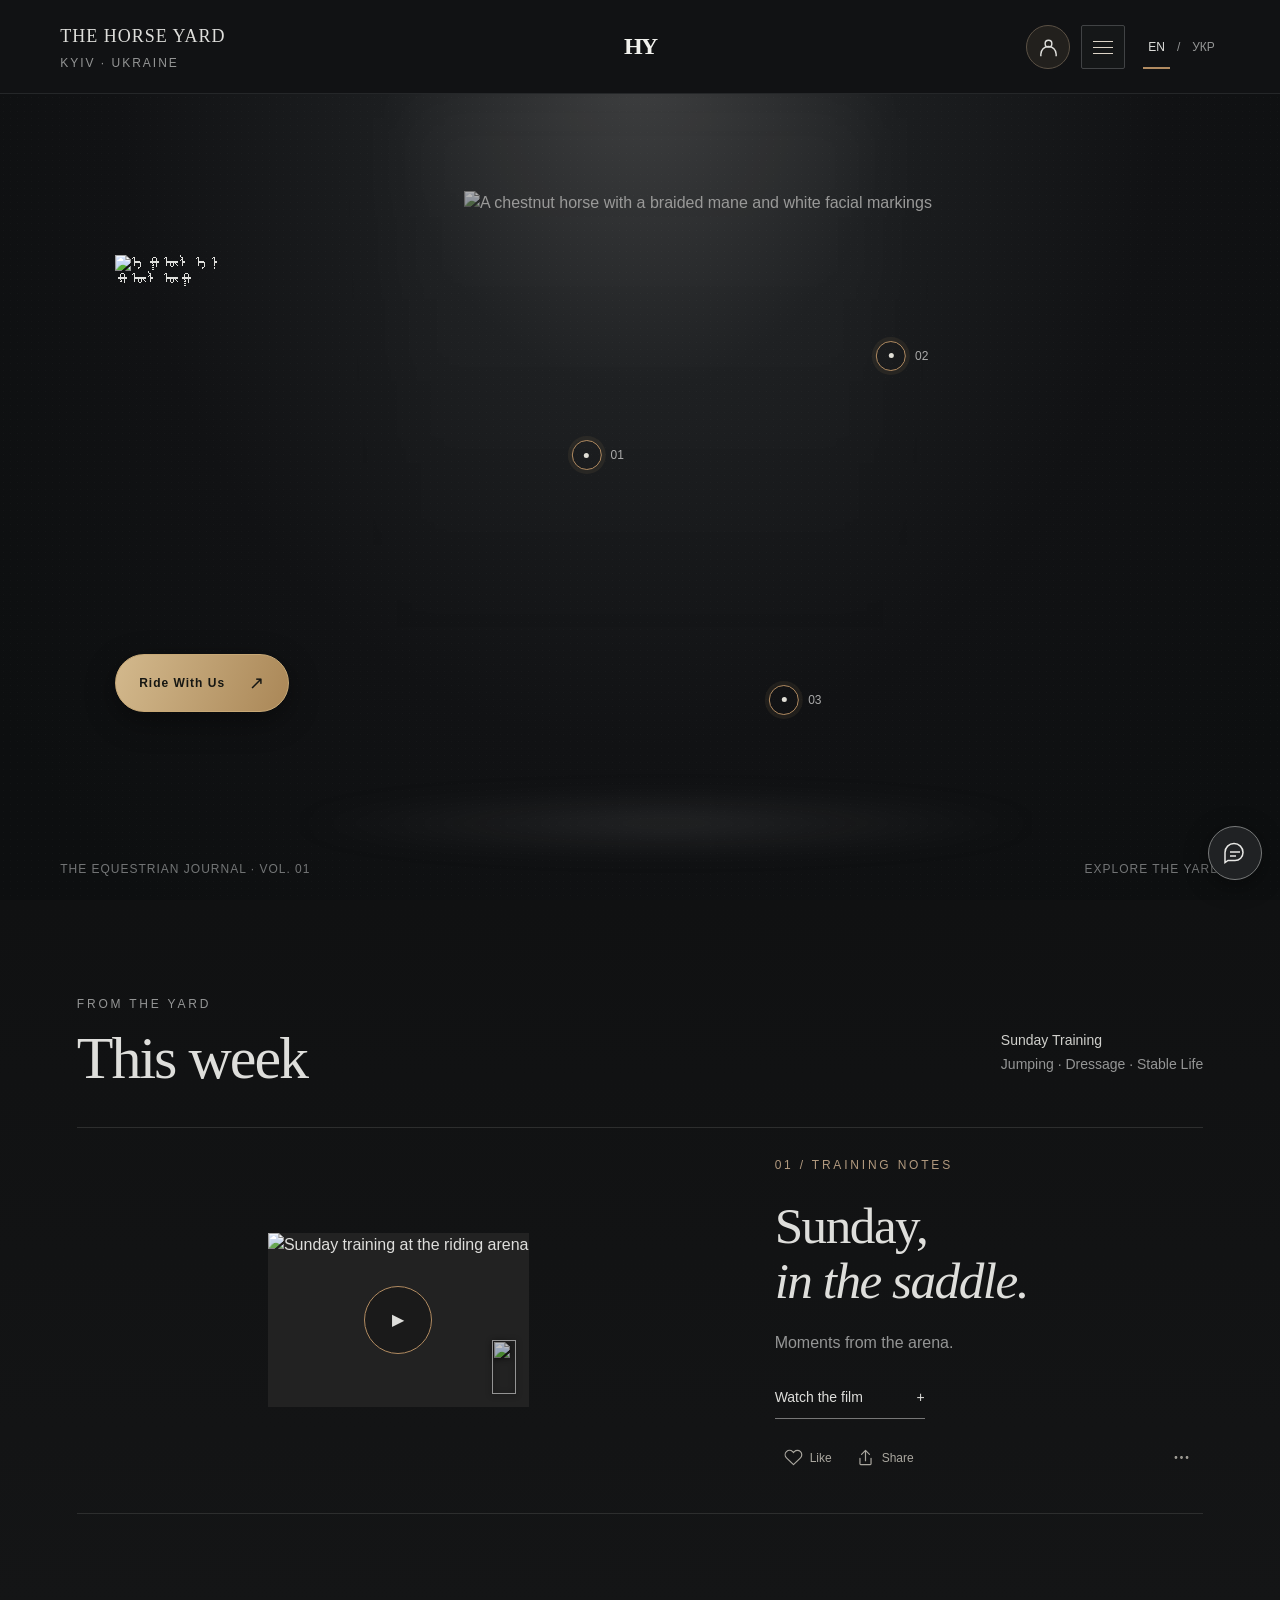
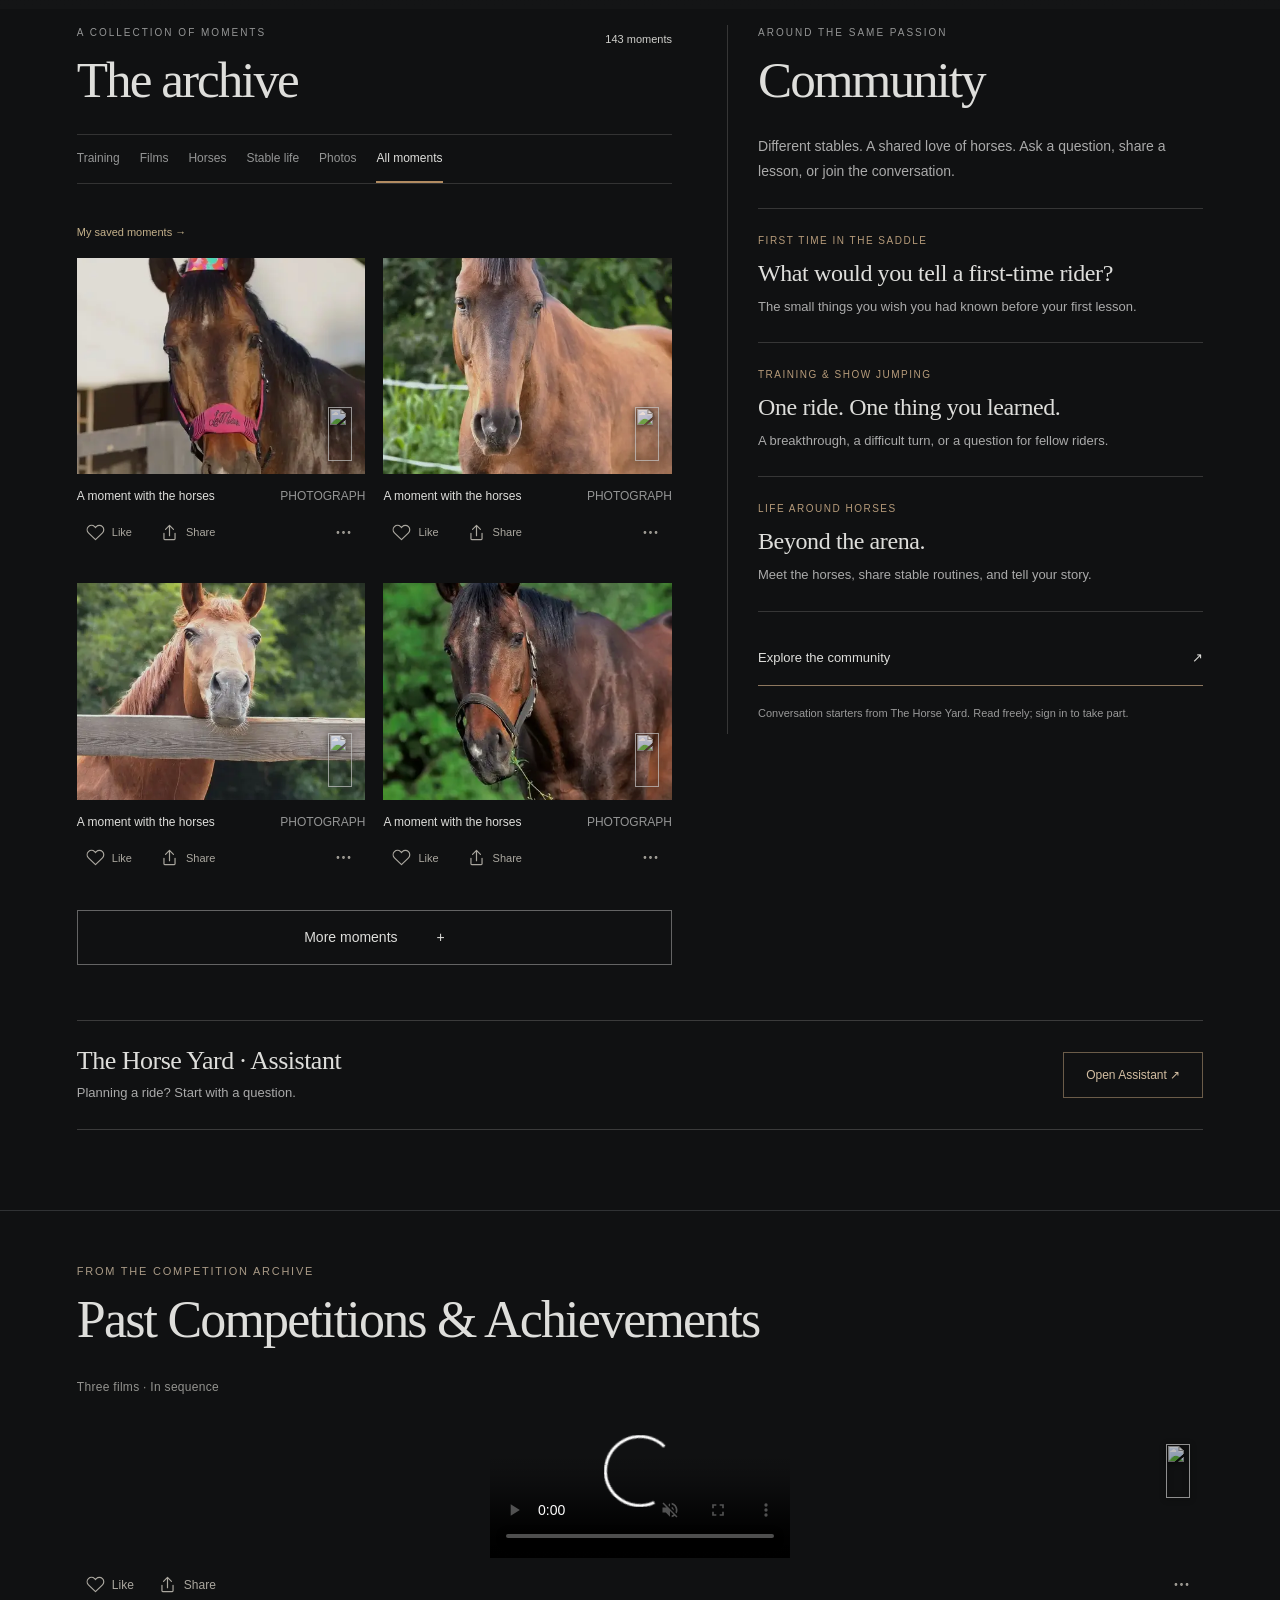
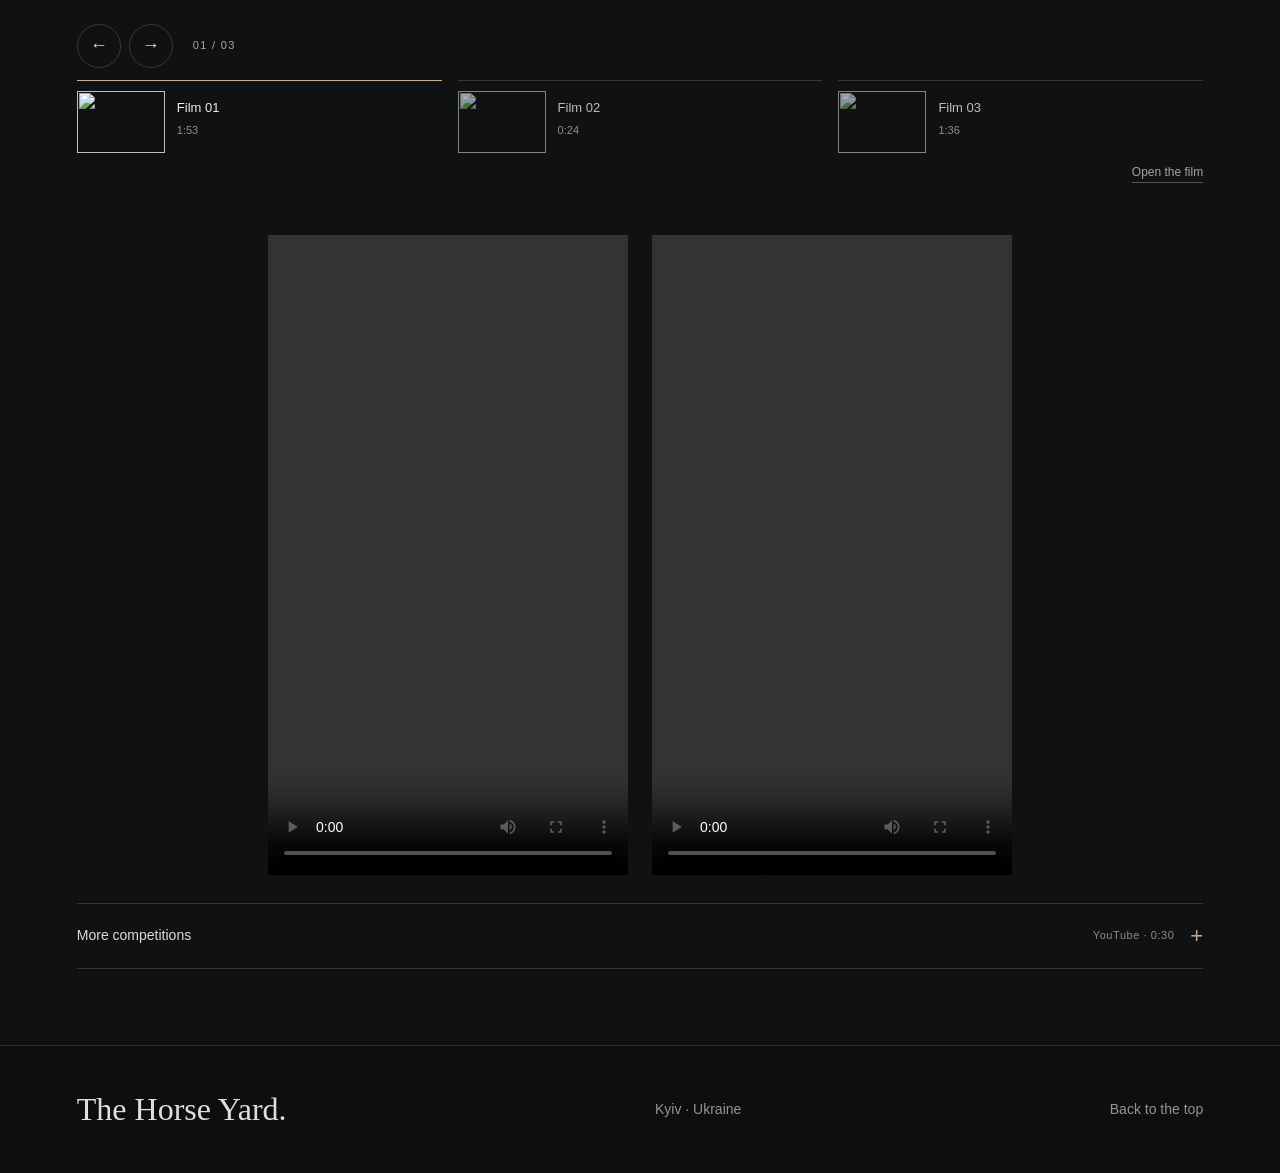
==== commit 4c6c391f: "Add two unchanged competition videos without titles" ====
--- a/index.html
+++ b/index.html
@@ -1,5 +1,5 @@
 <!doctype html>
-<html lang="en"><head><meta charset="utf-8"><meta name="viewport" content="width=device-width,initial-scale=1"><meta name="theme-color" content="#171717"><meta name="description" content="The Horse Yard — horses, Sunday training and stable life in Kyiv, Ukraine."><link rel="canonical" href="https://the-horse-yard.github.io/"><title>The Horse Yard · Kyiv</title><link rel="stylesheet" href="style.css"><link rel="icon" type="image/svg+xml" href="data:image/svg+xml,%3Csvg%20xmlns%3D%22http%3A%2F%2Fwww.w3.org%2F2000%2Fsvg%22%20viewBox%3D%220%200%2032%2032%22%3E%3Crect%20width%3D%2232%22%20height%3D%2232%22%20rx%3D%224%22%20fill%3D%22%23171717%22%2F%3E%3Cpath%20d%3D%22M9%209v9a7%207%200%200%200%2014%200V9M6%209h6M20%209h6%22%20fill%3D%22none%22%20stroke%3D%22%23e8e8e5%22%20stroke-width%3D%223%22%2F%3E%3Cpath%20d%3D%22M9%2014h2m10%200h2M9%2019h2m10%200h2%22%20stroke%3D%22%23e8e8e5%22%20stroke-width%3D%222%22%2F%3E%3C%2Fsvg%3E"><link rel="stylesheet" href="help.css"><link rel="stylesheet" href="closing-film.css?v=20261011b"><link rel="stylesheet" href="members.css?v=20261011"><link rel="stylesheet" href="social.css?v=20261017mobile"><link rel="stylesheet" href="layout.css?v=20261019"></head>
+<html lang="en"><head><meta charset="utf-8"><meta name="viewport" content="width=device-width,initial-scale=1"><meta name="theme-color" content="#171717"><meta name="description" content="The Horse Yard — horses, Sunday training and stable life in Kyiv, Ukraine."><link rel="canonical" href="https://the-horse-yard.github.io/"><title>The Horse Yard · Kyiv</title><link rel="stylesheet" href="style.css?v=20261105film"><link rel="icon" type="image/svg+xml" href="data:image/svg+xml,%3Csvg%20xmlns%3D%22http%3A%2F%2Fwww.w3.org%2F2000%2Fsvg%22%20viewBox%3D%220%200%2032%2032%22%3E%3Crect%20width%3D%2232%22%20height%3D%2232%22%20rx%3D%224%22%20fill%3D%22%23171717%22%2F%3E%3Cpath%20d%3D%22M9%209v9a7%207%200%200%200%2014%200V9M6%209h6M20%209h6%22%20fill%3D%22none%22%20stroke%3D%22%23e8e8e5%22%20stroke-width%3D%223%22%2F%3E%3Cpath%20d%3D%22M9%2014h2m10%200h2M9%2019h2m10%200h2%22%20stroke%3D%22%23e8e8e5%22%20stroke-width%3D%222%22%2F%3E%3C%2Fsvg%3E"><link rel="stylesheet" href="help.css"><link rel="stylesheet" href="closing-film.css?v=20261011b"><link rel="stylesheet" href="members.css?v=20261011"><link rel="stylesheet" href="social.css?v=20261017mobile"><link rel="stylesheet" href="layout.css?v=20261019"></head>
 <body>
 <header class="masthead"><a class="brand" href="#">THE HORSE YARD<span>KYIV · UKRAINE</span></a><span class="header-mark" aria-hidden="true">HY</span><a class="account-entry" href="https://the-horse-yard.jayahu19940507.chatgpt.site/my-stable.html" aria-label="My account · Sign in or register" title="My account"><svg viewBox="0 0 24 24" fill="none" stroke="currentColor" stroke-width="1.5" aria-hidden="true"><circle cx="12" cy="8" r="3.5"/><path d="M4 21v-2a8 8 0 0 1 16 0v2"/></svg></a><div class="site-menu" id="site-menu"><button class="menu-toggle" type="button" aria-label="Menu" aria-expanded="false" aria-controls="site-navigation"><span class="menu-bars" aria-hidden="true"><i></i><i></i><i></i></span></button><nav id="site-navigation" aria-label="Main navigation" hidden><a href="assistant.html">Ride With Us</a><a href="https://the-horse-yard.jayahu19940507.chatgpt.site/my-stable.html">My Stable</a><a class="nav-active" href="#gallery" data-nav-filter="horses">Horses</a><a href="#gallery" data-nav-filter="yard">Stable</a><a href="#journal">Training</a><a href="#gallery">Archive</a><a href="#community">Community</a><a href="assistant.html">Assistant</a><a href="https://the-horse-yard.jayahu19940507.chatgpt.site/feedback.html">Feedback</a></nav></div><div class="language-switch" role="group" aria-label="Language / Мова"><button type="button" data-language="en" lang="en" aria-label="English" aria-pressed="true">EN</button><span aria-hidden="true">/</span><button type="button" data-language="uk" lang="uk" aria-label="Українська" aria-pressed="false">УКР</button></div></header>
 <main>
@@ -7,7 +7,7 @@
 <section id="journal" class="journal"><div class="section-heading"><div><p class="eyebrow">FROM THE YARD</p><h2>This week</h2></div><p class="section-note">Sunday Training<br><span>Jumping · Dressage · Stable Life</span></p></div><div class="featured"><button class="featured-image" data-feature="training" aria-label="Open Sunday training film"><img id="training-poster" alt="Sunday training at the riding arena"><span class="play-mark" aria-hidden="true">▶</span></button><div class="featured-copy"><p class="eyebrow">01 / TRAINING NOTES</p><h3>Sunday,<br><em>in the saddle.</em></h3><p>Moments from the arena.</p><button class="text-button" data-feature="training">Watch the film <span>+</span></button></div></div></section>
 <div class="archive-community"><section id="gallery" class="archive"><div class="section-heading"><div><p class="eyebrow">A COLLECTION OF MOMENTS</p><h2>The archive</h2></div><span id="result-count" class="section-note" aria-live="polite"></span></div><div class="filter-bar"><div class="filters" role="group" aria-label="Filter the gallery"><button data-filter="training" aria-pressed="false">Training</button><button data-filter="video" aria-pressed="false">Films</button><button data-filter="horses" aria-pressed="false">Horses</button><button data-filter="yard" aria-pressed="false">Stable life</button><button data-filter="photo" aria-pressed="false">Photos</button><button data-filter="all" aria-pressed="true">All moments</button></div></div><div id="gallery-grid" class="gallery-grid"></div><button id="load-more" class="load-more">More moments <span>+</span></button></section>
 <section id="community" class="community-preview" aria-labelledby="community-title"><div class="section-heading"><div><p class="eyebrow">AROUND THE SAME PASSION</p><h2 id="community-title">Community</h2></div></div><p class="intro-copy">Different stables. A shared love of horses. Ask a question, share a lesson, or join the conversation.</p><div class="community-topics"><a class="community-topic" href="community.html?topic=first-ride"><small>FIRST TIME IN THE SADDLE</small><h3>What would you tell a first-time rider?</h3><p>The small things you wish you had known before your first lesson.</p></a><a class="community-topic" href="community.html?topic=training-notes"><small>TRAINING &amp; SHOW JUMPING</small><h3>One ride. One thing you learned.</h3><p>A breakthrough, a difficult turn, or a question for fellow riders.</p></a><a class="community-topic" href="community.html?topic=yard-life"><small>LIFE AROUND HORSES</small><h3>Beyond the arena.</h3><p>Meet the horses, share stable routines, and tell your story.</p></a></div><a class="community-entry" href="community.html"><span>Explore the community</span><span aria-hidden="true">↗</span></a><p class="community-editorial">Conversation starters from The Horse Yard. Read freely; sign in to take part.</p></section><section class="assistant-entry" aria-labelledby="assistant-entry-title"><div><h2 id="assistant-entry-title">The Horse Yard · Assistant</h2><p>Planning a ride? Start with a question.</p></div><a href="assistant.html">Open Assistant ↗</a></section></div>
-<section id="competitions" class="competitions"><div class="section-heading"><div><p class="eyebrow">FROM THE COMPETITION ARCHIVE</p><h2>Past Competitions &amp; Achievements</h2></div></div><div id="closing-film" class="competition-playlist" data-media-base="https://the-horse-yard.jayahu19940507.chatgpt.site/assets/films/"><p class="playlist-note" id="playlist-note">Three films · Plays in sequence</p><video id="closing-ride" controls playsinline muted preload="none" poster="https://the-horse-yard.jayahu19940507.chatgpt.site/assets/films/closing-ride.jpg" aria-label="Competition film playlist"><source src="https://the-horse-yard.jayahu19940507.chatgpt.site/assets/films/closing-ride.mp4" type="video/mp4"></video><div class="playlist-controls"><button id="playlist-prev" type="button" aria-label="Previous film">←</button><button id="closing-play" type="button" hidden>Play</button><button id="playlist-next" type="button" aria-label="Next film">→</button><span id="playlist-count">01 / 03</span><button id="playlist-sound" type="button" hidden>Enable sound</button></div><p id="closing-status" role="status" aria-live="polite"></p><div class="playlist-tracks"><button type="button" data-track="0" aria-pressed="true"><img src="https://the-horse-yard.jayahu19940507.chatgpt.site/assets/films/closing-ride.jpg" alt="" loading="lazy"><span>Film 01</span><small>1:53</small></button><button type="button" data-track="1" aria-pressed="false"><img src="https://the-horse-yard.jayahu19940507.chatgpt.site/assets/films/competition-portrait.jpg" alt="" loading="lazy"><span>Film 02</span><small>0:24</small></button><button type="button" data-track="2" aria-pressed="false"><img src="https://the-horse-yard.jayahu19940507.chatgpt.site/assets/films/competition-silent.jpg" alt="" loading="lazy"><span>Film 03 · Silent</span><small>1:36</small></button></div><a id="playlist-open" href="https://the-horse-yard.jayahu19940507.chatgpt.site/assets/films/closing-ride.mp4" target="_blank" rel="noopener">Open the film</a></div><details class="competition-archive" id="competition-archive"><summary><span>More competitions</span><span class="archive-summary-meta">YouTube · 0:30</span></summary><div class="competition-archive-content"><div class="competition-player-wrap"><div id="competition-player" aria-label="Past horse yard competition · first 30 seconds"><span class="competition-loading">Loading film…</span></div></div><div class="competition-caption"><span>Competition archive · 30-second excerpt</span><a href="https://www.youtube.com/watch?v=6nXQnlqFi2c" target="_blank" rel="noopener noreferrer">Watch on YouTube</a></div><p id="competition-status" class="competition-status" role="status" hidden></p></div></details></section></main><footer class="footer"><div class="footer-title">The Horse Yard.</div><span>Kyiv · Ukraine</span><a href="#">Back to the top</a></footer>
+<section id="competitions" class="competitions"><div class="section-heading"><div><p class="eyebrow">FROM THE COMPETITION ARCHIVE</p><h2>Past Competitions &amp; Achievements</h2></div></div><div id="closing-film" class="competition-playlist" data-media-base="https://the-horse-yard.jayahu19940507.chatgpt.site/assets/films/"><p class="playlist-note" id="playlist-note">Three films · Plays in sequence</p><video id="closing-ride" controls playsinline muted preload="none" poster="https://the-horse-yard.jayahu19940507.chatgpt.site/assets/films/closing-ride.jpg" aria-label="Competition film playlist"><source src="https://the-horse-yard.jayahu19940507.chatgpt.site/assets/films/closing-ride.mp4" type="video/mp4"></video><div class="playlist-controls"><button id="playlist-prev" type="button" aria-label="Previous film">←</button><button id="closing-play" type="button" hidden>Play</button><button id="playlist-next" type="button" aria-label="Next film">→</button><span id="playlist-count">01 / 03</span><button id="playlist-sound" type="button" hidden>Enable sound</button></div><p id="closing-status" role="status" aria-live="polite"></p><div class="playlist-tracks"><button type="button" data-track="0" aria-pressed="true"><img src="https://the-horse-yard.jayahu19940507.chatgpt.site/assets/films/closing-ride.jpg" alt="" loading="lazy"><span>Film 01</span><small>1:53</small></button><button type="button" data-track="1" aria-pressed="false"><img src="https://the-horse-yard.jayahu19940507.chatgpt.site/assets/films/competition-portrait.jpg" alt="" loading="lazy"><span>Film 02</span><small>0:24</small></button><button type="button" data-track="2" aria-pressed="false"><img src="https://the-horse-yard.jayahu19940507.chatgpt.site/assets/films/competition-silent.jpg" alt="" loading="lazy"><span>Film 03 · Silent</span><small>1:36</small></button></div><a id="playlist-open" href="https://the-horse-yard.jayahu19940507.chatgpt.site/assets/films/closing-ride.mp4" target="_blank" rel="noopener">Open the film</a></div><div class="competition-originals" style="display:flex;flex-wrap:wrap;justify-content:center;gap:24px;margin:28px 0"><video controls playsinline preload="metadata" aria-label="Competition video 1" style="display:block;width:100%;max-width:360px;aspect-ratio:9/16;object-fit:contain;background:#080909" src="https://horse-yard-competition-media.jayahu19940507.chatgpt.site/assets/films/IMG_1102.MP4"></video><video controls playsinline preload="metadata" aria-label="Competition video 2" style="display:block;width:100%;max-width:360px;aspect-ratio:9/16;object-fit:contain;background:#080909" src="https://horse-yard-competition-media.jayahu19940507.chatgpt.site/assets/films/IMG_1103.MP4"></video></div><details class="competition-archive" id="competition-archive"><summary><span>More competitions</span><span class="archive-summary-meta">YouTube · 0:30</span></summary><div class="competition-archive-content"><div class="competition-player-wrap"><div id="competition-player" aria-label="Past horse yard competition · first 30 seconds"><span class="competition-loading">Loading film…</span></div></div><div class="competition-caption"><span>Competition archive · 30-second excerpt</span><a href="https://www.youtube.com/watch?v=6nXQnlqFi2c" target="_blank" rel="noopener noreferrer">Watch on YouTube</a></div><p id="competition-status" class="competition-status" role="status" hidden></p></div></details></section></main><footer class="footer"><div class="footer-title">The Horse Yard.</div><span>Kyiv · Ukraine</span><a href="#">Back to the top</a></footer>
 <dialog id="viewer" aria-label="Media viewer"><div class="viewer-top"><span id="viewer-meta"></span><button id="close-viewer" aria-label="Close viewer">✕</button></div><div id="viewer-content"></div><div class="viewer-bottom"><button id="previous" aria-label="Previous item">Previous</button><span id="viewer-caption"></span><button id="next" aria-label="Next item">Next</button></div></dialog>
-<script src="media.js?v=20261104anatomy"></script><script src="i18n.js?v=20261104anatomy"></script><script src="app.js?v=20261104anatomy"></script><script src="competition.js?v=20261011b"></script><script src="hotspots.js"></script><script src="menu.js"></script><script src="help.js?v=20261017b"></script><script src="closing-film.js?v=20261011b"></script><script src="social.js?v=20261018share"></script></body></html>
+<script src="media.js?v=20261104anatomy"></script><script src="i18n.js?v=20261104anatomy"></script><script src="app.js?v=20261104anatomy"></script><script src="competition.js?v=20261011b"></script><script src="hotspots.js"></script><script src="menu.js"></script><script src="help.js?v=20261017b"></script><script src="closing-film.js?v=20261011b"></script><script src="social.js?v=20261018share"></script><script>document.querySelectorAll(".competition-originals video").forEach(video=>video.addEventListener("play",()=>{document.querySelectorAll("video").forEach(other=>{if(other!==video)other.pause()});document.dispatchEvent(new Event("yard-playlist-start"))}));</script></body></html>
 
--- a/style.css
+++ b/style.css
@@ -72,3 +72,9 @@
 .ride-with-us:hover{transform:translateY(-2px);box-shadow:0 12px 34px #0009}
 .ride-with-us span{font-size:18px;font-weight:400}
 @media(max-width:760px){.ride-with-us{top:103%;left:0;padding:12px 15px;gap:14px;font-size:11px}}
+
+/* Keep film attribution below its player on narrow screens. */
+#viewer-content:has(.film-credit){flex-direction:column;gap:12px;padding:12px;overflow:auto}
+#viewer-content:has(.film-credit) video{width:100%;min-height:0;flex:0 1 auto;max-height:calc(100% - 90px)}
+.film-credit{flex:0 0 auto;max-width:100%;font-size:12px;line-height:1.5;color:#aaa;text-align:center;overflow-wrap:anywhere}
+.film-credit a{text-decoration:underline}
